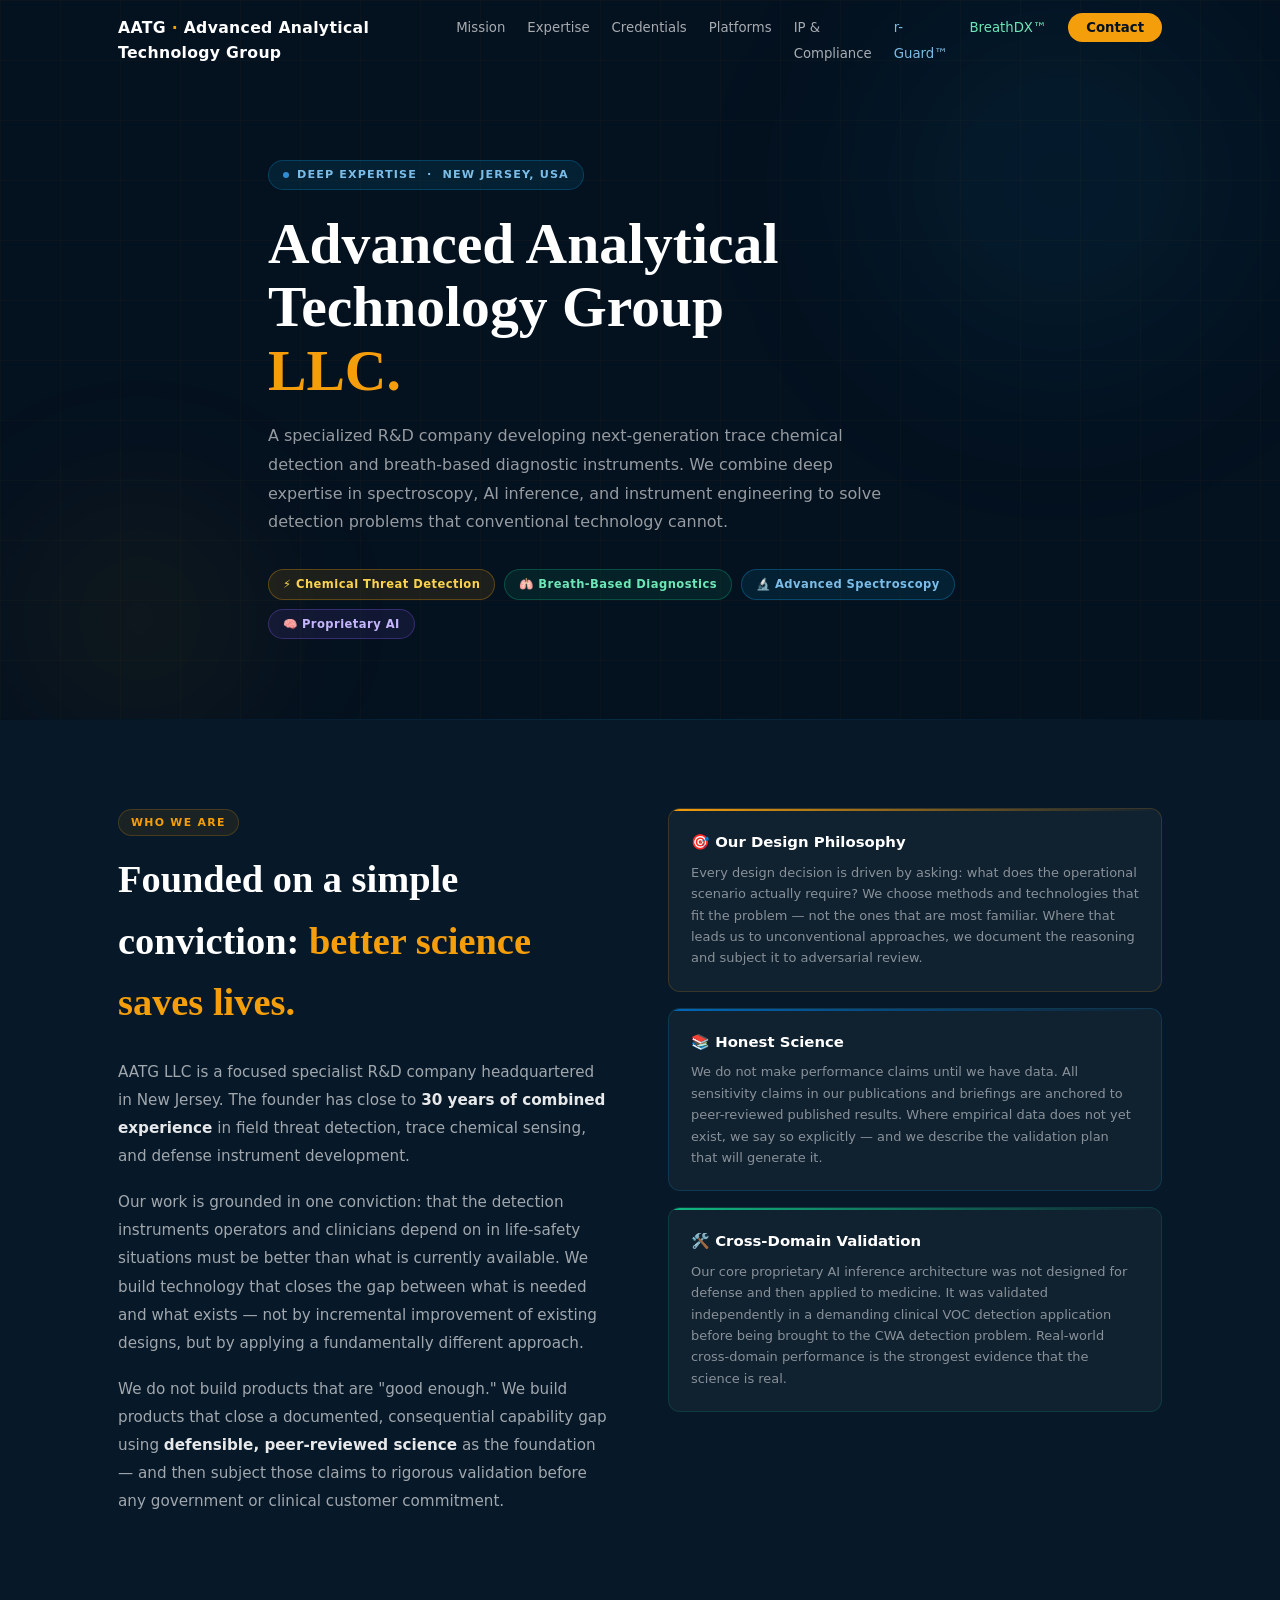
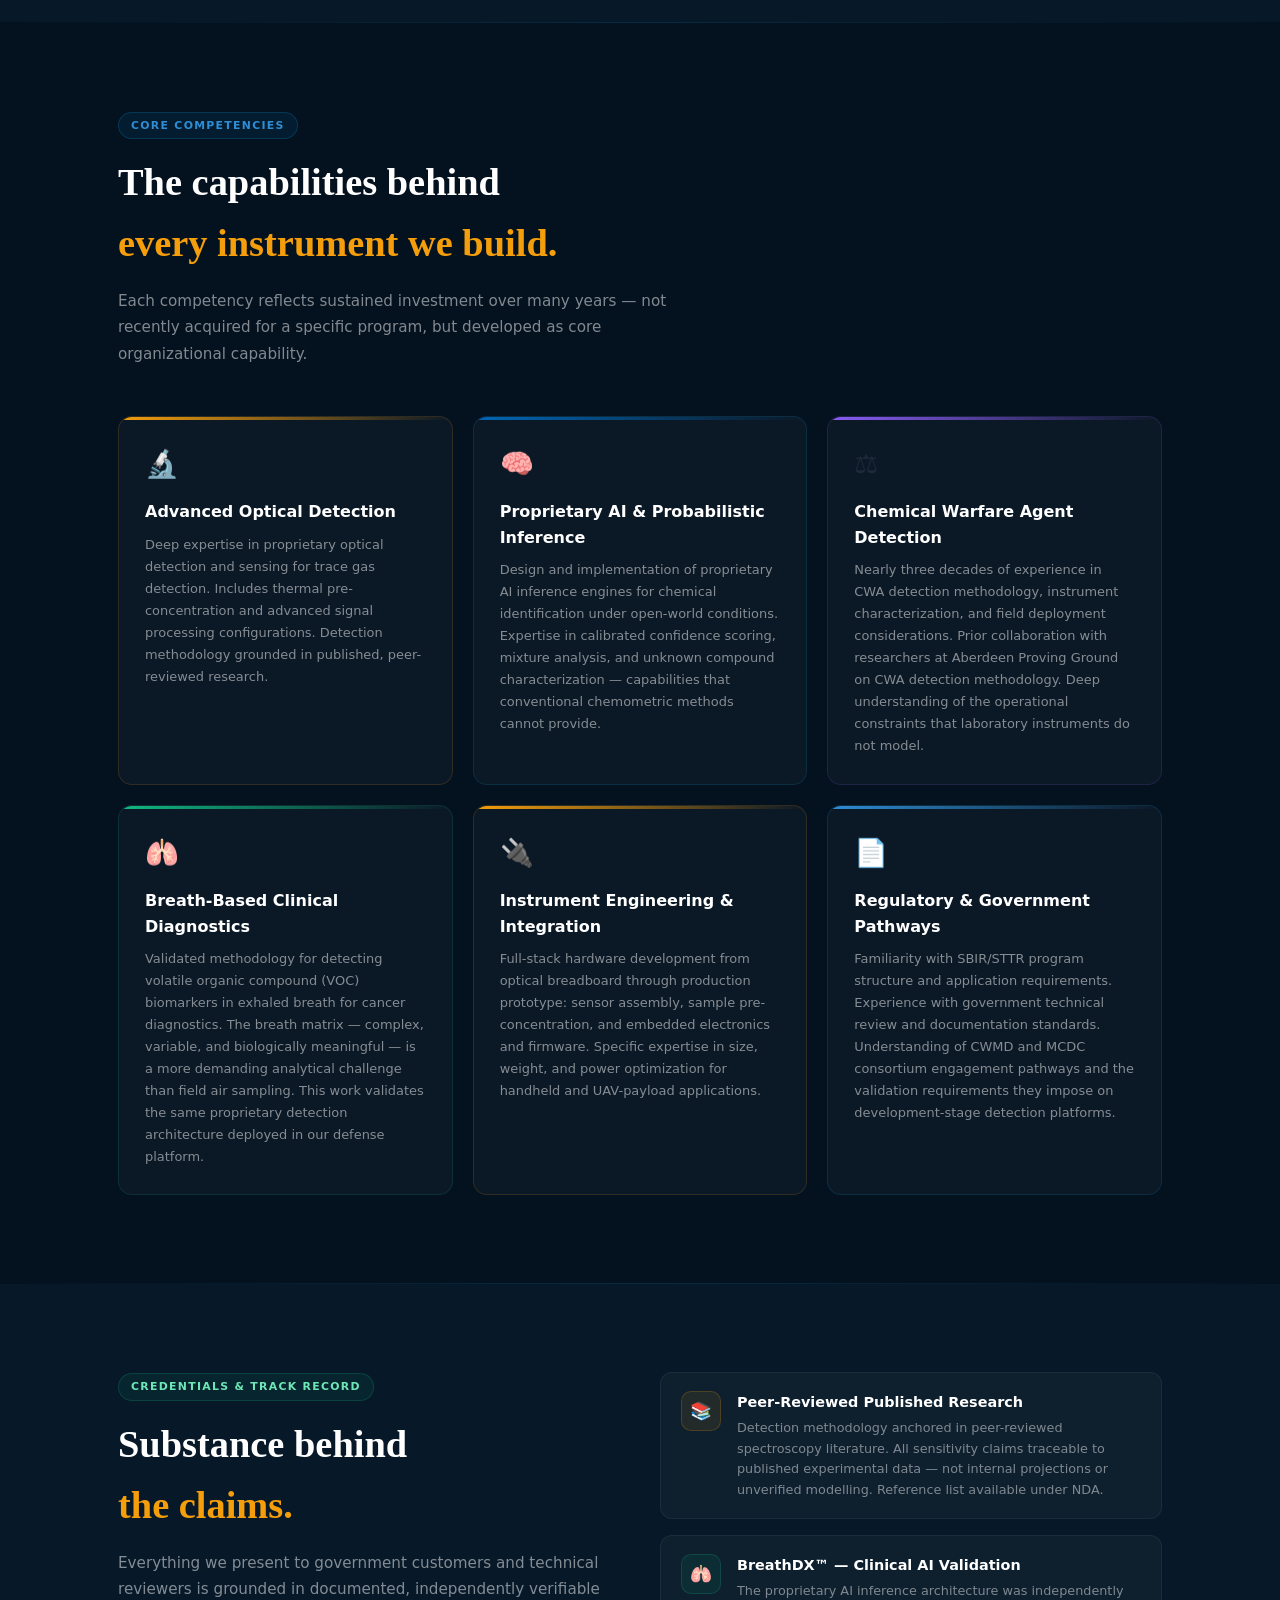
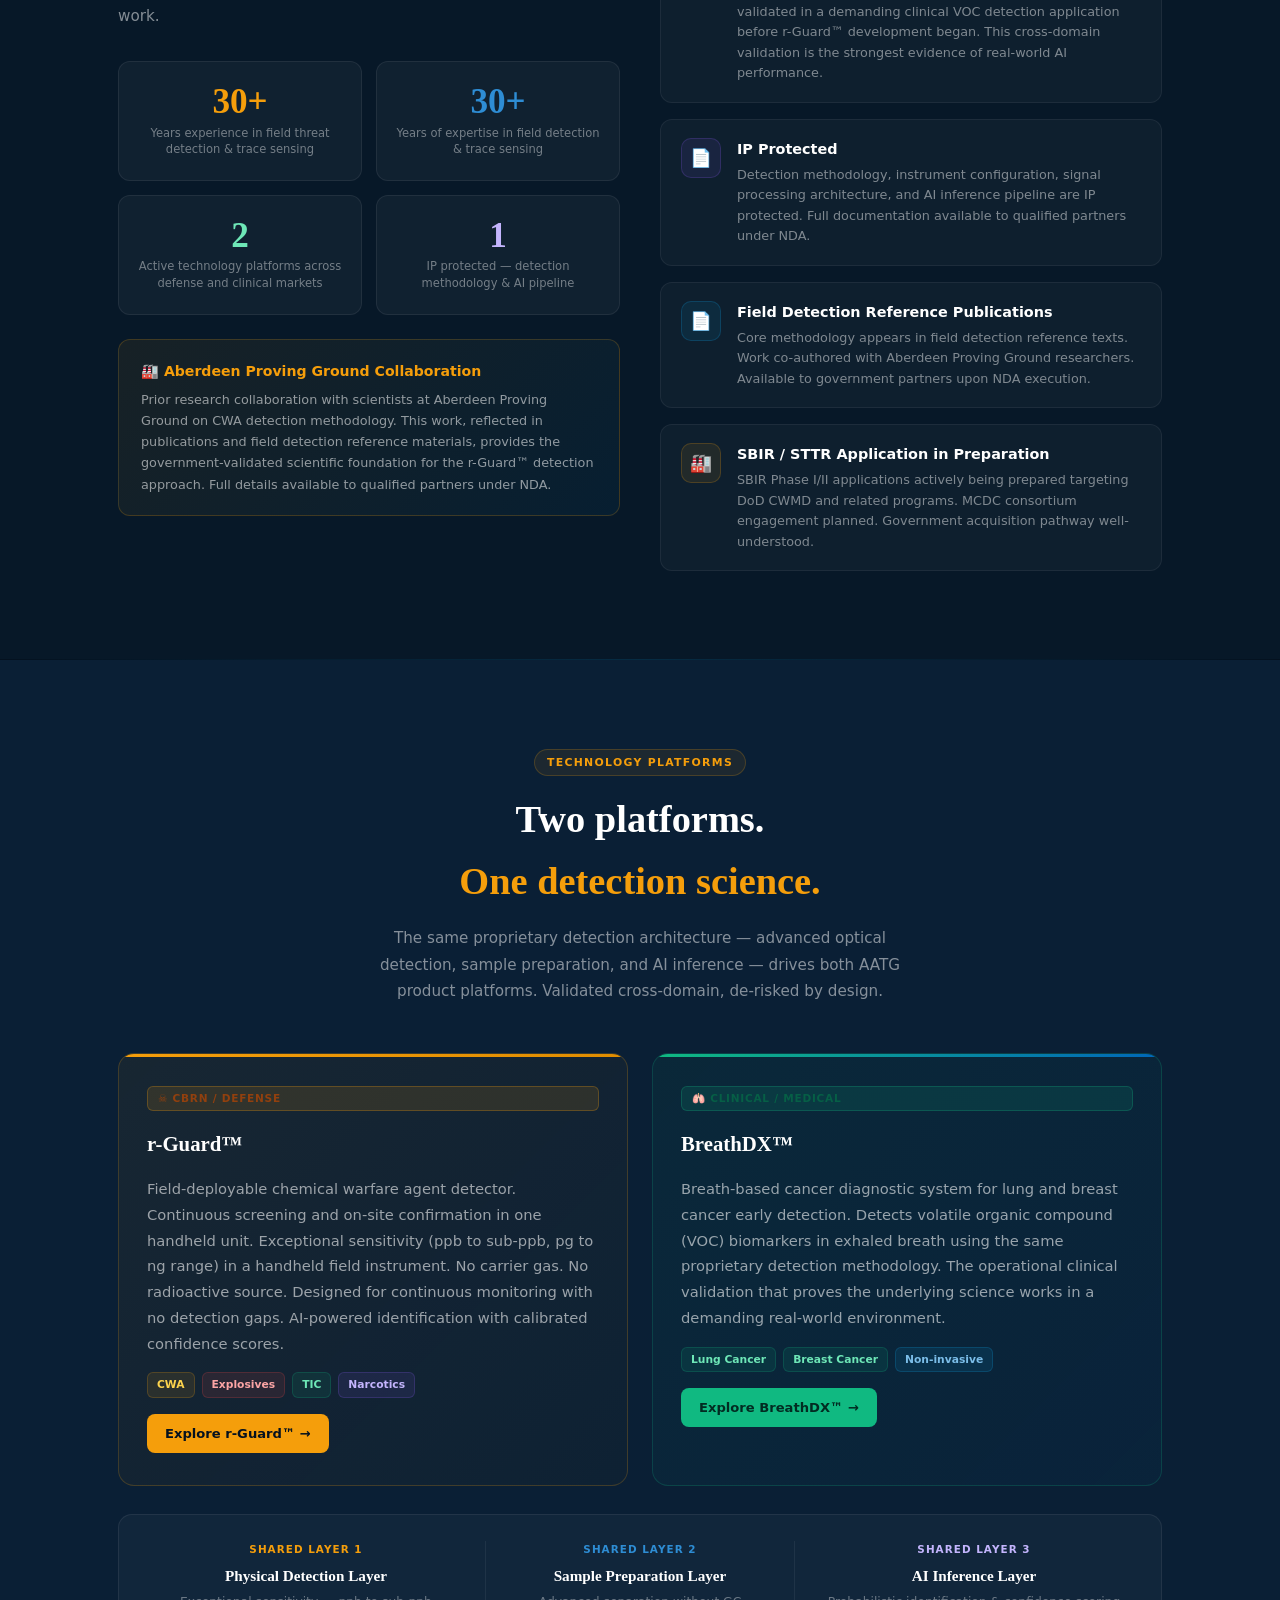
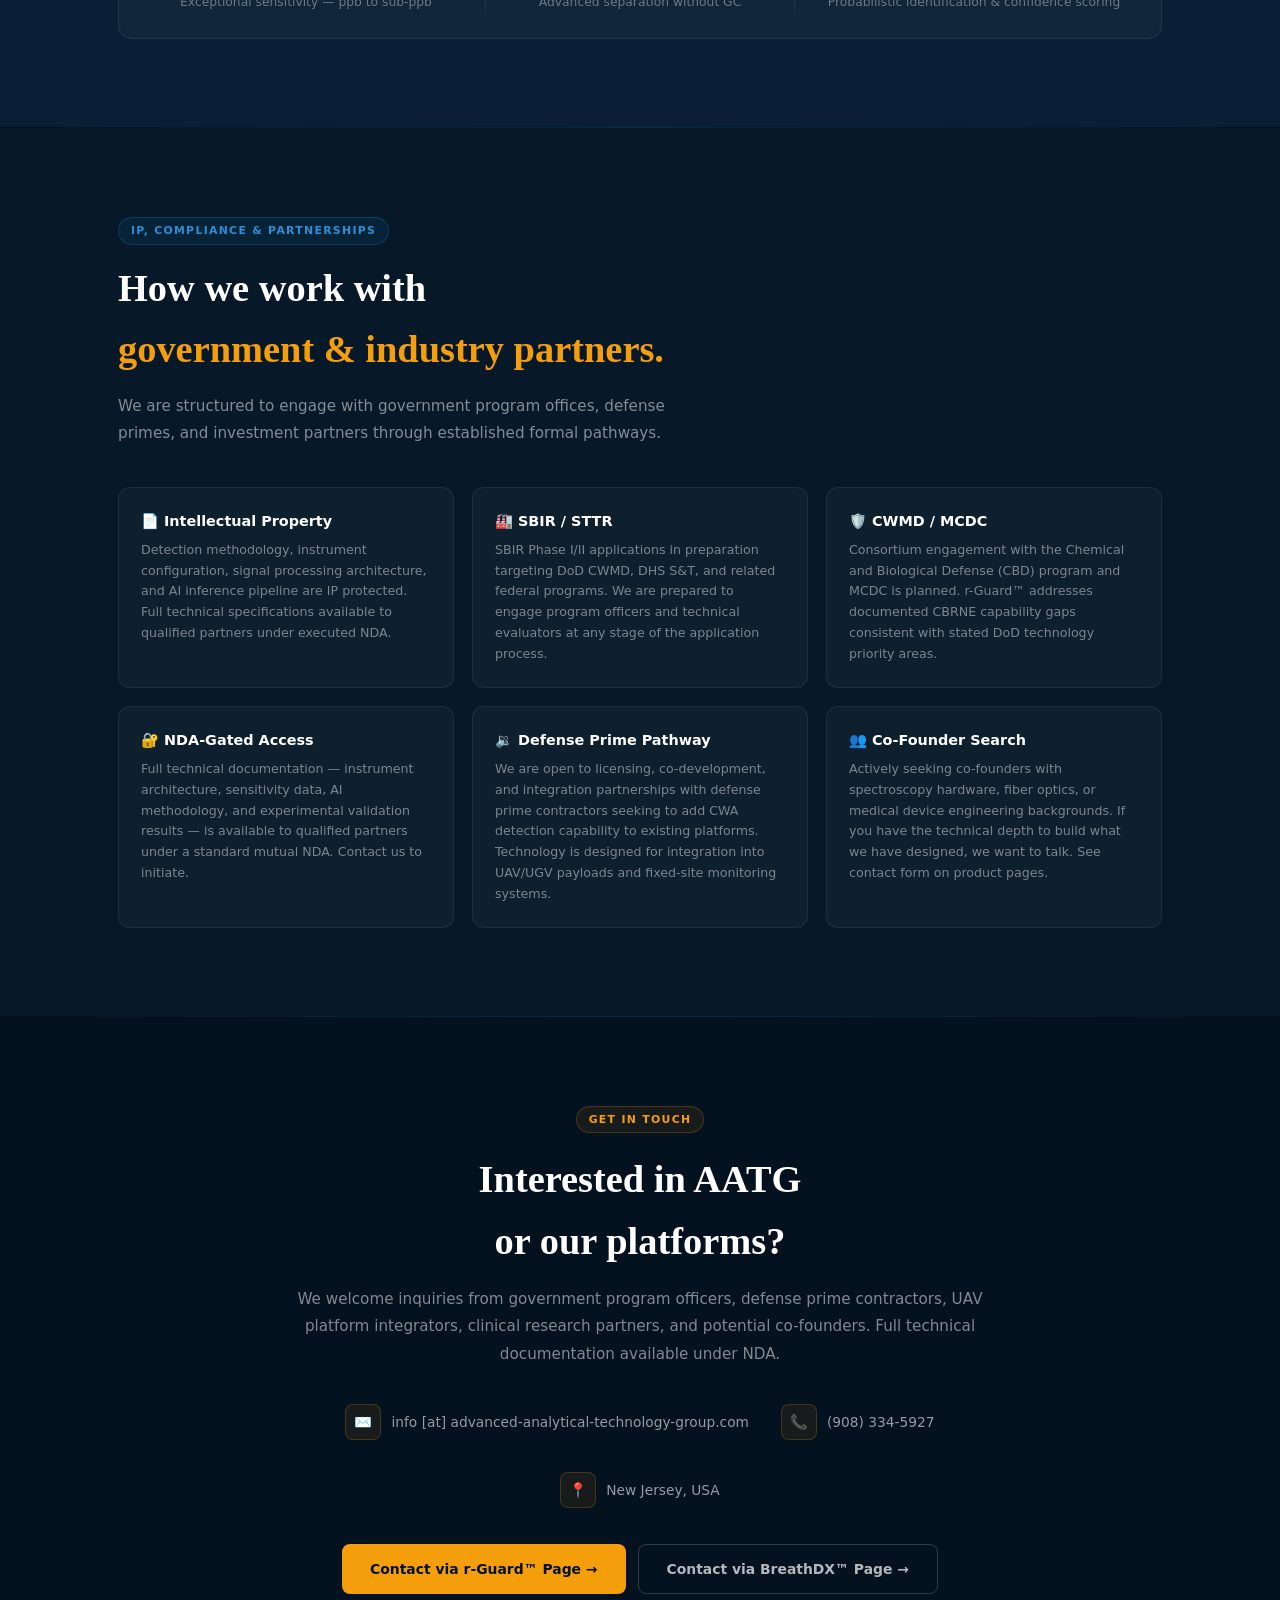
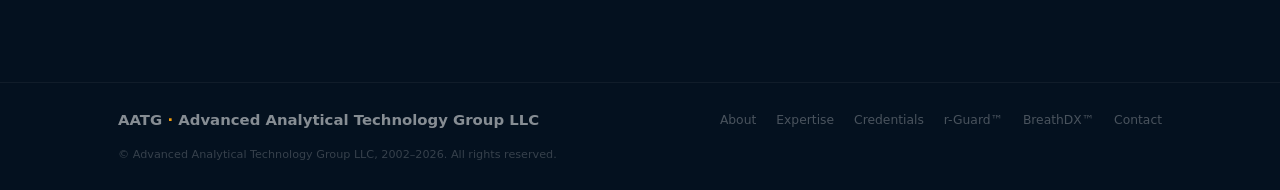
==== about.html @ 89fe9e7f "Fix links and update text for r-Guard" ====
<!DOCTYPE html>
<html lang="en">
<head>
<meta charset="UTF-8">
<meta name="viewport" content="width=device-width, initial-scale=1.0">
<title>AATG &middot; About Advanced Analytical Technology Group</title>
<link rel="icon" type="image/png" href="images/aatg_logo.png">
<style>
*,*::before,*::after{box-sizing:border-box;margin:0;padding:0}
:root{
  --navy:#04111F;--navy2:#071828;--navy3:#0A1F35;
  --teal:#0067B8;--teal2:#2E8DD4;--teal3:#7BBDE8;--teal-d:#005496;
  --amber:#F59E0B;--amber2:#FCD34D;
  --green:#10B981;--red:#EF4444;--purple:#8B5CF6;--purple2:#C4B5FD;
  --slate3:#E2E8F0;--white:#F8FAFC;--text:#1E293B;--text2:#475569;
}
html{scroll-behavior:smooth}
body{font-family:Georgia,'Times New Roman',serif;color:var(--text);background:var(--navy);line-height:1.6;overflow-x:hidden}
a{color:inherit;text-decoration:none}
.container{max-width:1100px;margin:0 auto;padding:0 28px}
.sans{font-family:system-ui,-apple-system,'Segoe UI',sans-serif}

/* NAV */
#nav{position:fixed;top:0;left:0;right:0;z-index:200;padding:14px 0;transition:all .3s}
#nav.scrolled{background:rgba(6,13,26,.96);padding:10px 0;border-bottom:1px solid rgba(14,165,233,.15)}
.nav-in{display:flex;align-items:center;justify-content:space-between;max-width:1100px;margin:0 auto;padding:0 28px}
.nav-logo{font-size:.98rem;font-weight:700;color:#fff;letter-spacing:.02em;font-family:system-ui,sans-serif}
.nav-logo b{color:var(--amber)}
.nav-links{display:flex;gap:22px;list-style:none}
.nav-links a{color:rgba(255,255,255,.65);font-size:.83rem;transition:color .2s;font-family:system-ui,sans-serif}
.nav-links a:hover,.nav-links a.active{color:var(--amber)}
.nav-cta{padding:7px 18px;border-radius:20px;background:var(--amber);color:var(--navy)!important;font-weight:700}
.nav-cta:hover{background:#e08d00!important}
@media(max-width:820px){.nav-links{display:none}}

/* HERO */
#hero{min-height:70vh;background:var(--navy);display:flex;align-items:center;position:relative;overflow:hidden;padding-top:80px}
.hero-grid{position:absolute;inset:0;background-image:linear-gradient(rgba(245,158,11,.025) 1px,transparent 1px),linear-gradient(90deg,rgba(245,158,11,.025) 1px,transparent 1px);background-size:60px 60px;pointer-events:none}
.hero-glow{position:absolute;width:560px;height:560px;border-radius:50%;background:radial-gradient(circle,rgba(14,165,233,.1),transparent 68%);top:-100px;right:-60px;filter:blur(80px);pointer-events:none}
.hero-glow2{position:absolute;width:360px;height:360px;border-radius:50%;background:radial-gradient(circle,rgba(245,158,11,.08),transparent 70%);bottom:-80px;left:-40px;filter:blur(70px);pointer-events:none}
.hero-in{position:relative;z-index:2;max-width:800px;padding:80px 28px 80px}
.eyebrow{display:inline-flex;align-items:center;gap:8px;padding:5px 14px;border-radius:20px;background:rgba(14,165,233,.1);border:1px solid rgba(14,165,233,.25);color:var(--teal3);font-size:.7rem;font-weight:700;letter-spacing:.1em;text-transform:uppercase;margin-bottom:22px;font-family:system-ui,sans-serif}
.eyebrow-dot{width:6px;height:6px;border-radius:50%;background:var(--teal2);animation:blink 2.4s ease-in-out infinite}
@keyframes blink{0%,100%{opacity:1}50%{opacity:.25}}
.hero-in h1{font-size:clamp(2.2rem,4.5vw,3.8rem);font-weight:900;color:#fff;line-height:1.1;margin-bottom:20px}
.hero-in h1 em{font-style:normal;color:var(--amber)}
.hero-in p{font-size:1rem;color:rgba(255,255,255,.58);line-height:1.8;max-width:640px;font-family:system-ui,sans-serif;margin-bottom:32px}
.hero-pills{display:flex;flex-wrap:wrap;gap:9px}
.pill{padding:5px 14px;border-radius:20px;font-size:.72rem;font-weight:700;font-family:system-ui,sans-serif;letter-spacing:.04em;border:1px solid}

/* SECTION HEADERS */
.stag{display:inline-block;font-size:.68rem;font-weight:700;letter-spacing:.12em;text-transform:uppercase;padding:4px 12px;border-radius:20px;margin-bottom:13px;font-family:system-ui,sans-serif}
.stag.amber{color:var(--amber);background:rgba(245,158,11,.08);border:1px solid rgba(245,158,11,.2)}
.stag.teal{color:var(--teal2);background:rgba(14,165,233,.08);border:1px solid rgba(14,165,233,.2)}
.stag.green{color:#6EE7B7;background:rgba(16,185,129,.08);border:1px solid rgba(16,185,129,.2)}
.stag.purple{color:var(--purple2);background:rgba(139,92,246,.08);border:1px solid rgba(139,92,246,.2)}
.section-h{font-size:clamp(1.65rem,3vw,2.4rem);font-weight:900;color:#fff;margin-bottom:13px}
.section-h em{font-style:normal;color:var(--amber)}
.section-sub{font-size:.95rem;color:rgba(255,255,255,.5);line-height:1.75;max-width:560px;font-family:system-ui,sans-serif}

/* DIVIDER */
.divider{height:1px;background:linear-gradient(90deg,transparent,rgba(14,165,233,.18),transparent);margin:0}

/* MISSION */
#mission{background:var(--navy2);padding:88px 0}
.mission-grid{display:grid;grid-template-columns:1fr 1fr;gap:56px;align-items:start}
.mission-text p{font-size:.95rem;color:rgba(255,255,255,.62);line-height:1.85;margin-bottom:18px;font-family:system-ui,sans-serif}
.mission-text p strong{color:rgba(255,255,255,.9)}
.mission-aside{display:flex;flex-direction:column;gap:16px}
.aside-card{background:rgba(255,255,255,.04);border:1px solid rgba(255,255,255,.07);border-radius:12px;padding:22px;position:relative;overflow:hidden}
.aside-card::before{content:'';position:absolute;top:0;left:0;right:0;height:2px}
.aside-card h4{font-size:.93rem;font-weight:700;color:#fff;margin-bottom:7px;font-family:system-ui,sans-serif}
.aside-card p{font-size:.81rem;color:rgba(255,255,255,.5);line-height:1.65;font-family:system-ui,sans-serif}
@media(max-width:800px){.mission-grid{grid-template-columns:1fr}}

/* EXPERTISE */
#expertise{background:var(--navy);padding:88px 0}
.exp-grid{display:grid;grid-template-columns:repeat(3,1fr);gap:20px;margin-top:48px}
.exp-card{border-radius:14px;padding:26px;border:1px solid rgba(255,255,255,.07);position:relative;overflow:hidden;transition:transform .25s,box-shadow .25s,border-color .25s;background:rgba(255,255,255,.03)}
.exp-card:hover{transform:translateY(-5px);box-shadow:0 20px 50px rgba(0,0,0,.28);border-color:rgba(245,158,11,.3)}
.exp-card::after{content:'';position:absolute;top:0;left:0;right:0;height:3px}
.exp-ico{font-size:1.7rem;margin-bottom:13px}
.exp-card h3{font-size:1rem;font-weight:800;color:#fff;margin-bottom:9px;font-family:system-ui,sans-serif}
.exp-card p{font-size:.81rem;color:rgba(255,255,255,.5);line-height:1.7;font-family:system-ui,sans-serif}
@media(max-width:900px){.exp-grid{grid-template-columns:1fr 1fr}}
@media(max-width:560px){.exp-grid{grid-template-columns:1fr}}

/* CREDENTIALS */
#credentials{background:var(--navy2);padding:88px 0}
.cred-grid{display:grid;grid-template-columns:1fr 1fr;gap:40px;align-items:start}
.cred-list{display:flex;flex-direction:column;gap:16px}
.cred-item{display:flex;align-items:flex-start;gap:16px;padding:18px 20px;border-radius:12px;background:rgba(255,255,255,.03);border:1px solid rgba(255,255,255,.06);transition:border-color .25s}
.cred-item:hover{border-color:rgba(245,158,11,.25)}
.cred-ico{width:40px;height:40px;border-radius:10px;display:flex;align-items:center;justify-content:center;font-size:1.1rem;flex-shrink:0}
.cred-item h4{font-size:.9rem;font-weight:700;color:#fff;margin-bottom:4px;font-family:system-ui,sans-serif}
.cred-item p{font-size:.8rem;color:rgba(255,255,255,.47);line-height:1.6;font-family:system-ui,sans-serif}
.stat-block{display:grid;grid-template-columns:1fr 1fr;gap:14px;margin-bottom:24px}
.stat-item{background:rgba(255,255,255,.04);border:1px solid rgba(255,255,255,.07);border-radius:12px;padding:22px 18px;text-align:center}
.stat-n{font-size:2.2rem;font-weight:900;line-height:1;margin-bottom:5px;font-family:Georgia,serif}
.stat-l{font-size:.72rem;color:rgba(255,255,255,.42);line-height:1.45;font-family:system-ui,sans-serif}
.aberdeen-box{background:linear-gradient(135deg,rgba(245,158,11,.07),rgba(14,165,233,.05));border:1px solid rgba(245,158,11,.2);border-radius:12px;padding:20px 22px}
.aberdeen-box h4{font-size:.88rem;font-weight:700;color:var(--amber);margin-bottom:7px;font-family:system-ui,sans-serif}
.aberdeen-box p{font-size:.8rem;color:rgba(255,255,255,.55);line-height:1.65;font-family:system-ui,sans-serif}
@media(max-width:800px){.cred-grid{grid-template-columns:1fr}}

/* PLATFORMS */
#platforms{background:var(--navy3);padding:88px 0}
.plat-grid{display:grid;grid-template-columns:1fr 1fr;gap:24px;margin-top:48px}
.plat-card{border-radius:16px;padding:32px 28px;border:1px solid rgba(255,255,255,.09);position:relative;overflow:hidden;display:flex;flex-direction:column;gap:16px;transition:transform .25s,box-shadow .25s,border-color .25s}
.plat-card:hover{transform:translateY(-5px);box-shadow:0 20px 56px rgba(0,0,0,.28)}
.plat-card::before{content:'';position:absolute;top:0;left:0;right:0;height:3px}
.plat-tag{display:inline-block;padding:3px 10px;border-radius:6px;font-size:.66rem;font-weight:800;text-transform:uppercase;letter-spacing:.07em;font-family:system-ui,sans-serif}
.plat-card h3{font-size:1.3rem;font-weight:900;color:#fff}
.plat-card p{font-size:.85rem;color:rgba(255,255,255,.52);line-height:1.75;font-family:system-ui,sans-serif}
.plat-link{display:inline-flex;align-items:center;gap:6px;padding:9px 18px;border-radius:8px;font-size:.82rem;font-weight:700;font-family:system-ui,sans-serif;transition:all .2s;align-self:flex-start}
@media(max-width:700px){.plat-grid{grid-template-columns:1fr}}

/* IP / COMPLIANCE */
#compliance{background:var(--navy2);padding:88px 0}
.comp-grid{display:grid;grid-template-columns:repeat(3,1fr);gap:18px}
.comp-card{background:rgba(255,255,255,.03);border:1px solid rgba(255,255,255,.07);border-radius:12px;padding:22px;transition:border-color .25s}
.comp-card:hover{border-color:rgba(14,165,233,.28)}
.comp-card h4{font-size:.9rem;font-weight:700;color:#fff;margin-bottom:7px;font-family:system-ui,sans-serif;display:flex;align-items:center;gap:9px}
.comp-card p{font-size:.79rem;color:rgba(255,255,255,.46);line-height:1.65;font-family:system-ui,sans-serif}
@media(max-width:820px){.comp-grid{grid-template-columns:1fr 1fr}}
@media(max-width:500px){.comp-grid{grid-template-columns:1fr}}

/* CONTACT STRIP */
#contact-strip{background:var(--navy);padding:88px 0}
.contact-inner{max-width:740px;margin:0 auto;text-align:center}
.contact-inner h2{font-size:clamp(1.6rem,3vw,2.4rem);font-weight:900;color:#fff;margin-bottom:14px}
.contact-inner p{font-size:.95rem;color:rgba(255,255,255,.5);line-height:1.8;margin-bottom:36px;font-family:system-ui,sans-serif}
.contact-details{display:flex;justify-content:center;flex-wrap:wrap;gap:32px;margin-bottom:36px}
.cd-item{display:flex;align-items:center;gap:10px}
.cd-ico{width:36px;height:36px;border-radius:8px;background:rgba(245,158,11,.08);border:1px solid rgba(245,158,11,.2);display:flex;align-items:center;justify-content:center;font-size:.9rem;flex-shrink:0}
.cd-item span{font-size:.86rem;color:rgba(255,255,255,.58);font-family:system-ui,sans-serif}
.btn-amber{padding:13px 28px;border-radius:8px;background:var(--amber);color:var(--navy);font-weight:700;font-size:.87rem;border:none;cursor:pointer;font-family:system-ui,sans-serif;display:inline-flex;align-items:center;gap:7px;transition:all .2s}
.btn-amber:hover{background:#e08d00;transform:translateY(-2px)}
.btn-ghost{padding:13px 28px;border-radius:8px;background:transparent;color:rgba(255,255,255,.7);font-weight:600;font-size:.87rem;border:1px solid rgba(255,255,255,.18);cursor:pointer;font-family:system-ui,sans-serif;display:inline-flex;align-items:center;gap:7px;transition:all .2s}
.btn-ghost:hover{border-color:var(--amber);color:var(--amber)}

/* FOOTER */
footer{background:var(--navy);border-top:1px solid rgba(255,255,255,.05);padding:26px 0}
.foot{display:flex;justify-content:space-between;align-items:center;flex-wrap:wrap;gap:13px}
.flogo{font-size:.93rem;font-weight:700;color:rgba(255,255,255,.52);font-family:system-ui,sans-serif}
.flogo b{color:var(--amber)}
.flinks{display:flex;gap:20px}
.flinks a{color:rgba(255,255,255,.28);font-size:.77rem;transition:color .2s;font-family:system-ui,sans-serif}
.flinks a:hover{color:var(--amber)}
.fcopy{color:rgba(255,255,255,.2);font-size:.7rem;font-family:system-ui,sans-serif}
</style>
</head>
<body>

<!-- NAV -->
<nav id="nav">
<div class="nav-in">
  <div class="nav-logo">AATG <b>&middot;</b> Advanced Analytical Technology Group</div>
  <ul class="nav-links">
    <li><a href="#mission">Mission</a></li>
    <li><a href="#expertise">Expertise</a></li>
    <li><a href="#credentials">Credentials</a></li>
    <li><a href="#platforms">Platforms</a></li>
    <li><a href="#compliance">IP &amp; Compliance</a></li>
    <li><a href="r-guard.html" style="color:var(--teal3)!important">r-Guard&trade;</a></li>
    <li><a href="index.html" style="color:#6EE7B7!important">BreathDX&trade;</a></li>
    <li><a href="#contact-strip" class="nav-cta">Contact</a></li>
  </ul>
</div>
</nav>

<!-- HERO -->
<section id="hero">
<div class="hero-grid"></div>
<div class="hero-glow"></div>
<div class="hero-glow2"></div>
<div class="hero-in container">
  <div class="eyebrow"><div class="eyebrow-dot"></div>Deep Expertise &nbsp;&middot;&nbsp; New Jersey, USA</div>
  <h1>Advanced Analytical<br>Technology Group<br><em>LLC.</em></h1>
  <p>A specialized R&amp;D company developing next-generation trace chemical detection and breath-based diagnostic instruments. We combine deep expertise in spectroscopy, AI inference, and instrument engineering to solve detection problems that conventional technology cannot.</p>
  <div class="hero-pills">
    <span class="pill" style="background:rgba(245,158,11,.1);color:#FCD34D;border-color:rgba(245,158,11,.3)">&#9889; Chemical Threat Detection</span>
    <span class="pill" style="background:rgba(16,185,129,.1);color:#6EE7B7;border-color:rgba(16,185,129,.3)">&#x1FAC1; Breath-Based Diagnostics</span>
    <span class="pill" style="background:rgba(14,165,233,.1);color:var(--teal3);border-color:rgba(14,165,233,.3)">&#128300; Advanced Spectroscopy</span>
    <span class="pill" style="background:rgba(139,92,246,.1);color:var(--purple2);border-color:rgba(139,92,246,.3)">&#129504; Proprietary AI</span>
  </div>
</div>
</section>

<div class="divider"></div>

<!-- MISSION -->
<section id="mission">
<div class="container">
  <div class="mission-grid">
    <div>
      <div class="stag amber">Who We Are</div>
      <h2 class="section-h">Founded on a simple<br>conviction: <em>better science<br>saves lives.</em></h2>
      <div class="mission-text" style="margin-top:24px">
        <p>AATG LLC is a focused specialist R&amp;D company headquartered in New Jersey. The founder has close to <strong>30 years of combined experience</strong> in field threat detection, trace chemical sensing, and defense instrument development.</p>
        <p>Our work is grounded in one conviction: that the detection instruments operators and clinicians depend on in life-safety situations must be better than what is currently available. We build technology that closes the gap between what is needed and what exists — not by incremental improvement of existing designs, but by applying a fundamentally different approach.</p>
        <p>We do not build products that are "good enough." We build products that close a documented, consequential capability gap using <strong>defensible, peer-reviewed science</strong> as the foundation — and then subject those claims to rigorous validation before any government or clinical customer commitment.</p>
      </div>
    </div>
    <div class="mission-aside">
      <div class="aside-card" style="border-color:rgba(245,158,11,.18)">
        <div style="position:absolute;top:0;left:0;right:0;height:2px;background:linear-gradient(90deg,var(--amber),transparent)"></div>
        <h4>&#127919; Our Design Philosophy</h4>
        <p>Every design decision is driven by asking: what does the operational scenario actually require? We choose methods and technologies that fit the problem — not the ones that are most familiar. Where that leads us to unconventional approaches, we document the reasoning and subject it to adversarial review.</p>
      </div>
      <div class="aside-card" style="border-color:rgba(14,165,233,.18)">
        <div style="position:absolute;top:0;left:0;right:0;height:2px;background:linear-gradient(90deg,var(--teal),transparent)"></div>
        <h4>&#128218; Honest Science</h4>
        <p>We do not make performance claims until we have data. All sensitivity claims in our publications and briefings are anchored to peer-reviewed published results. Where empirical data does not yet exist, we say so explicitly — and we describe the validation plan that will generate it.</p>
      </div>
      <div class="aside-card" style="border-color:rgba(16,185,129,.18)">
        <div style="position:absolute;top:0;left:0;right:0;height:2px;background:linear-gradient(90deg,var(--green),transparent)"></div>
        <h4>&#128736;&#65039; Cross-Domain Validation</h4>
        <p>Our core proprietary AI inference architecture was not designed for defense and then applied to medicine. It was validated independently in a demanding clinical VOC detection application before being brought to the CWA detection problem. Real-world cross-domain performance is the strongest evidence that the science is real.</p>
      </div>
    </div>
  </div>
</div>
</section>

<div class="divider"></div>

<!-- EXPERTISE -->
<section id="expertise">
<div class="container">
  <div class="stag teal">Core Competencies</div>
  <h2 class="section-h">The capabilities behind<br><em>every instrument we build.</em></h2>
  <p class="section-sub">Each competency reflects sustained investment over many years — not recently acquired for a specific program, but developed as core organizational capability.</p>

  <div class="exp-grid">
    <div class="exp-card" style="border-color:rgba(245,158,11,.15)">
      <div style="position:absolute;top:0;left:0;right:0;height:3px;background:linear-gradient(90deg,var(--amber),transparent)"></div>
      <div class="exp-ico">&#128300;</div>
      <h3>Advanced Optical Detection</h3>
      <p>Deep expertise in proprietary optical detection and sensing for trace gas detection. Includes thermal pre-concentration and advanced signal processing configurations. Detection methodology grounded in published, peer-reviewed research.</p>
    </div>
    <div class="exp-card" style="border-color:rgba(14,165,233,.15)">
      <div style="position:absolute;top:0;left:0;right:0;height:3px;background:linear-gradient(90deg,var(--teal),transparent)"></div>
      <div class="exp-ico">&#129504;</div>
      <h3>Proprietary AI &amp; Probabilistic Inference</h3>
      <p>Design and implementation of proprietary AI inference engines for chemical identification under open-world conditions. Expertise in calibrated confidence scoring, mixture analysis, and unknown compound characterization — capabilities that conventional chemometric methods cannot provide.</p>
    </div>
    <div class="exp-card" style="border-color:rgba(139,92,246,.15)">
      <div style="position:absolute;top:0;left:0;right:0;height:3px;background:linear-gradient(90deg,var(--purple),transparent)"></div>
      <div class="exp-ico">&#9878;</div>
      <h3>Chemical Warfare Agent Detection</h3>
      <p>Nearly three decades of experience in CWA detection methodology, instrument characterization, and field deployment considerations. Prior collaboration with researchers at Aberdeen Proving Ground on CWA detection methodology. Deep understanding of the operational constraints that laboratory instruments do not model.</p>
    </div>
    <div class="exp-card" style="border-color:rgba(16,185,129,.15)">
      <div style="position:absolute;top:0;left:0;right:0;height:3px;background:linear-gradient(90deg,var(--green),transparent)"></div>
      <div class="exp-ico">&#x1FAC1;</div>
      <h3>Breath-Based Clinical Diagnostics</h3>
      <p>Validated methodology for detecting volatile organic compound (VOC) biomarkers in exhaled breath for cancer diagnostics. The breath matrix — complex, variable, and biologically meaningful — is a more demanding analytical challenge than field air sampling. This work validates the same proprietary detection architecture deployed in our defense platform.</p>
    </div>
    <div class="exp-card" style="border-color:rgba(245,158,11,.15)">
      <div style="position:absolute;top:0;left:0;right:0;height:3px;background:linear-gradient(90deg,var(--amber),transparent)"></div>
      <div class="exp-ico">&#128268;</div>
      <h3>Instrument Engineering &amp; Integration</h3>
      <p>Full-stack hardware development from optical breadboard through production prototype: sensor assembly, sample pre-concentration, and embedded electronics and firmware. Specific expertise in size, weight, and power optimization for handheld and UAV-payload applications.</p>
    </div>
    <div class="exp-card" style="border-color:rgba(14,165,233,.15)">
      <div style="position:absolute;top:0;left:0;right:0;height:3px;background:linear-gradient(90deg,var(--teal2),transparent)"></div>
      <div class="exp-ico">&#128196;</div>
      <h3>Regulatory &amp; Government Pathways</h3>
      <p>Familiarity with SBIR/STTR program structure and application requirements. Experience with government technical review and documentation standards. Understanding of CWMD and MCDC consortium engagement pathways and the validation requirements they impose on development-stage detection platforms.</p>
    </div>
  </div>
</div>
</section>

<div class="divider"></div>

<!-- CREDENTIALS -->
<section id="credentials">
<div class="container">
  <div class="cred-grid">
    <div>
      <div class="stag green">Credentials &amp; Track Record</div>
      <h2 class="section-h">Substance behind<br><em>the claims.</em></h2>
      <p class="section-sub" style="margin-bottom:32px">Everything we present to government customers and technical reviewers is grounded in documented, independently verifiable work.</p>

      <div class="stat-block">
        <div class="stat-item">
          <div class="stat-n" style="color:var(--amber)">30+</div>
          <div class="stat-l">Years experience in field threat detection &amp; trace sensing</div>
        </div>
        <div class="stat-item">
          <div class="stat-n" style="color:var(--teal2)">30+</div>
          <div class="stat-l">Years of expertise in field detection &amp; trace sensing</div>
        </div>
        <div class="stat-item">
          <div class="stat-n" style="color:#6EE7B7">2</div>
          <div class="stat-l">Active technology platforms across defense and clinical markets</div>
        </div>
        <div class="stat-item">
          <div class="stat-n" style="color:var(--purple2)">1</div>
          <div class="stat-l">IP protected — detection methodology &amp; AI pipeline</div>
        </div>
      </div>

      <div class="aberdeen-box">
        <h4>&#127981; Aberdeen Proving Ground Collaboration</h4>
        <p>Prior research collaboration with scientists at Aberdeen Proving Ground on CWA detection methodology. This work, reflected in publications and field detection reference materials, provides the government-validated scientific foundation for the r-Guard&trade; detection approach. Full details available to qualified partners under NDA.</p>
      </div>
    </div>

    <div class="cred-list">
      <div class="cred-item">
        <div class="cred-ico" style="background:rgba(245,158,11,.09);border:1px solid rgba(245,158,11,.2)">&#128218;</div>
        <div>
          <h4>Peer-Reviewed Published Research</h4>
          <p>Detection methodology anchored in peer-reviewed spectroscopy literature. All sensitivity claims traceable to published experimental data — not internal projections or unverified modelling. Reference list available under NDA.</p>
        </div>
      </div>
      <div class="cred-item">
        <div class="cred-ico" style="background:rgba(16,185,129,.09);border:1px solid rgba(16,185,129,.2)">&#x1FAC1;</div>
        <div>
          <h4>BreathDX&trade; — Clinical AI Validation</h4>
          <p>The proprietary AI inference architecture was independently validated in a demanding clinical VOC detection application before r-Guard&trade; development began. This cross-domain validation is the strongest evidence of real-world AI performance.</p>
        </div>
      </div>
      <div class="cred-item">
        <div class="cred-ico" style="background:rgba(139,92,246,.09);border:1px solid rgba(139,92,246,.2)">&#128196;</div>
        <div>
          <h4>IP Protected</h4>
          <p>Detection methodology, instrument configuration, signal processing architecture, and AI inference pipeline are IP protected. Full documentation available to qualified partners under NDA.</p>
        </div>
      </div>
      <div class="cred-item">
        <div class="cred-ico" style="background:rgba(14,165,233,.09);border:1px solid rgba(14,165,233,.2)">&#128196;</div>
        <div>
          <h4>Field Detection Reference Publications</h4>
          <p>Core methodology appears in field detection reference texts. Work co-authored with Aberdeen Proving Ground researchers. Available to government partners upon NDA execution.</p>
        </div>
      </div>
      <div class="cred-item">
        <div class="cred-ico" style="background:rgba(245,158,11,.09);border:1px solid rgba(245,158,11,.2)">&#127981;</div>
        <div>
          <h4>SBIR / STTR Application in Preparation</h4>
          <p>SBIR Phase I/II applications actively being prepared targeting DoD CWMD and related programs. MCDC consortium engagement planned. Government acquisition pathway well-understood.</p>
        </div>
      </div>
    </div>
  </div>
</div>
</section>

<div class="divider"></div>

<!-- PLATFORMS -->
<section id="platforms">
<div class="container">
  <div style="text-align:center;margin-bottom:48px">
    <div class="stag amber" style="display:inline-block">Technology Platforms</div>
    <h2 class="section-h" style="margin-top:0">Two platforms.<br><em>One detection science.</em></h2>
    <p class="section-sub" style="margin:0 auto">The same proprietary detection architecture — advanced optical detection, sample preparation, and AI inference — drives both AATG product platforms. Validated cross-domain, de-risked by design.</p>
  </div>
  <div class="plat-grid">
    <div class="plat-card" style="background:linear-gradient(135deg,rgba(245,158,11,.06),rgba(245,158,11,.02));border-color:rgba(245,158,11,.2)">
      <div style="position:absolute;top:0;left:0;right:0;height:3px;background:linear-gradient(90deg,var(--amber),#e08d00)"></div>
      <div class="plat-tag" style="background:rgba(245,158,11,.12);color:#92400E;border:1px solid rgba(245,158,11,.25)">&#9760; CBRN / Defense</div>
      <h3>r-Guard&trade;</h3>
      <p style="font-family:system-ui,sans-serif;font-size:.92rem;color:rgba(255,255,255,.58);line-height:1.75">Field-deployable chemical warfare agent detector. Continuous screening and on-site confirmation in one handheld unit. Exceptional sensitivity (ppb to sub-ppb, pg to ng range) in a handheld field instrument. No carrier gas. No radioactive source. Designed for continuous monitoring with no detection gaps. AI-powered identification with calibrated confidence scores.</p>
      <div style="display:flex;gap:7px;flex-wrap:wrap">
        <span style="padding:3px 9px;border-radius:6px;font-size:.67rem;font-weight:700;background:rgba(245,158,11,.1);color:#FCD34D;border:1px solid rgba(245,158,11,.2);font-family:system-ui,sans-serif">CWA</span>
        <span style="padding:3px 9px;border-radius:6px;font-size:.67rem;font-weight:700;background:rgba(239,68,68,.1);color:#FCA5A5;border:1px solid rgba(239,68,68,.2);font-family:system-ui,sans-serif">Explosives</span>
        <span style="padding:3px 9px;border-radius:6px;font-size:.67rem;font-weight:700;background:rgba(16,185,129,.1);color:#6EE7B7;border:1px solid rgba(16,185,129,.2);font-family:system-ui,sans-serif">TIC</span>
        <span style="padding:3px 9px;border-radius:6px;font-size:.67rem;font-weight:700;background:rgba(139,92,246,.1);color:var(--purple2);border:1px solid rgba(139,92,246,.2);font-family:system-ui,sans-serif">Narcotics</span>
      </div>
      <a href="r-guard.html" class="plat-link" style="background:var(--amber);color:var(--navy)">Explore r-Guard&trade; &rarr;</a>
    </div>
    <div class="plat-card" style="background:linear-gradient(135deg,rgba(16,185,129,.06),rgba(14,165,233,.03));border-color:rgba(16,185,129,.2)">
      <div style="position:absolute;top:0;left:0;right:0;height:3px;background:linear-gradient(90deg,var(--green),var(--teal))"></div>
      <div class="plat-tag" style="background:rgba(16,185,129,.12);color:#065F46;border:1px solid rgba(16,185,129,.25)">&#x1FAC1; Clinical / Medical</div>
      <h3>BreathDX&trade;</h3>
      <p style="font-family:system-ui,sans-serif;font-size:.92rem;color:rgba(255,255,255,.58);line-height:1.75">Breath-based cancer diagnostic system for lung and breast cancer early detection. Detects volatile organic compound (VOC) biomarkers in exhaled breath using the same proprietary detection methodology. The operational clinical validation that proves the underlying science works in a demanding real-world environment.</p>
      <div style="display:flex;gap:7px;flex-wrap:wrap">
        <span style="padding:3px 9px;border-radius:6px;font-size:.67rem;font-weight:700;background:rgba(16,185,129,.1);color:#6EE7B7;border:1px solid rgba(16,185,129,.2);font-family:system-ui,sans-serif">Lung Cancer</span>
        <span style="padding:3px 9px;border-radius:6px;font-size:.67rem;font-weight:700;background:rgba(16,185,129,.1);color:#6EE7B7;border:1px solid rgba(16,185,129,.2);font-family:system-ui,sans-serif">Breast Cancer</span>
        <span style="padding:3px 9px;border-radius:6px;font-size:.67rem;font-weight:700;background:rgba(14,165,233,.1);color:var(--teal3);border:1px solid rgba(14,165,233,.2);font-family:system-ui,sans-serif">Non-invasive</span>
      </div>
      <a href="index.html" class="plat-link" style="background:var(--green);color:#022c22">Explore BreathDX&trade; &rarr;</a>
    </div>
  </div>

  <!-- Architecture strip -->
  <div style="margin-top:28px;background:rgba(255,255,255,.03);border:1px solid rgba(255,255,255,.07);border-radius:14px;padding:26px 32px;display:grid;grid-template-columns:repeat(3,1fr);gap:24px;text-align:center">
    <div>
      <div style="font-size:.65rem;font-weight:700;color:var(--amber);letter-spacing:.1em;text-transform:uppercase;margin-bottom:7px;font-family:system-ui,sans-serif">Shared Layer 1</div>
      <div style="font-size:.95rem;font-weight:700;color:#fff;font-family:Georgia,serif;margin-bottom:4px">Physical Detection Layer</div>
      <div style="font-size:.77rem;color:rgba(255,255,255,.38);font-family:system-ui,sans-serif">Exceptional sensitivity — ppb to sub-ppb</div>
    </div>
    <div style="border-left:1px solid rgba(255,255,255,.06);border-right:1px solid rgba(255,255,255,.06)">
      <div style="font-size:.65rem;font-weight:700;color:var(--teal2);letter-spacing:.1em;text-transform:uppercase;margin-bottom:7px;font-family:system-ui,sans-serif">Shared Layer 2</div>
      <div style="font-size:.95rem;font-weight:700;color:#fff;font-family:Georgia,serif;margin-bottom:4px">Sample Preparation Layer</div>
      <div style="font-size:.77rem;color:rgba(255,255,255,.38);font-family:system-ui,sans-serif">Advanced separation without GC</div>
    </div>
    <div>
      <div style="font-size:.65rem;font-weight:700;color:var(--purple2);letter-spacing:.1em;text-transform:uppercase;margin-bottom:7px;font-family:system-ui,sans-serif">Shared Layer 3</div>
      <div style="font-size:.95rem;font-weight:700;color:#fff;font-family:Georgia,serif;margin-bottom:4px">AI Inference Layer</div>
      <div style="font-size:.77rem;color:rgba(255,255,255,.38);font-family:system-ui,sans-serif">Probabilistic identification &amp; confidence scoring</div>
    </div>
  </div>
</div>
</section>

<div class="divider"></div>

<!-- IP & COMPLIANCE -->
<section id="compliance">
<div class="container">
  <div class="stag teal">IP, Compliance &amp; Partnerships</div>
  <h2 class="section-h">How we work with<br><em>government &amp; industry partners.</em></h2>
  <p class="section-sub" style="margin-bottom:40px">We are structured to engage with government program offices, defense primes, and investment partners through established formal pathways.</p>

  <div class="comp-grid">
    <div class="comp-card">
      <h4>&#128196; Intellectual Property</h4>
      <p>Detection methodology, instrument configuration, signal processing architecture, and AI inference pipeline are IP protected. Full technical specifications available to qualified partners under executed NDA.</p>
    </div>
    <div class="comp-card">
      <h4>&#127981; SBIR / STTR</h4>
      <p>SBIR Phase I/II applications in preparation targeting DoD CWMD, DHS S&amp;T, and related federal programs. We are prepared to engage program officers and technical evaluators at any stage of the application process.</p>
    </div>
    <div class="comp-card">
      <h4>&#128737;&#65039; CWMD / MCDC</h4>
      <p>Consortium engagement with the Chemical and Biological Defense (CBD) program and MCDC is planned. r-Guard&trade; addresses documented CBRNE capability gaps consistent with stated DoD technology priority areas.</p>
    </div>
    <div class="comp-card">
      <h4>&#128272; NDA-Gated Access</h4>
      <p>Full technical documentation — instrument architecture, sensitivity data, AI methodology, and experimental validation results — is available to qualified partners under a standard mutual NDA. Contact us to initiate.</p>
    </div>
    <div class="comp-card">
      <h4>&#128265; Defense Prime Pathway</h4>
      <p>We are open to licensing, co-development, and integration partnerships with defense prime contractors seeking to add CWA detection capability to existing platforms. Technology is designed for integration into UAV/UGV payloads and fixed-site monitoring systems.</p>
    </div>
    <div class="comp-card">
      <h4>&#128101; Co-Founder Search</h4>
      <p>Actively seeking co-founders with spectroscopy hardware, fiber optics, or medical device engineering backgrounds. If you have the technical depth to build what we have designed, we want to talk. See contact form on product pages.</p>
    </div>
  </div>
</div>
</section>

<div class="divider"></div>

<!-- CONTACT STRIP -->
<section id="contact-strip">
<div class="container">
  <div class="contact-inner">
    <div class="stag amber" style="margin-bottom:16px;display:inline-block">Get In Touch</div>
    <h2>Interested in AATG<br>or our platforms?</h2>
    <p>We welcome inquiries from government program officers, defense prime contractors, UAV platform integrators, clinical research partners, and potential co-founders. Full technical documentation available under NDA.</p>
    <div class="contact-details">
      <div class="cd-item"><div class="cd-ico">&#x2709;&#xFE0F;</div><span>info [at] advanced-analytical-technology-group.com</span></div>
      <div class="cd-item"><div class="cd-ico">&#x1F4DE;</div><span>(908) 334-5927</span></div>
      <div class="cd-item"><div class="cd-ico">&#x1F4CD;</div><span>New Jersey, USA</span></div>
    </div>
    <div style="display:flex;gap:12px;justify-content:center;flex-wrap:wrap">
      <a href="r-guard.html#contact" class="btn-amber">Contact via r-Guard&trade; Page &rarr;</a>
      <a href="index.html#contact" class="btn-ghost">Contact via BreathDX&trade; Page &rarr;</a>
    </div>
  </div>
</div>
</section>

<!-- FOOTER -->
<footer>
<div class="container">
  <div class="foot">
    <div class="flogo">AATG <b>&middot;</b> Advanced Analytical Technology Group LLC</div>
    <div class="flinks">
      <a href="#mission">About</a>
      <a href="#expertise">Expertise</a>
      <a href="#credentials">Credentials</a>
      <a href="r-guard.html">r-Guard&trade;</a>
      <a href="index.html">BreathDX&trade;</a>
      <a href="#contact-strip">Contact</a>
    </div>
    <div class="fcopy">&copy; Advanced Analytical Technology Group LLC, 2002&ndash;2026. All rights reserved.</div>
  </div>
</div>
</footer>

<script>
window.addEventListener('scroll',function(){
  document.getElementById('nav').classList.toggle('scrolled',window.scrollY>50);
},{passive:true});
</script>
</body>
</html>
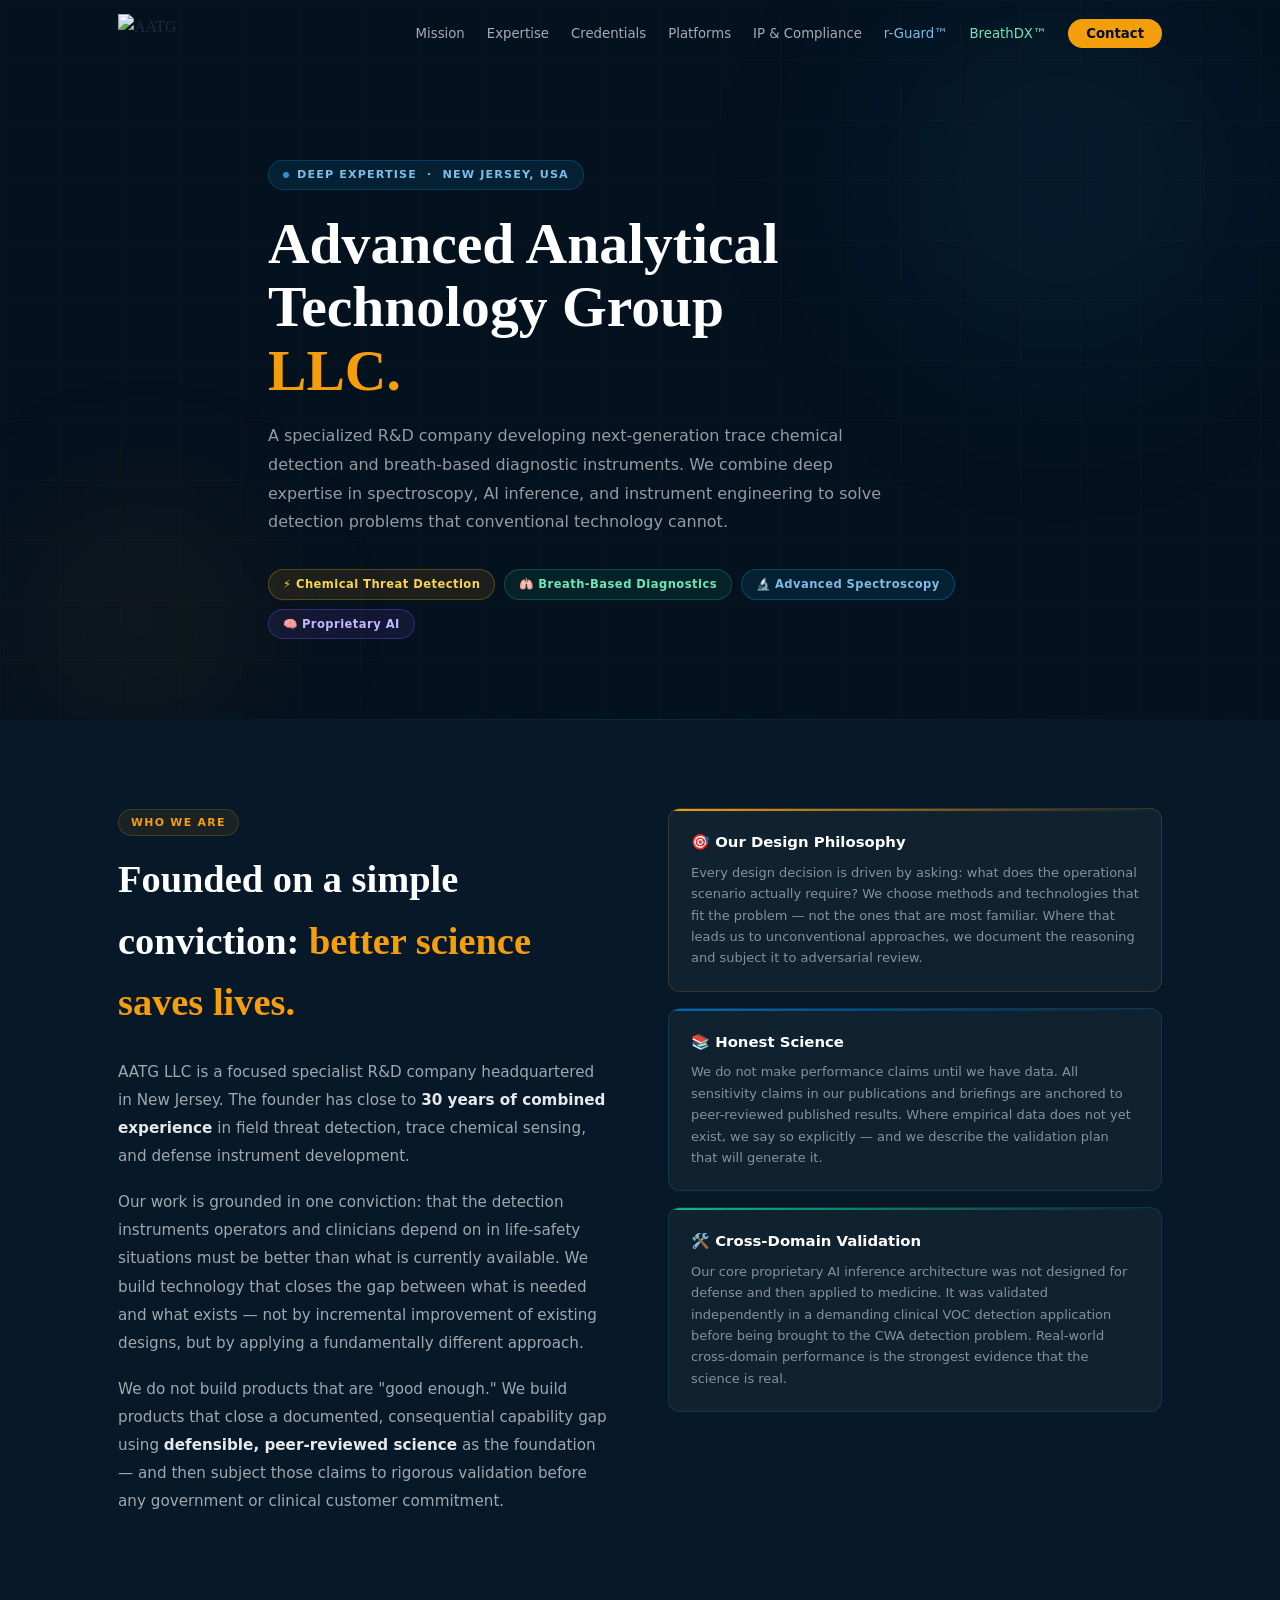
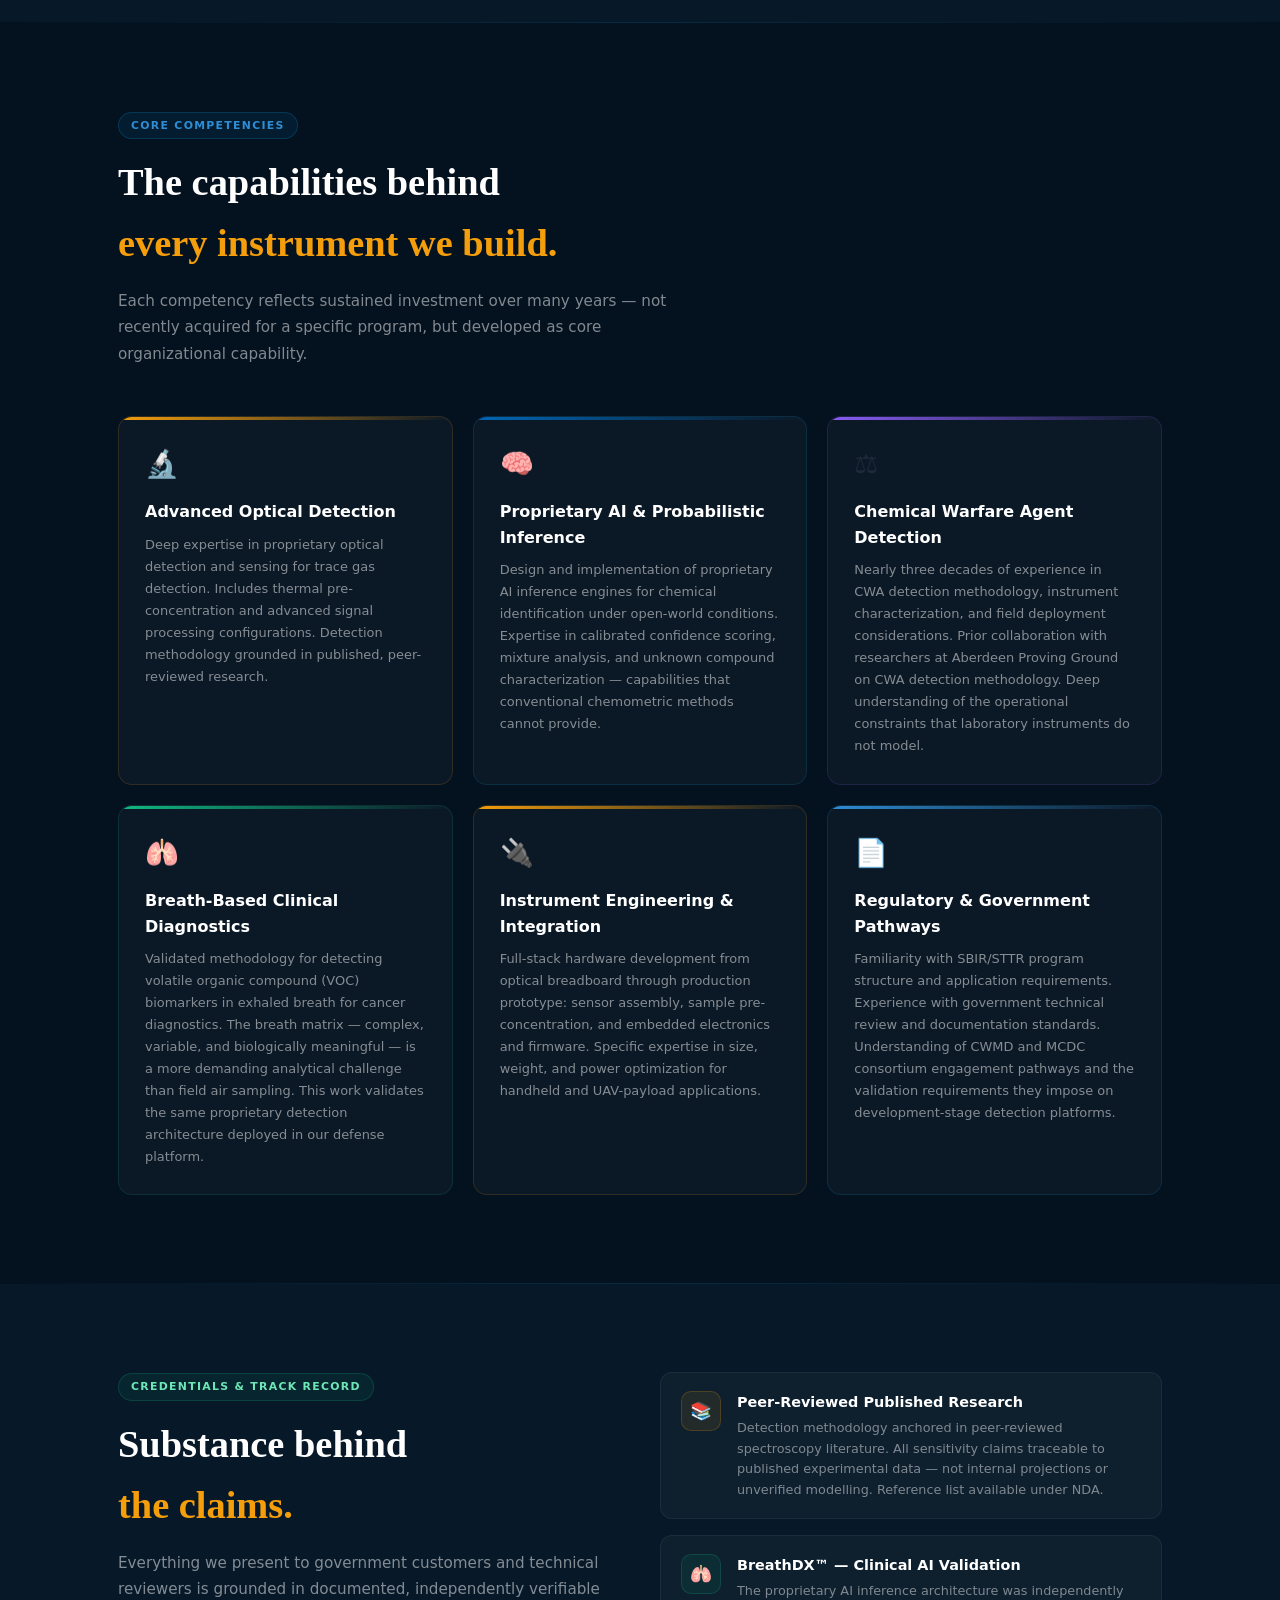
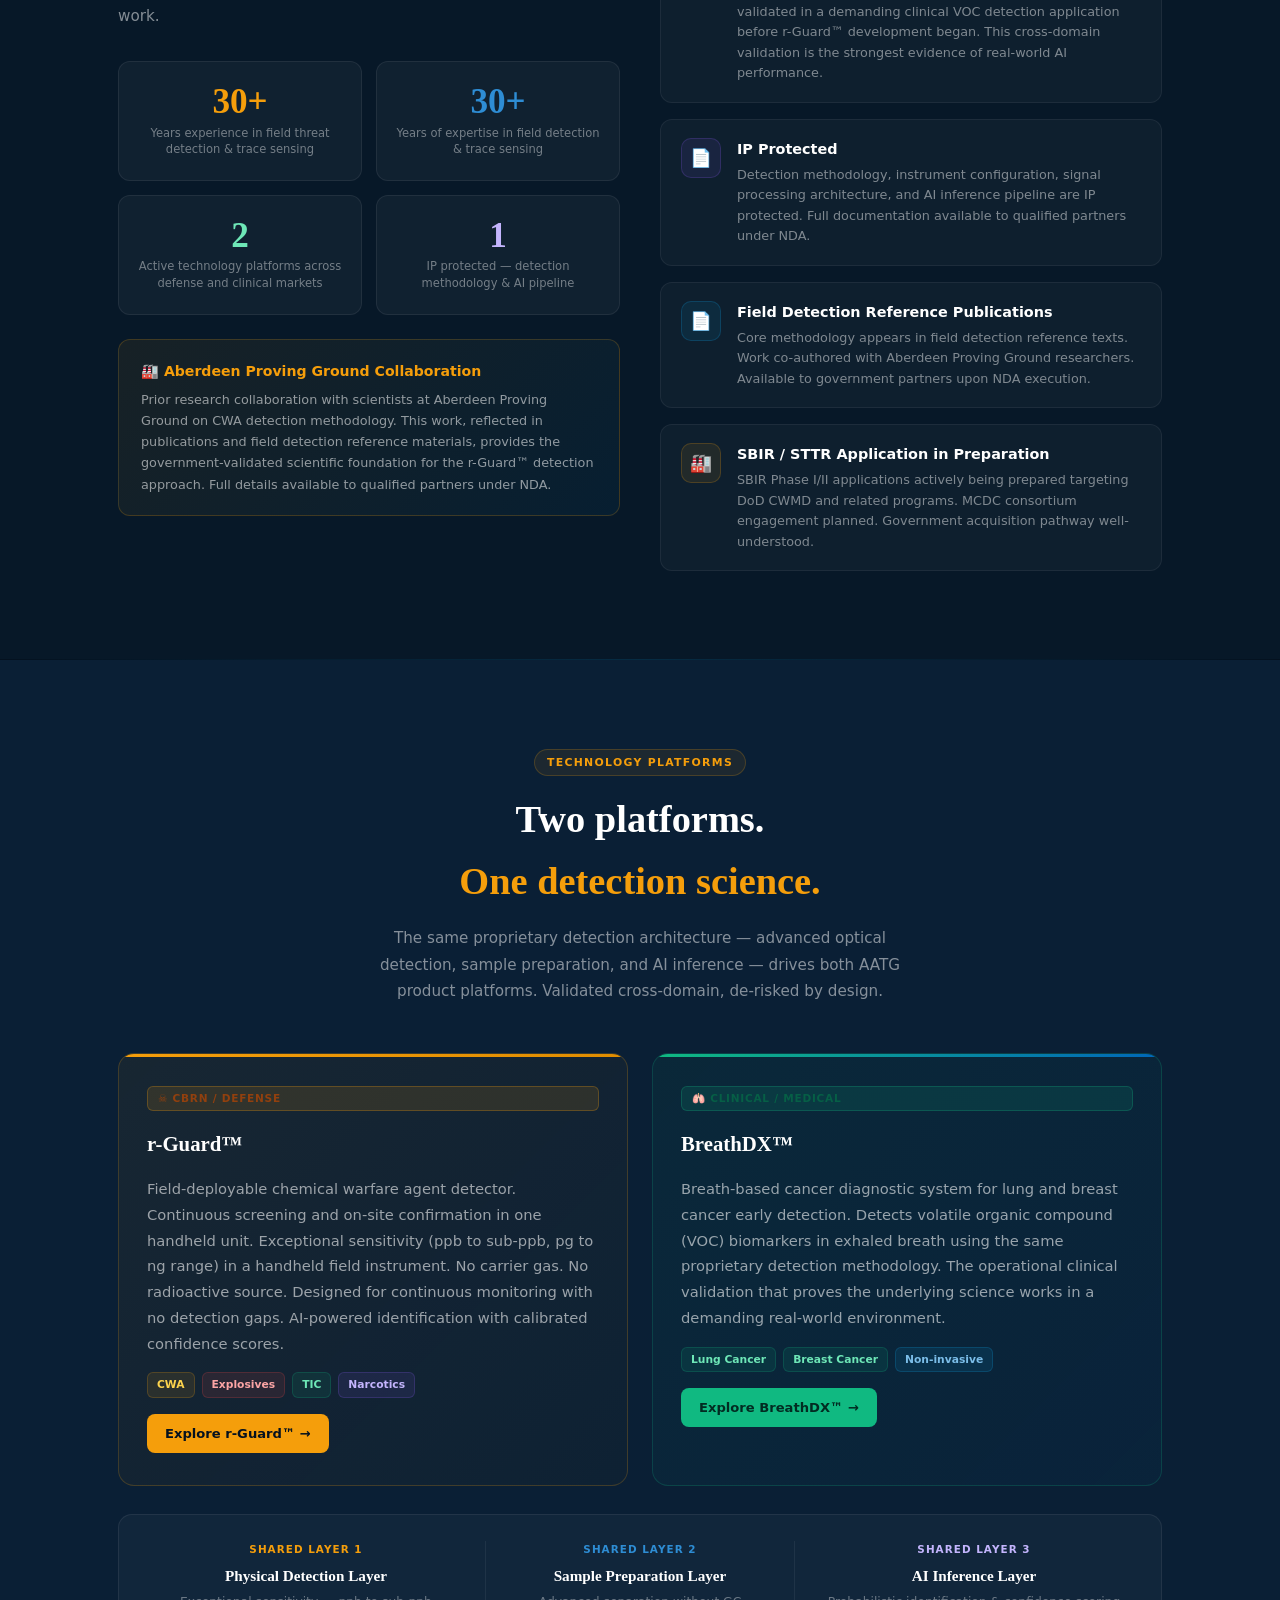
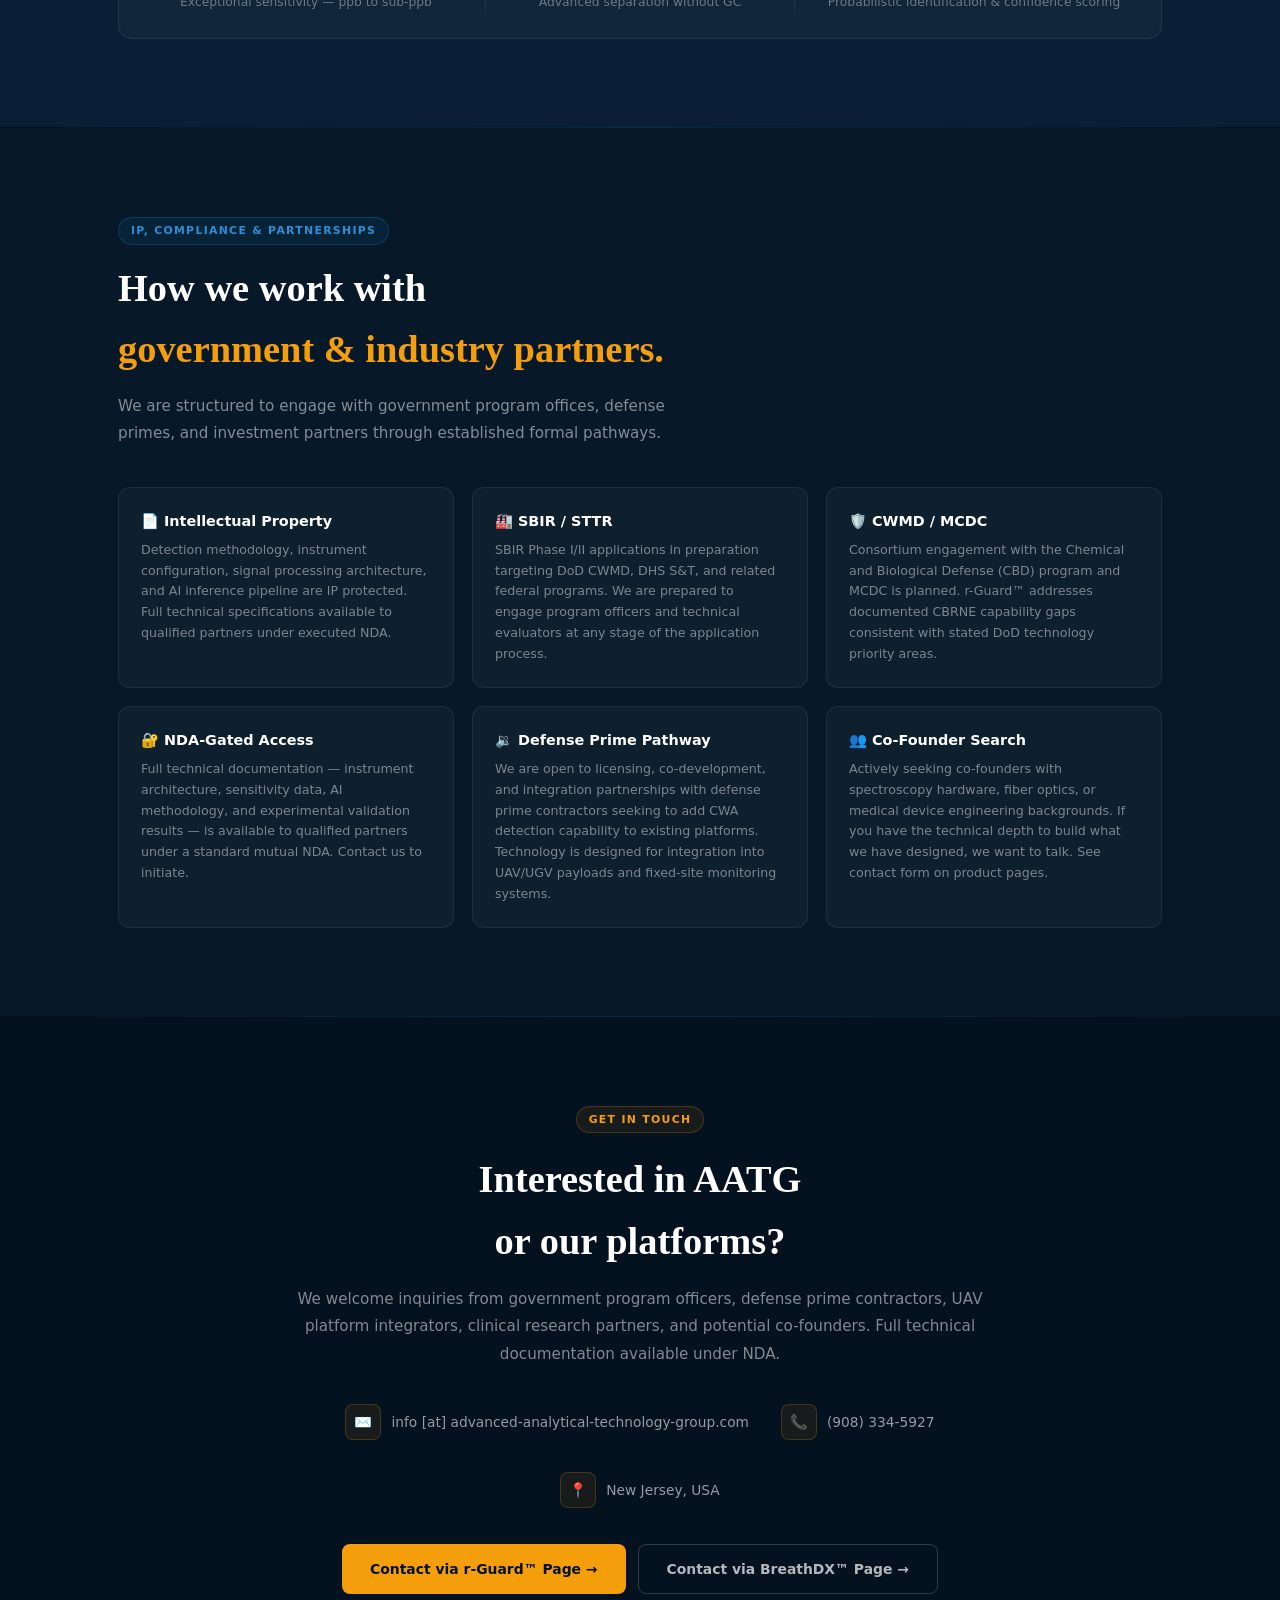
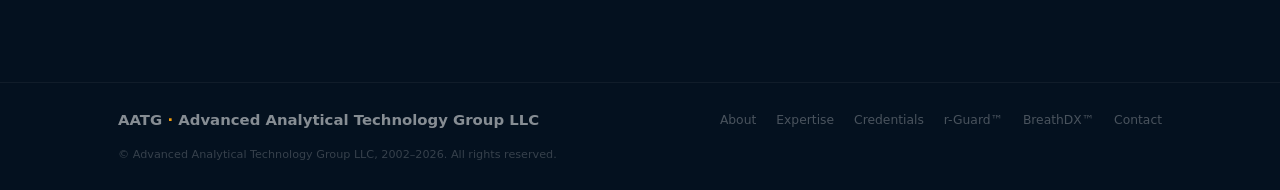
==== commit 2d0f2863: "Update favicon link and add logo to navigation" ====
--- a/about.html
+++ b/about.html
@@ -4,7 +4,7 @@
 <meta charset="UTF-8">
 <meta name="viewport" content="width=device-width, initial-scale=1.0">
 <title>AATG &middot; About Advanced Analytical Technology Group</title>
-<link rel="icon" type="image/png" href="images/aatg_logo.png">
+<link rel="icon" type="image/png" href="images/favicon.png">
 <style>
 *,*::before,*::after{box-sizing:border-box;margin:0;padding:0}
 :root{
@@ -155,7 +155,7 @@
 <!-- NAV -->
 <nav id="nav">
 <div class="nav-in">
-  <div class="nav-logo">AATG <b>&middot;</b> Advanced Analytical Technology Group</div>
+  <a href="about.html" style="display:flex;align-items:center;flex-shrink:0"><img src="images/logo.png" alt="AATG" style="height:38px;width:auto;display:block"></a>
   <ul class="nav-links">
     <li><a href="#mission">Mission</a></li>
     <li><a href="#expertise">Expertise</a></li>
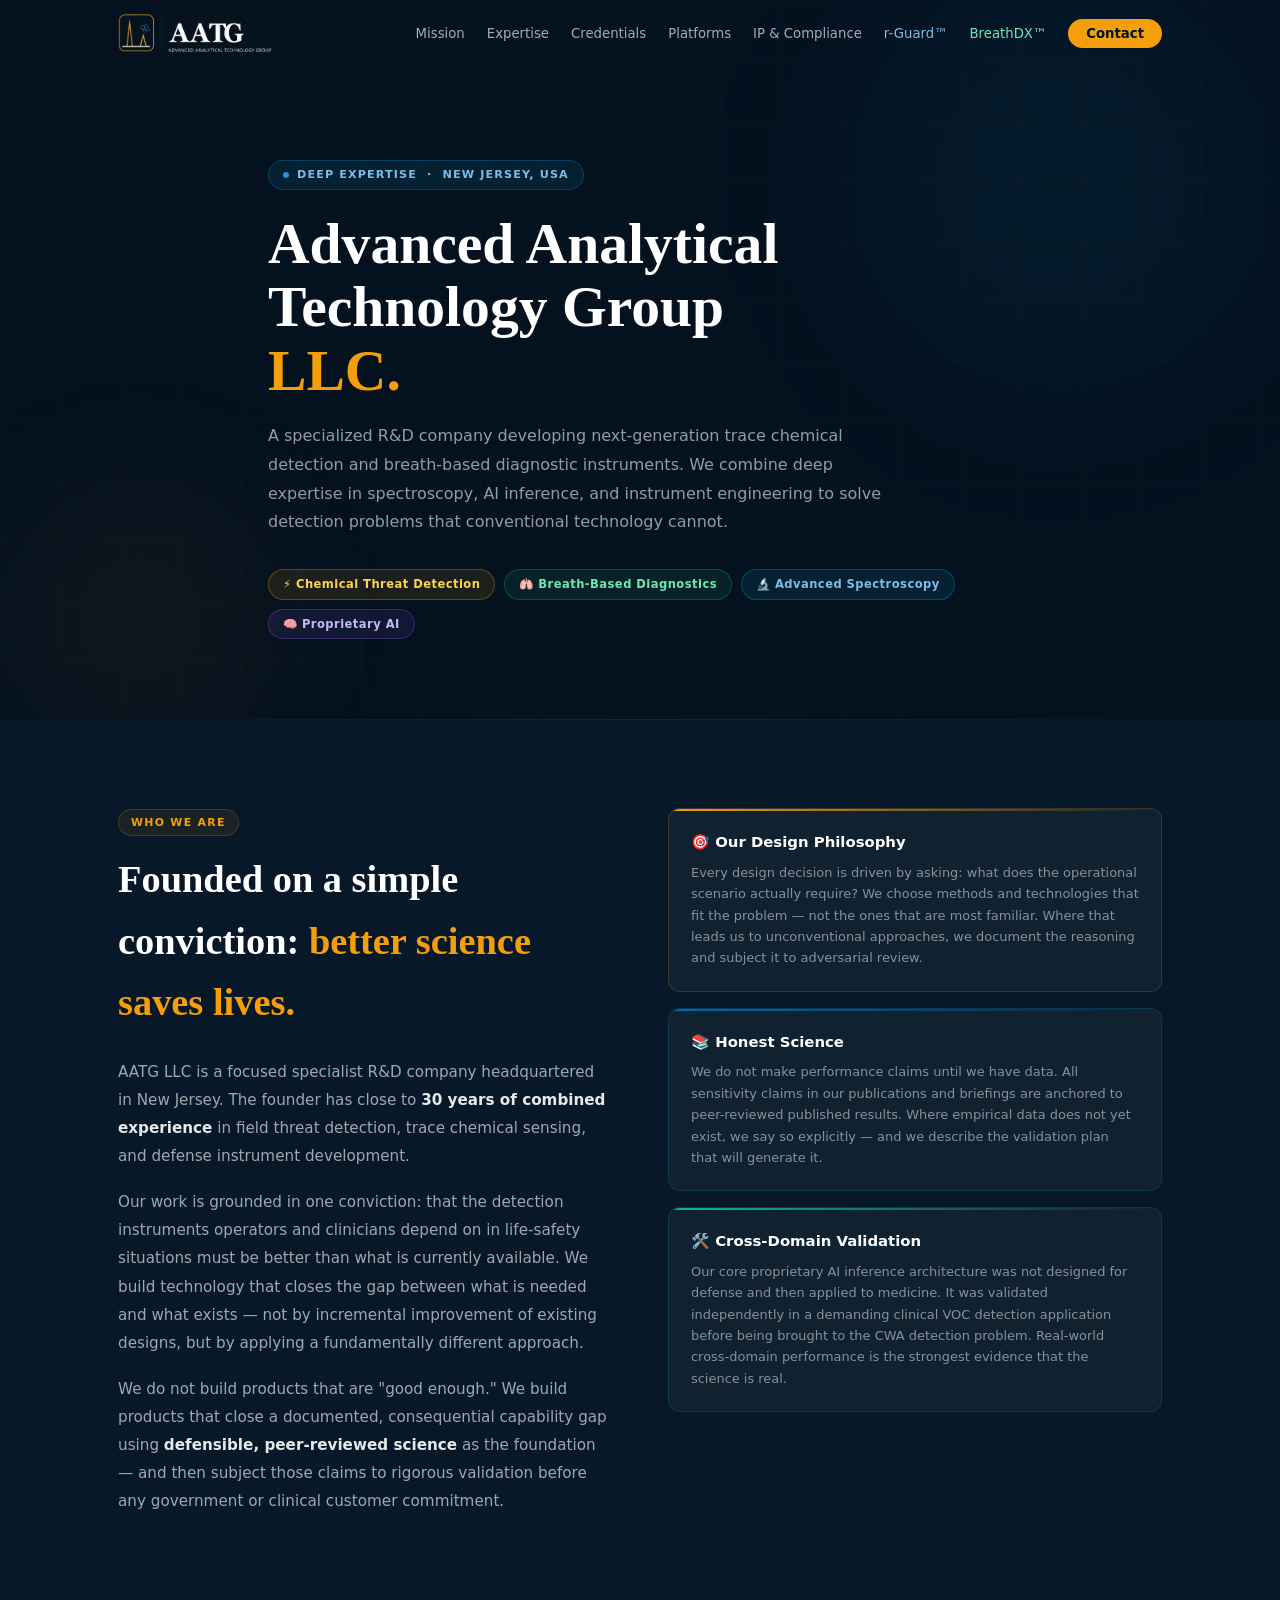
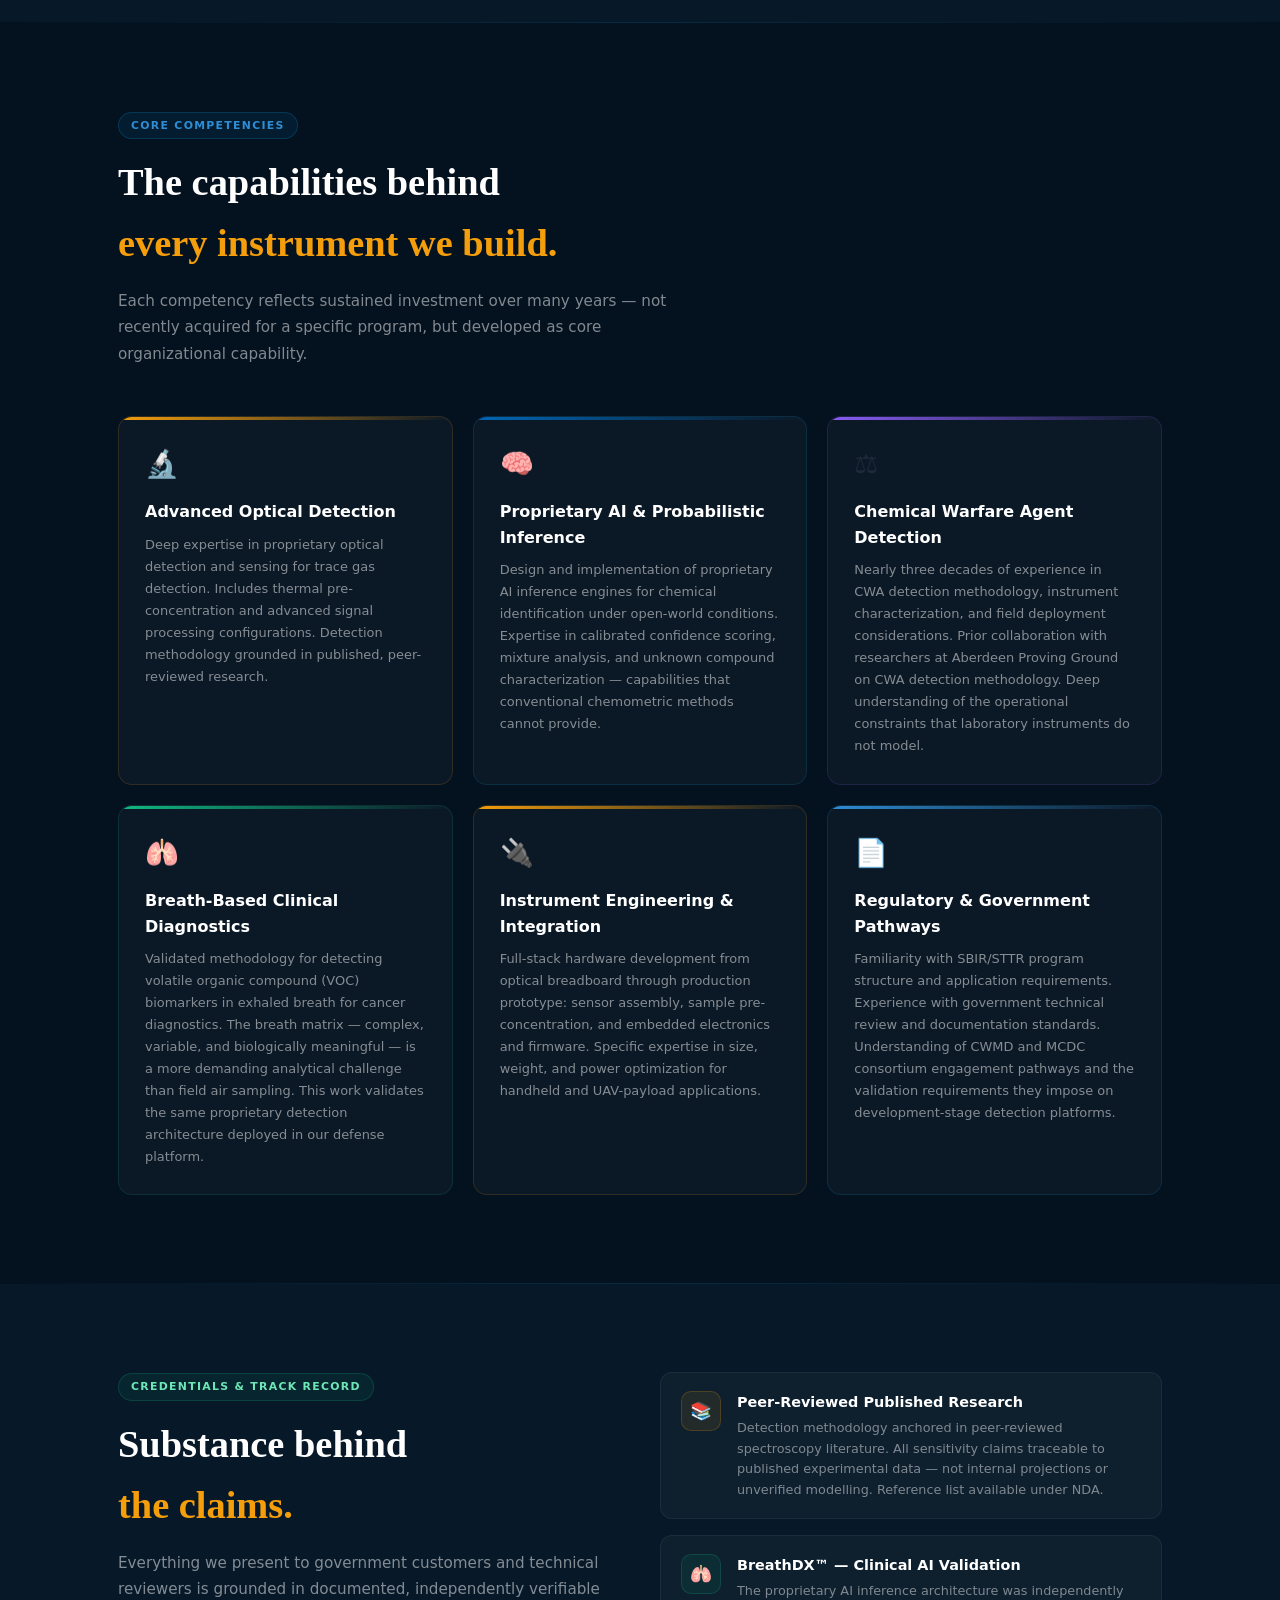
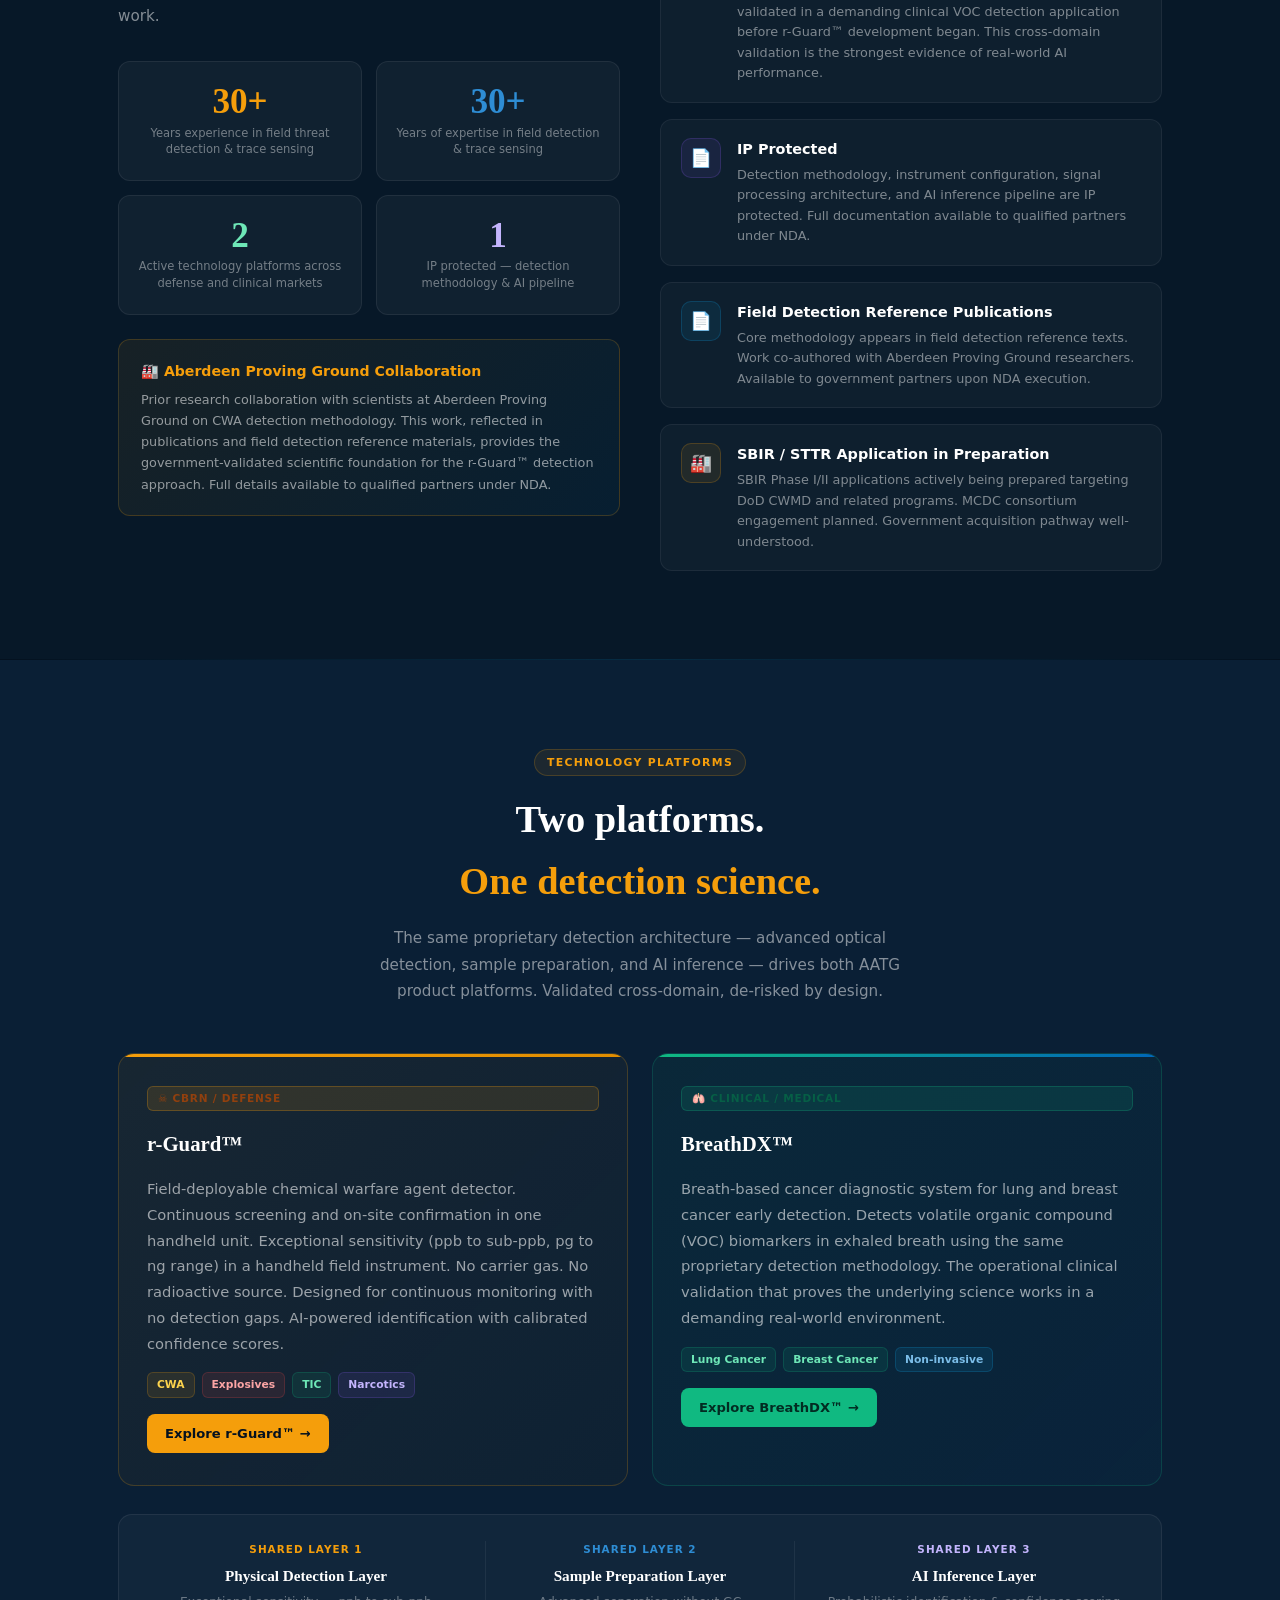
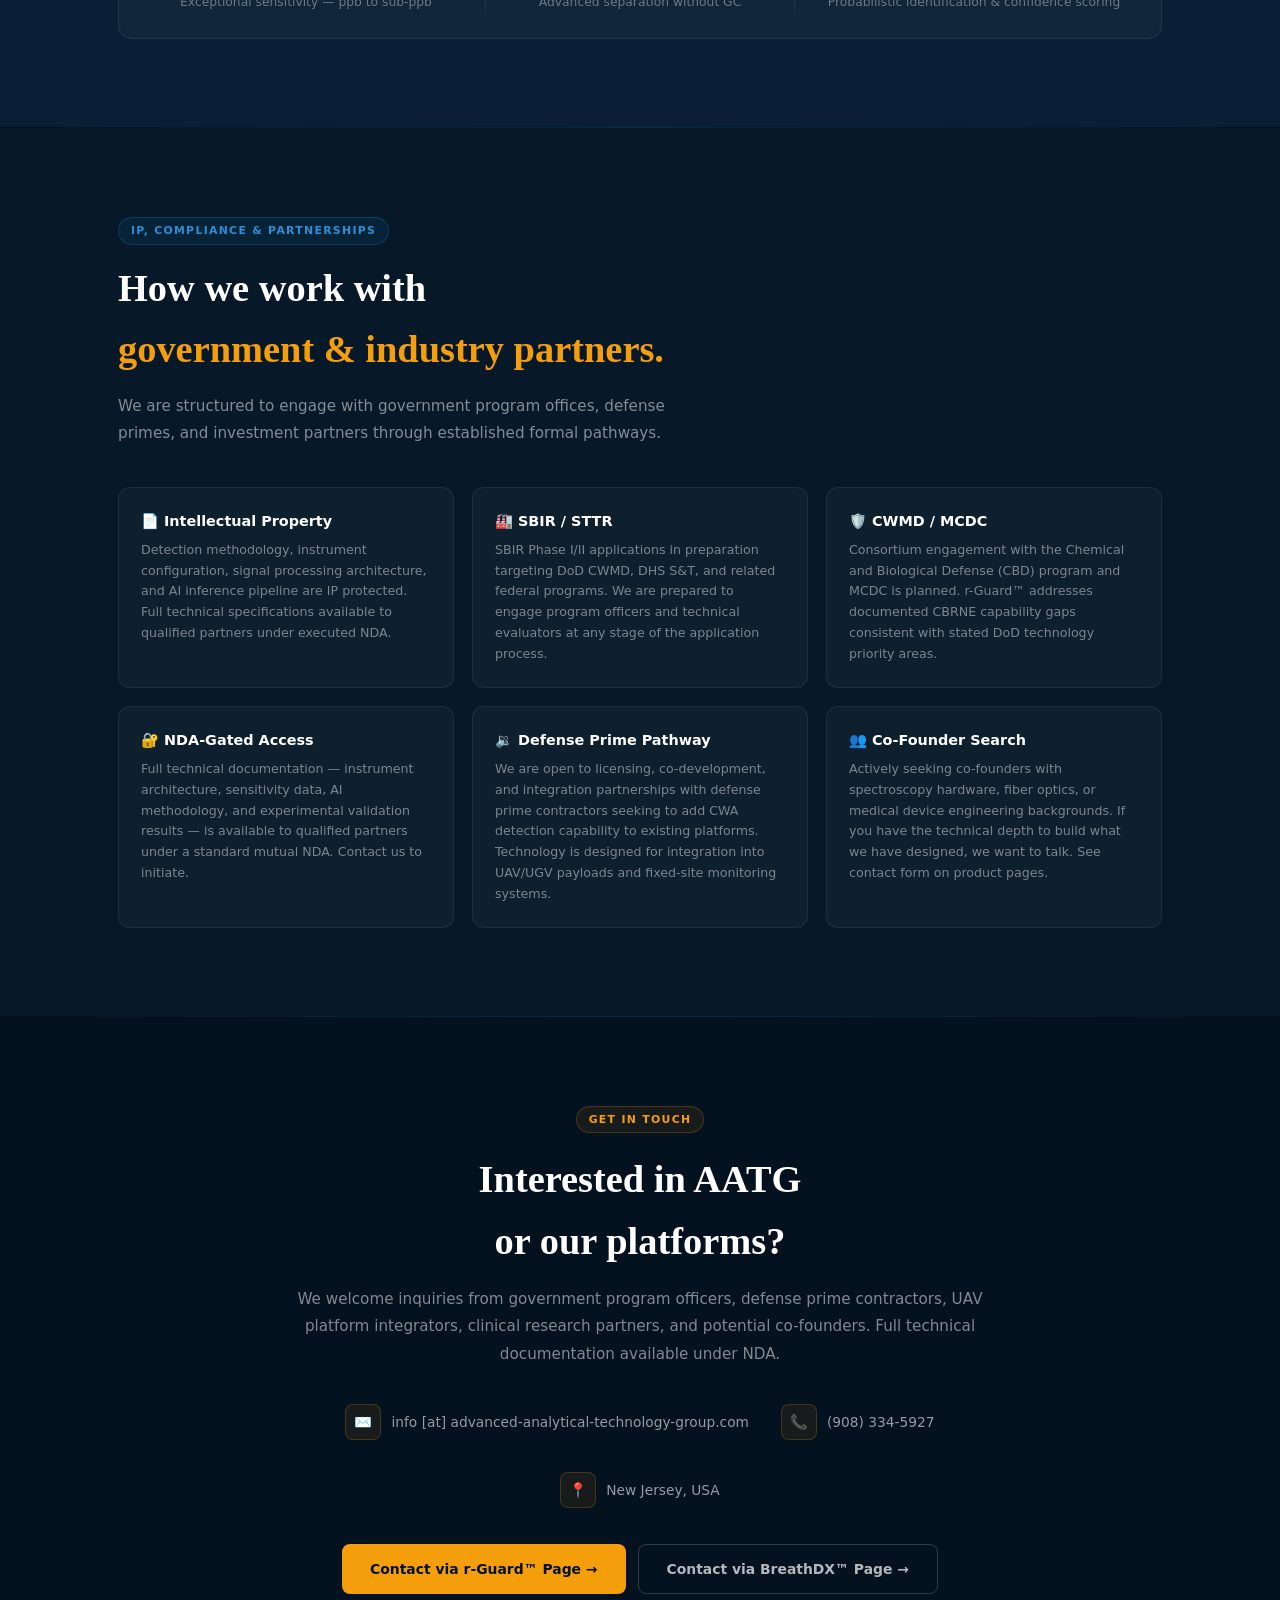
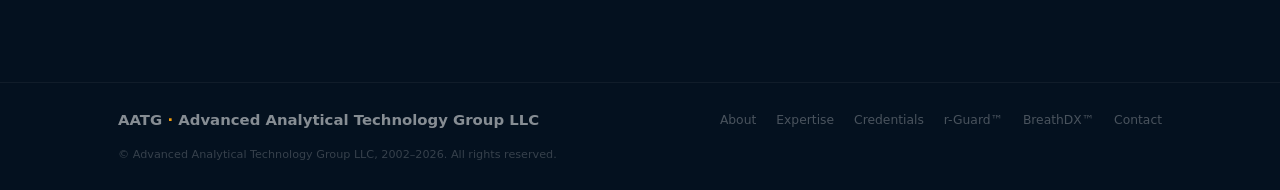
==== commit 317984ab: "Update logo image source in navigation" ====
--- a/about.html
+++ b/about.html
@@ -155,7 +155,7 @@
 <!-- NAV -->
 <nav id="nav">
 <div class="nav-in">
-  <a href="about.html" style="display:flex;align-items:center;flex-shrink:0"><img src="images/logo.png" alt="AATG" style="height:38px;width:auto;display:block"></a>
+  <a href="about.html" style="display:flex;align-items:center;flex-shrink:0"><img src="images/aatg_logo.png" alt="AATG" style="height:38px;width:auto;display:block"></a>
   <ul class="nav-links">
     <li><a href="#mission">Mission</a></li>
     <li><a href="#expertise">Expertise</a></li>
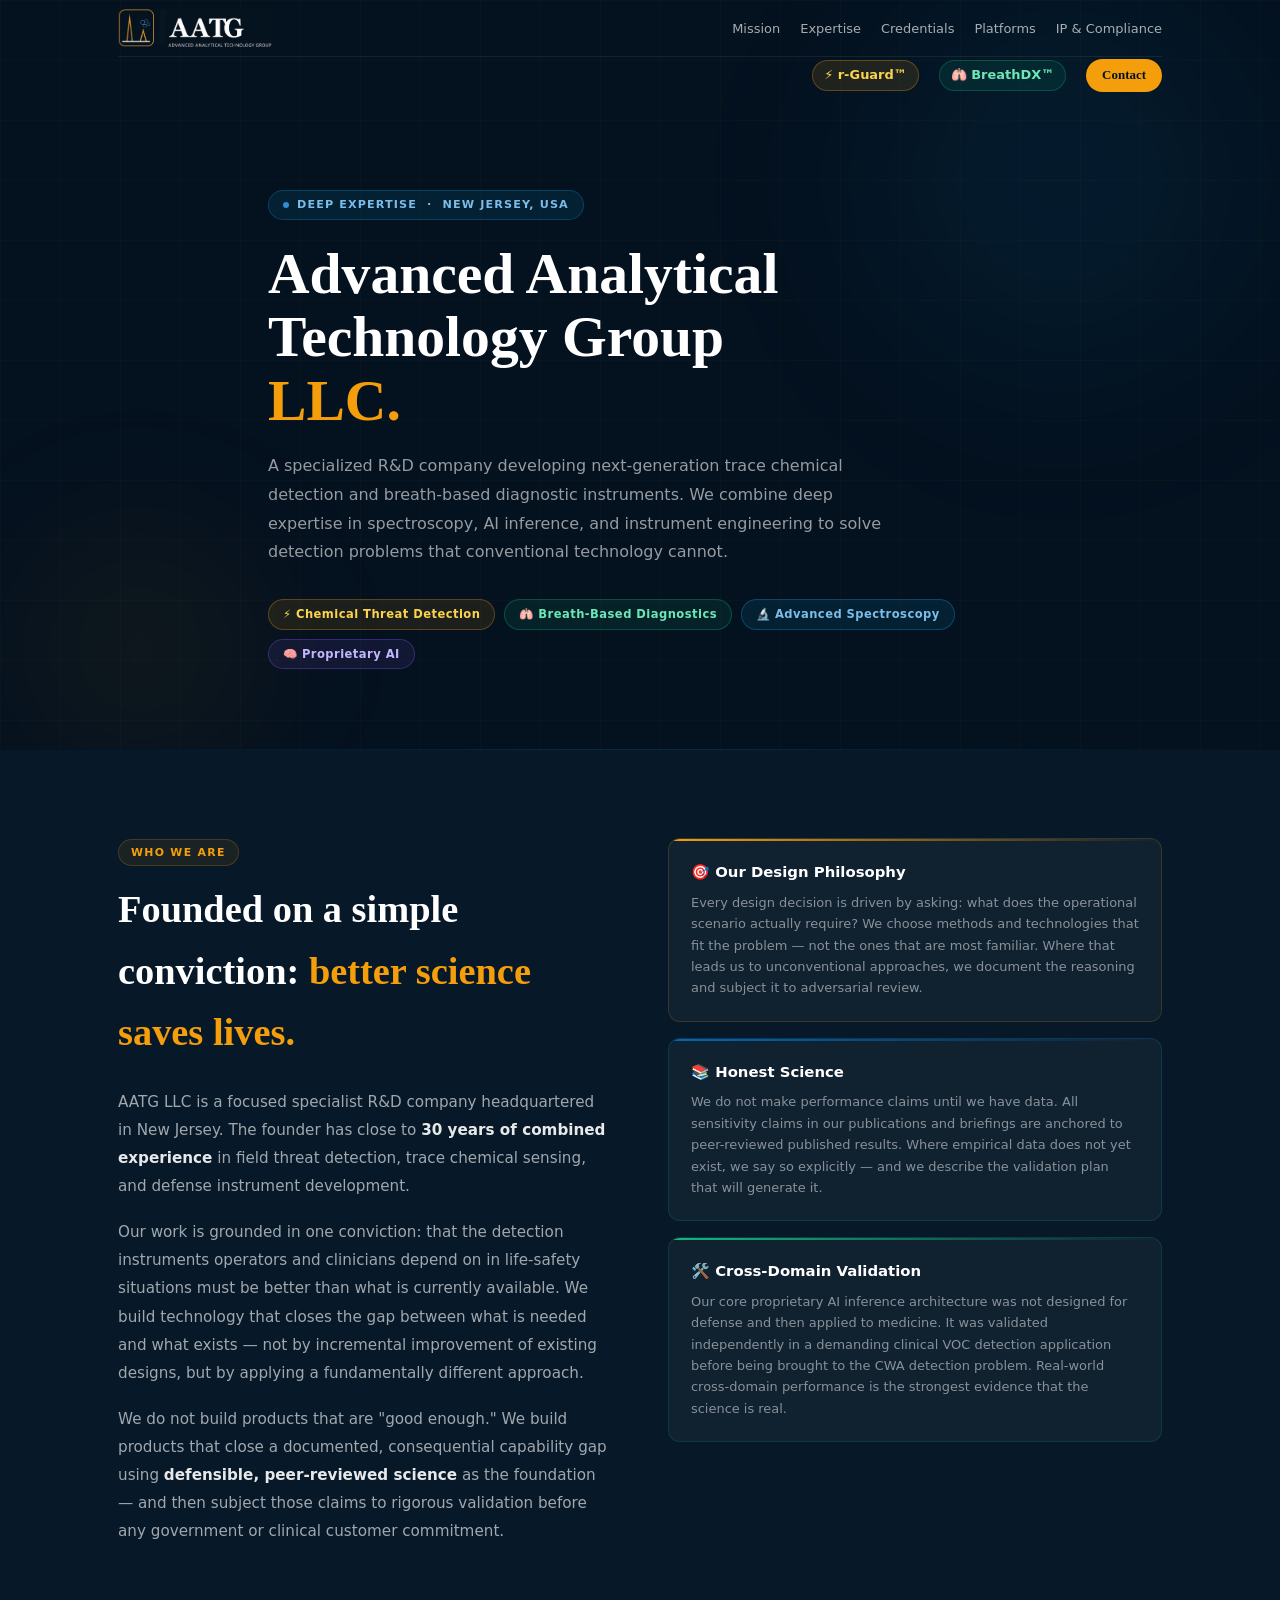
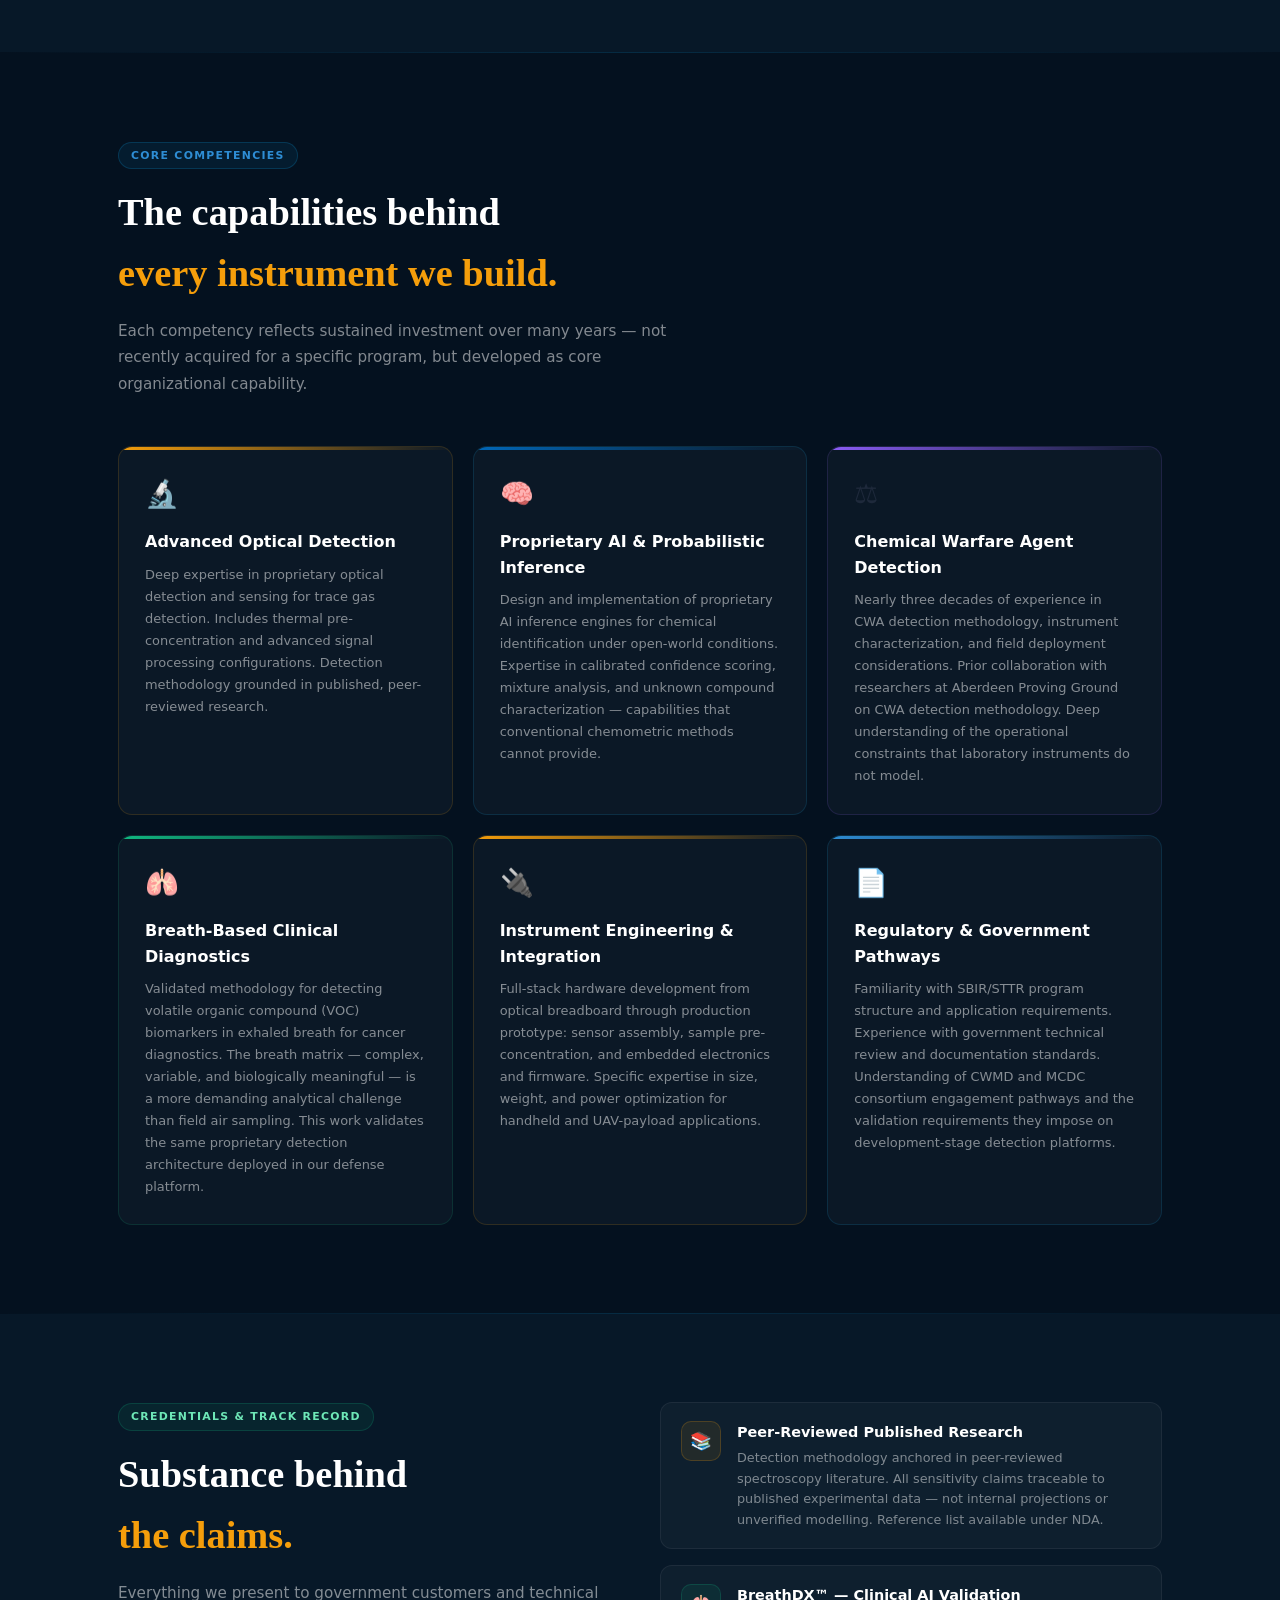
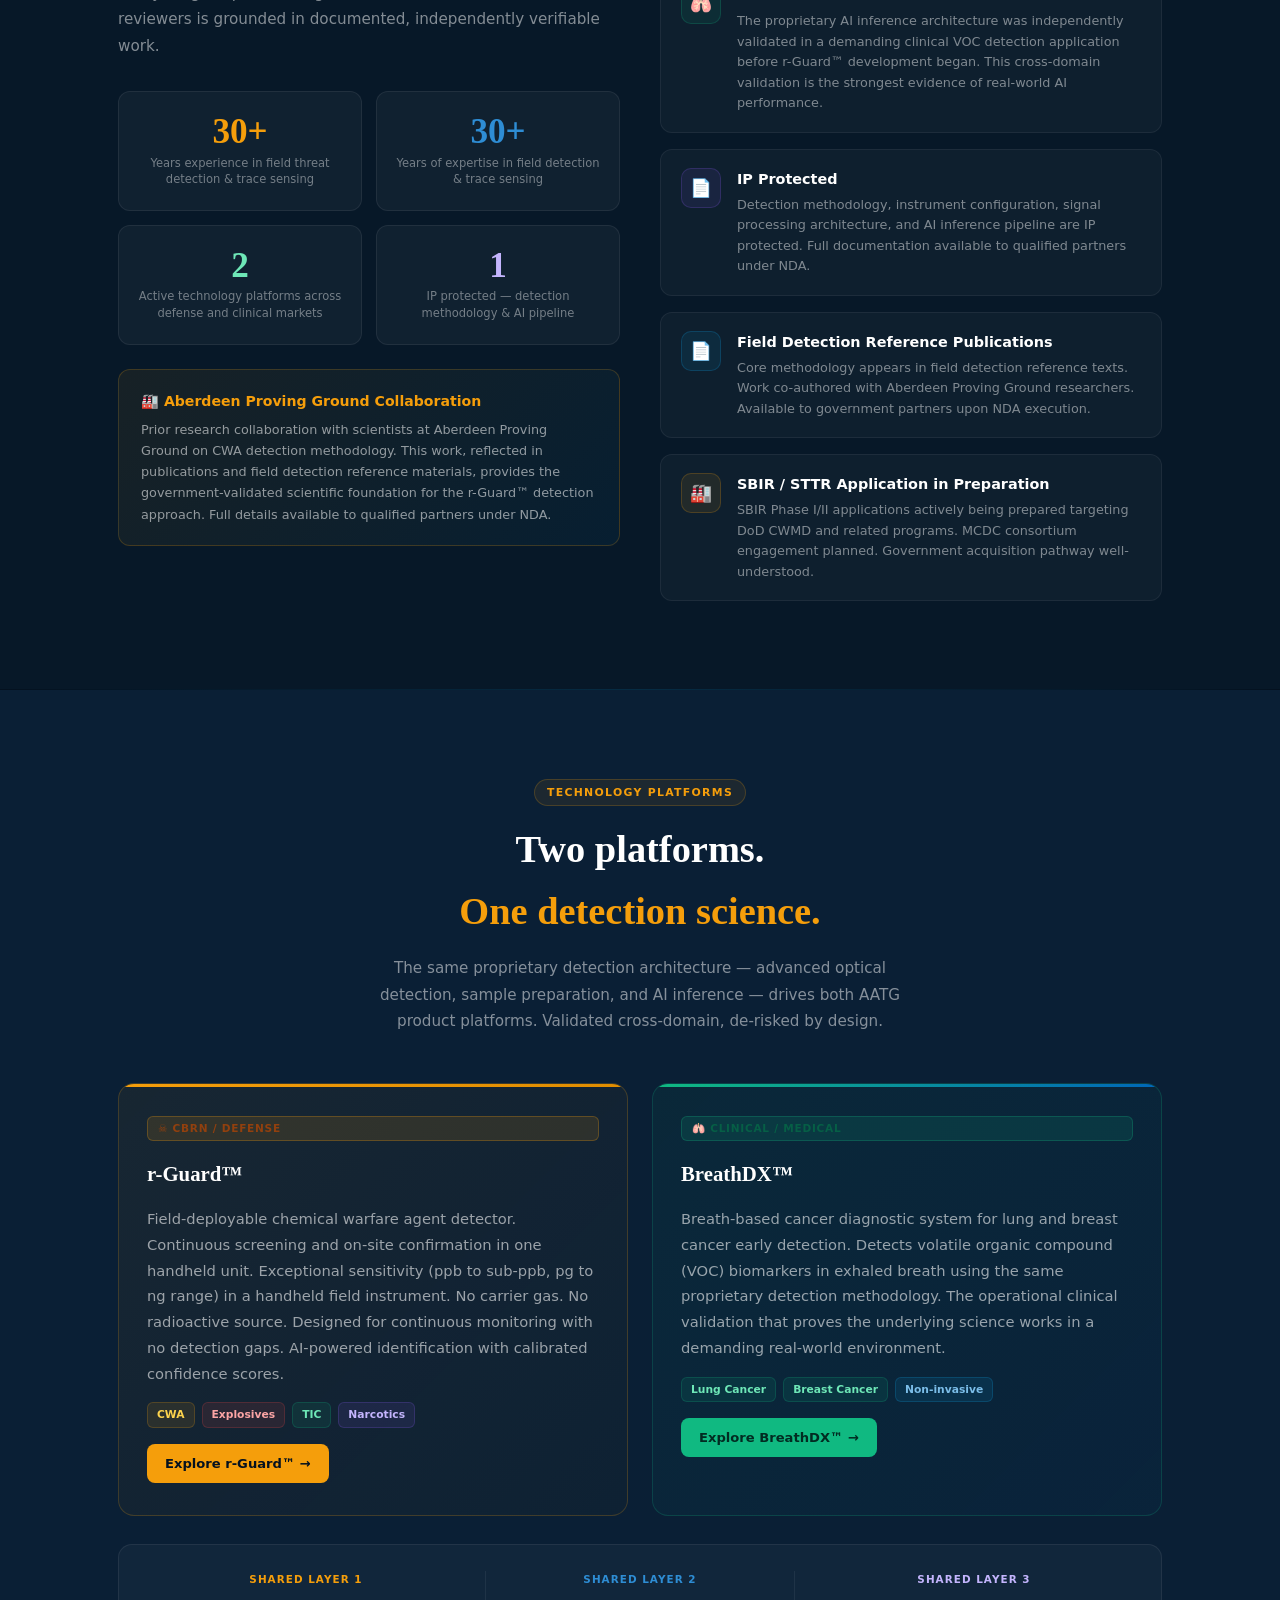
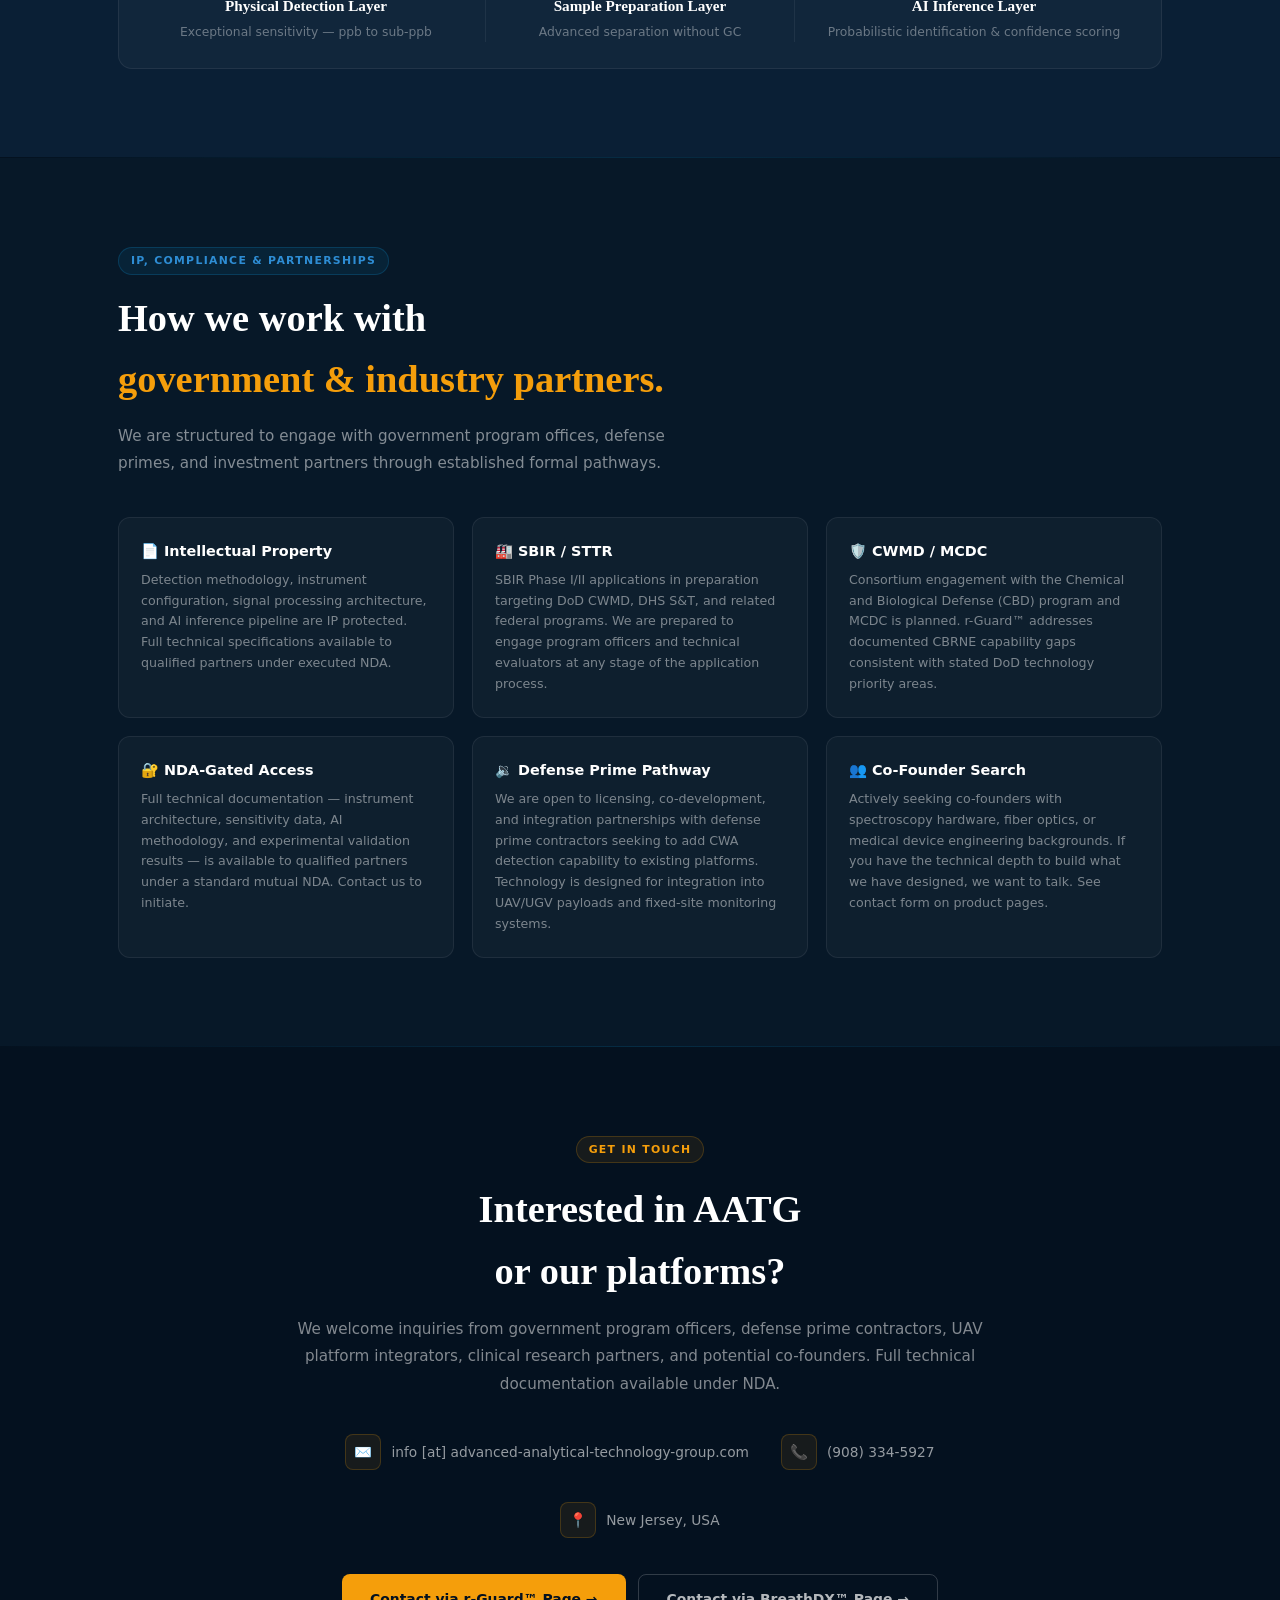
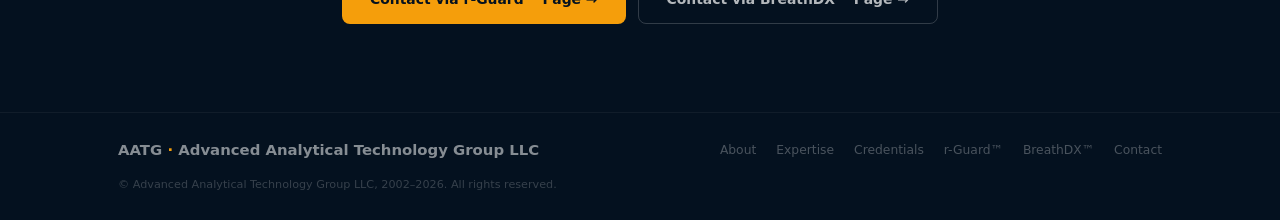
==== commit a0fcf579: "Update navigation structure and styles in about.html" ====
--- a/about.html
+++ b/about.html
@@ -4,7 +4,7 @@
 <meta charset="UTF-8">
 <meta name="viewport" content="width=device-width, initial-scale=1.0">
 <title>AATG &middot; About Advanced Analytical Technology Group</title>
-<link rel="icon" type="image/png" href="images/favicon.png">
+<link rel="icon" type="image/png" href="images/aatg_logo.png">
 <style>
 *,*::before,*::after{box-sizing:border-box;margin:0;padding:0}
 :root{
@@ -14,31 +14,50 @@
   --green:#10B981;--red:#EF4444;--purple:#8B5CF6;--purple2:#C4B5FD;
   --slate3:#E2E8F0;--white:#F8FAFC;--text:#1E293B;--text2:#475569;
 }
-html{scroll-behavior:smooth}
+html{scroll-behavior:smooth;scroll-padding-top:100px}
 body{font-family:Georgia,'Times New Roman',serif;color:var(--text);background:var(--navy);line-height:1.6;overflow-x:hidden}
 a{color:inherit;text-decoration:none}
 .container{max-width:1100px;margin:0 auto;padding:0 28px}
 .sans{font-family:system-ui,-apple-system,'Segoe UI',sans-serif}
 
 /* NAV */
-#nav{position:fixed;top:0;left:0;right:0;z-index:200;padding:14px 0;transition:all .3s}
-#nav.scrolled{background:rgba(6,13,26,.96);padding:10px 0;border-bottom:1px solid rgba(14,165,233,.15)}
-.nav-in{display:flex;align-items:center;justify-content:space-between;max-width:1100px;margin:0 auto;padding:0 28px}
-.nav-logo{font-size:.98rem;font-weight:700;color:#fff;letter-spacing:.02em;font-family:system-ui,sans-serif}
-.nav-logo b{color:var(--amber)}
-.nav-links{display:flex;gap:22px;list-style:none}
-.nav-links a{color:rgba(255,255,255,.65);font-size:.83rem;transition:color .2s;font-family:system-ui,sans-serif}
+#nav{position:fixed;top:0;left:0;right:0;z-index:200;transition:all .3s}
+#nav.scrolled{background:rgba(6,13,26,.97);border-bottom:1px solid rgba(14,165,233,.15)}
+.nav-wrap{max-width:1100px;margin:0 auto;padding:0 28px}
+.nav-row1{display:flex;align-items:center;justify-content:space-between;padding:9px 0}
+.nav-row2{display:flex;align-items:center;justify-content:flex-end;gap:20px;padding:2px 0 8px;border-top:1px solid rgba(255,255,255,.07)}
+.nav-links{display:flex;gap:20px;list-style:none;align-items:center}
+.nav-links a{color:rgba(255,255,255,.65);font-size:.81rem;transition:color .2s;white-space:nowrap;font-family:system-ui,sans-serif}
 .nav-links a:hover,.nav-links a.active{color:var(--amber)}
-.nav-cta{padding:7px 18px;border-radius:20px;background:var(--amber);color:var(--navy)!important;font-weight:700}
+.nav-cta{padding:6px 16px;border-radius:20px;background:var(--amber);color:var(--navy)!important;font-weight:700;font-size:.81rem;white-space:nowrap}
 .nav-cta:hover{background:#e08d00!important}
-@media(max-width:820px){.nav-links{display:none}}
+.nav-rguard{display:inline-flex;align-items:center;gap:5px;padding:4px 11px;border-radius:20px;background:rgba(245,158,11,.12);border:1px solid rgba(245,158,11,.3);color:#FCD34D!important;font-size:.78rem;font-weight:700;white-space:nowrap}
+.nav-rguard:hover{background:rgba(245,158,11,.22)!important}
+.nav-breathdx{display:inline-flex;align-items:center;gap:5px;padding:4px 11px;border-radius:20px;background:rgba(16,185,129,.1);border:1px solid rgba(16,185,129,.28);color:#6EE7B7!important;font-size:.78rem;font-weight:700;white-space:nowrap}
+.nav-breathdx:hover{background:rgba(16,185,129,.2)!important}
+.nav-burger{display:none;flex-direction:column;gap:5px;cursor:pointer;padding:6px;background:none;border:none;flex-shrink:0}
+.nav-burger span{display:block;width:22px;height:2px;background:rgba(255,255,255,.8);border-radius:2px;transition:all .25s}
+.nav-burger.open span:nth-child(1){transform:translateY(7px) rotate(45deg)}
+.nav-burger.open span:nth-child(2){opacity:0}
+.nav-burger.open span:nth-child(3){transform:translateY(-7px) rotate(-45deg)}
+#nav-panel{position:fixed;top:0;right:-290px;width:280px;height:100vh;background:rgba(4,17,31,.98);border-left:1px solid rgba(245,158,11,.15);z-index:199;transition:right .3s ease;overflow-y:auto;padding:80px 24px 40px}
+#nav-panel.open{right:0}
+.panel-group{margin-bottom:26px}
+.panel-label{font-size:.63rem;font-weight:700;letter-spacing:.13em;text-transform:uppercase;color:rgba(255,255,255,.28);margin-bottom:9px;font-family:system-ui,sans-serif}
+.panel-links{display:flex;flex-direction:column}
+.panel-links a{color:rgba(255,255,255,.7);font-size:.9rem;padding:9px 0;border-bottom:1px solid rgba(255,255,255,.05);font-family:system-ui,sans-serif;transition:color .2s}
+.panel-links a:last-child{border-bottom:none}
+.panel-links a:hover{color:var(--amber)}
+#nav-overlay{display:none;position:fixed;inset:0;background:rgba(0,0,0,.55);z-index:198}
+#nav-overlay.open{display:block}
+@media(max-width:820px){.nav-row2,.nav-links{display:none}.nav-burger{display:flex}}
 
 /* HERO */
 #hero{min-height:70vh;background:var(--navy);display:flex;align-items:center;position:relative;overflow:hidden;padding-top:80px}
 .hero-grid{position:absolute;inset:0;background-image:linear-gradient(rgba(245,158,11,.025) 1px,transparent 1px),linear-gradient(90deg,rgba(245,158,11,.025) 1px,transparent 1px);background-size:60px 60px;pointer-events:none}
 .hero-glow{position:absolute;width:560px;height:560px;border-radius:50%;background:radial-gradient(circle,rgba(14,165,233,.1),transparent 68%);top:-100px;right:-60px;filter:blur(80px);pointer-events:none}
 .hero-glow2{position:absolute;width:360px;height:360px;border-radius:50%;background:radial-gradient(circle,rgba(245,158,11,.08),transparent 70%);bottom:-80px;left:-40px;filter:blur(70px);pointer-events:none}
-.hero-in{position:relative;z-index:2;max-width:800px;padding:80px 28px 80px}
+.hero-in{position:relative;z-index:2;max-width:800px;padding:110px 28px 80px}
 .eyebrow{display:inline-flex;align-items:center;gap:8px;padding:5px 14px;border-radius:20px;background:rgba(14,165,233,.1);border:1px solid rgba(14,165,233,.25);color:var(--teal3);font-size:.7rem;font-weight:700;letter-spacing:.1em;text-transform:uppercase;margin-bottom:22px;font-family:system-ui,sans-serif}
 .eyebrow-dot{width:6px;height:6px;border-radius:50%;background:var(--teal2);animation:blink 2.4s ease-in-out infinite}
 @keyframes blink{0%,100%{opacity:1}50%{opacity:.25}}
@@ -154,20 +173,50 @@
 
 <!-- NAV -->
 <nav id="nav">
-<div class="nav-in">
-  <a href="about.html" style="display:flex;align-items:center;flex-shrink:0"><img src="images/aatg_logo.png" alt="AATG" style="height:38px;width:auto;display:block"></a>
-  <ul class="nav-links">
-    <li><a href="#mission">Mission</a></li>
-    <li><a href="#expertise">Expertise</a></li>
-    <li><a href="#credentials">Credentials</a></li>
-    <li><a href="#platforms">Platforms</a></li>
-    <li><a href="#compliance">IP &amp; Compliance</a></li>
-    <li><a href="r-guard.html" style="color:var(--teal3)!important">r-Guard&trade;</a></li>
-    <li><a href="index.html" style="color:#6EE7B7!important">BreathDX&trade;</a></li>
-    <li><a href="#contact-strip" class="nav-cta">Contact</a></li>
-  </ul>
+<div class="nav-wrap">
+  <div class="nav-row1">
+    <a href="about.html" style="display:flex;align-items:center;flex-shrink:0"><img src="images/aatg_logo.png" alt="AATG" style="height:38px;width:auto;display:block"></a>
+    <ul class="nav-links">
+      <li><a href="#mission">Mission</a></li>
+      <li><a href="#expertise">Expertise</a></li>
+      <li><a href="#credentials">Credentials</a></li>
+      <li><a href="#platforms">Platforms</a></li>
+      <li><a href="#compliance">IP &amp; Compliance</a></li>
+    </ul>
+    <button class="nav-burger" id="nav-burger" aria-label="Menu" onclick="toggleNav()">
+      <span></span><span></span><span></span>
+    </button>
+  </div>
+  <div class="nav-row2">
+    <ul class="nav-links">
+      <li><a href="r-guard.html" class="nav-rguard">&#9889; r-Guard&trade;</a></li>
+      <li><a href="index.html" class="nav-breathdx">&#x1FAC1; BreathDX&trade;</a></li>
+    </ul>
+    <a href="#contact-strip" class="nav-cta">Contact</a>
+  </div>
 </div>
 </nav>
+<div id="nav-panel">
+  <div class="panel-group">
+    <div class="panel-label">About AATG</div>
+    <div class="panel-links">
+      <a href="#mission" onclick="closeNav()">Mission</a>
+      <a href="#expertise" onclick="closeNav()">Expertise</a>
+      <a href="#credentials" onclick="closeNav()">Credentials</a>
+      <a href="#platforms" onclick="closeNav()">Platforms</a>
+      <a href="#compliance" onclick="closeNav()">IP &amp; Compliance</a>
+    </div>
+  </div>
+  <div class="panel-group">
+    <div class="panel-label">Products</div>
+    <div class="panel-links">
+      <a href="r-guard.html" onclick="closeNav()" style="color:#FCD34D">&#9889; r-Guard&trade; &mdash; Chemical Threat Detection</a>
+      <a href="index.html" onclick="closeNav()" style="color:#6EE7B7">&#x1FAC1; BreathDX&trade; &mdash; Cancer Diagnostics</a>
+    </div>
+  </div>
+  <a href="#contact-strip" onclick="closeNav()" style="display:block;margin-top:8px;padding:12px 20px;border-radius:8px;background:var(--amber);color:var(--navy);font-weight:700;font-size:.9rem;text-align:center;font-family:system-ui,sans-serif">Contact &rarr;</a>
+</div>
+<div id="nav-overlay" onclick="closeNav()"></div>
 
 <!-- HERO -->
 <section id="hero">
@@ -491,6 +540,18 @@
 window.addEventListener('scroll',function(){
   document.getElementById('nav').classList.toggle('scrolled',window.scrollY>50);
 },{passive:true});
+function toggleNav(){
+  document.getElementById('nav-burger').classList.toggle('open');
+  document.getElementById('nav-panel').classList.toggle('open');
+  document.getElementById('nav-overlay').classList.toggle('open');
+  document.body.style.overflow=document.getElementById('nav-panel').classList.contains('open')?'hidden':'';
+}
+function closeNav(){
+  document.getElementById('nav-burger').classList.remove('open');
+  document.getElementById('nav-panel').classList.remove('open');
+  document.getElementById('nav-overlay').classList.remove('open');
+  document.body.style.overflow='';
+}
 </script>
 </body>
 </html>
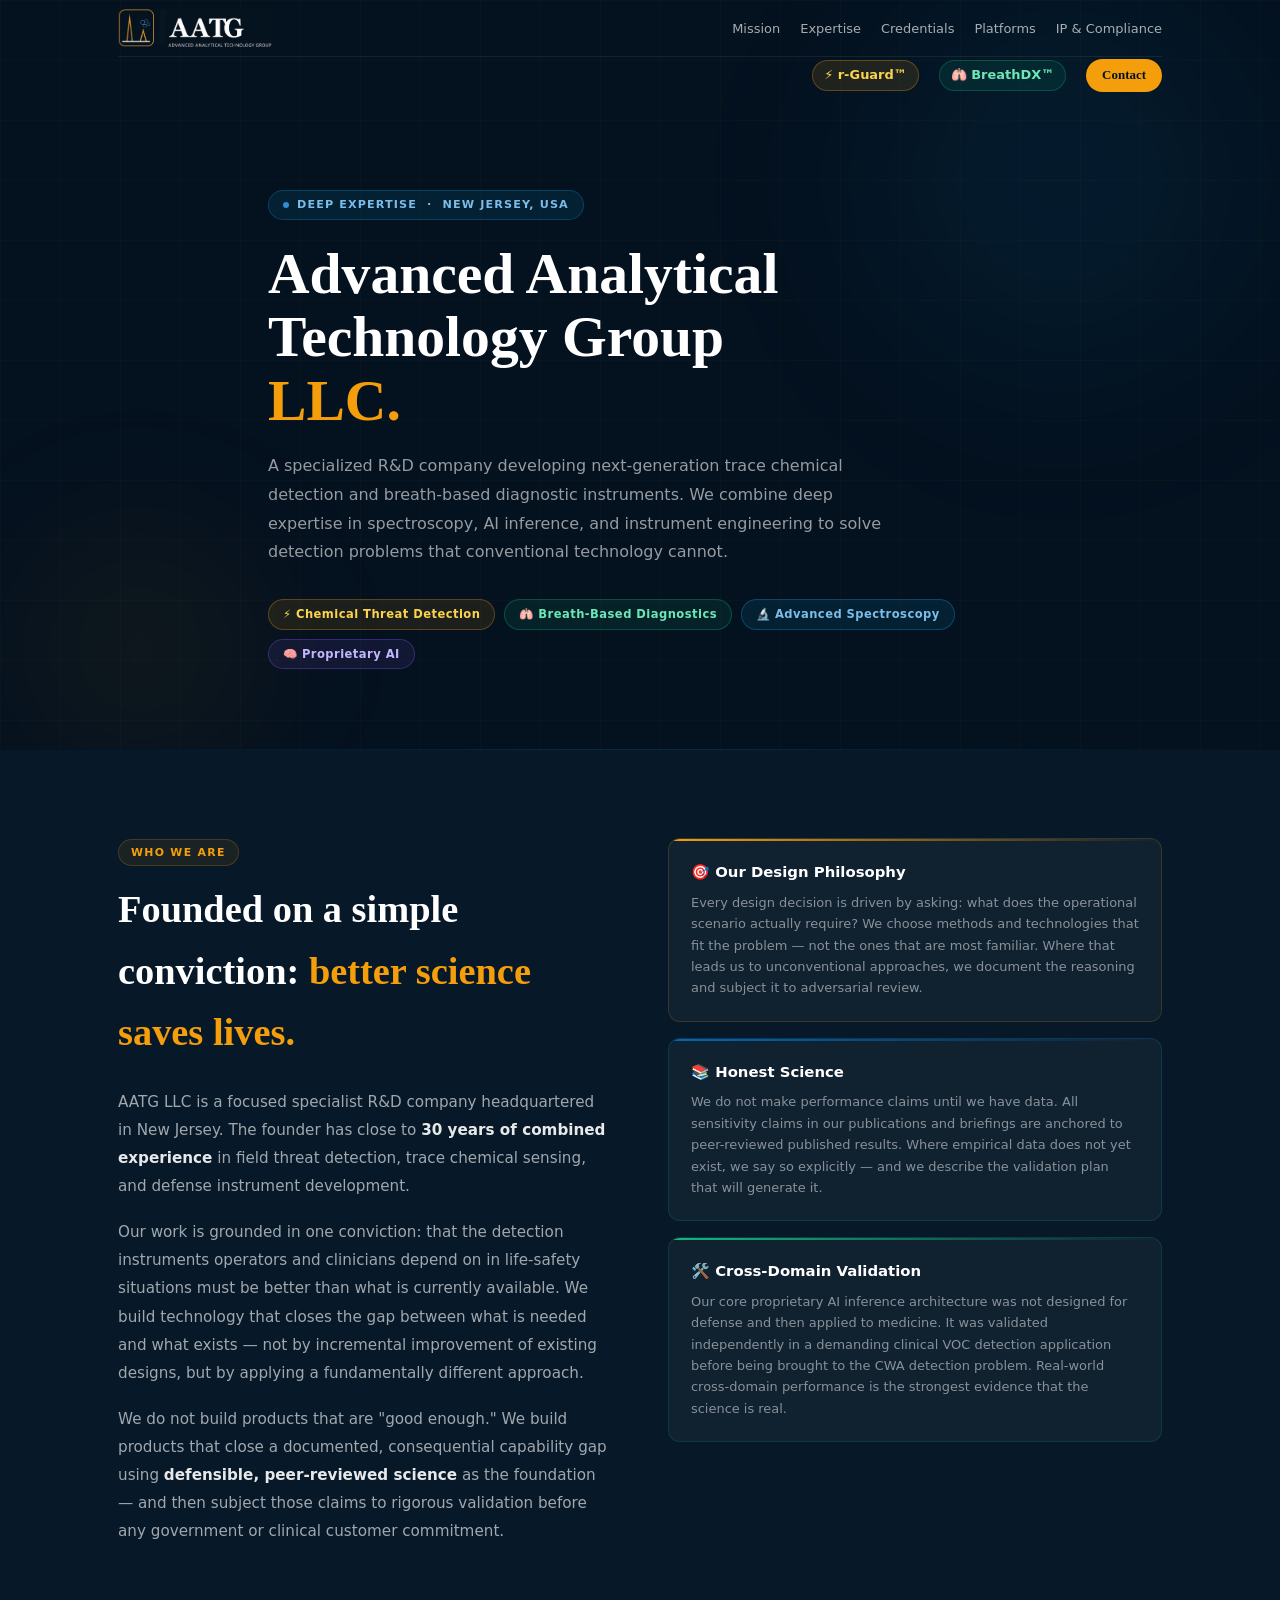
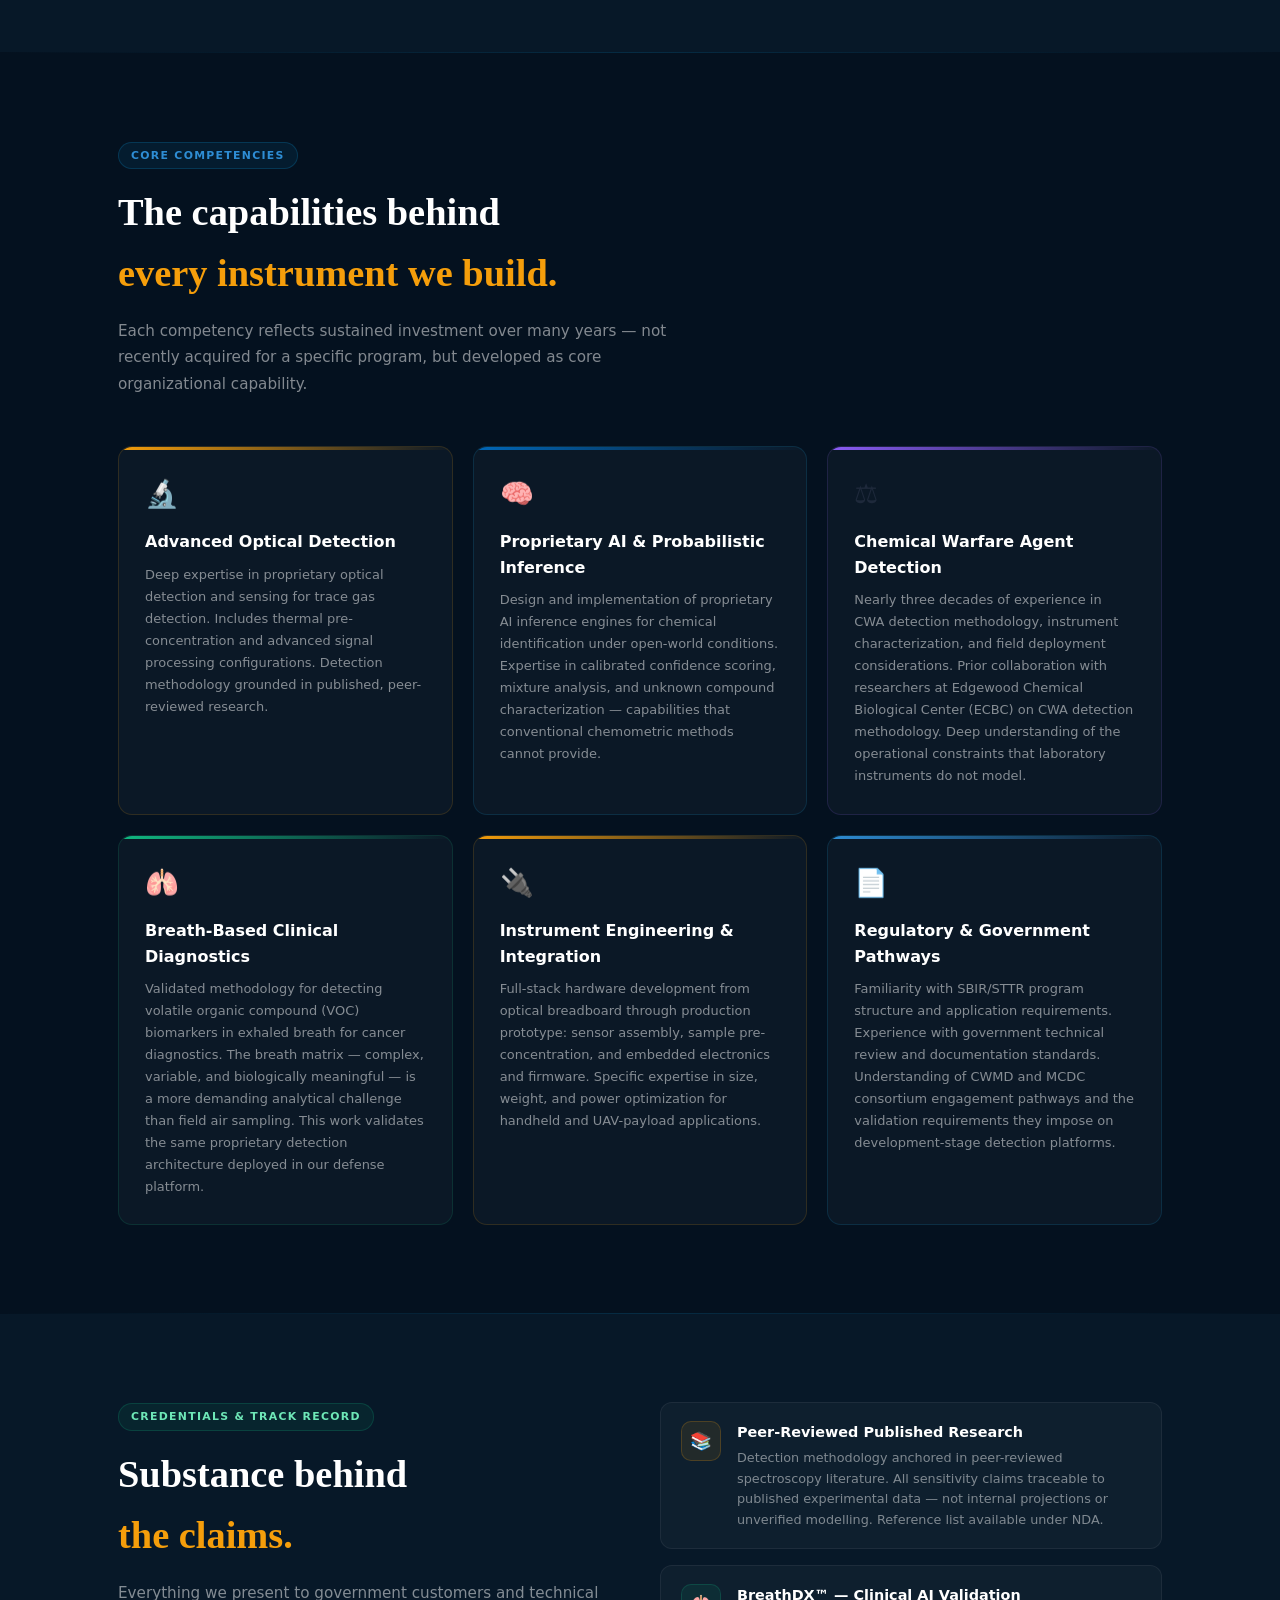
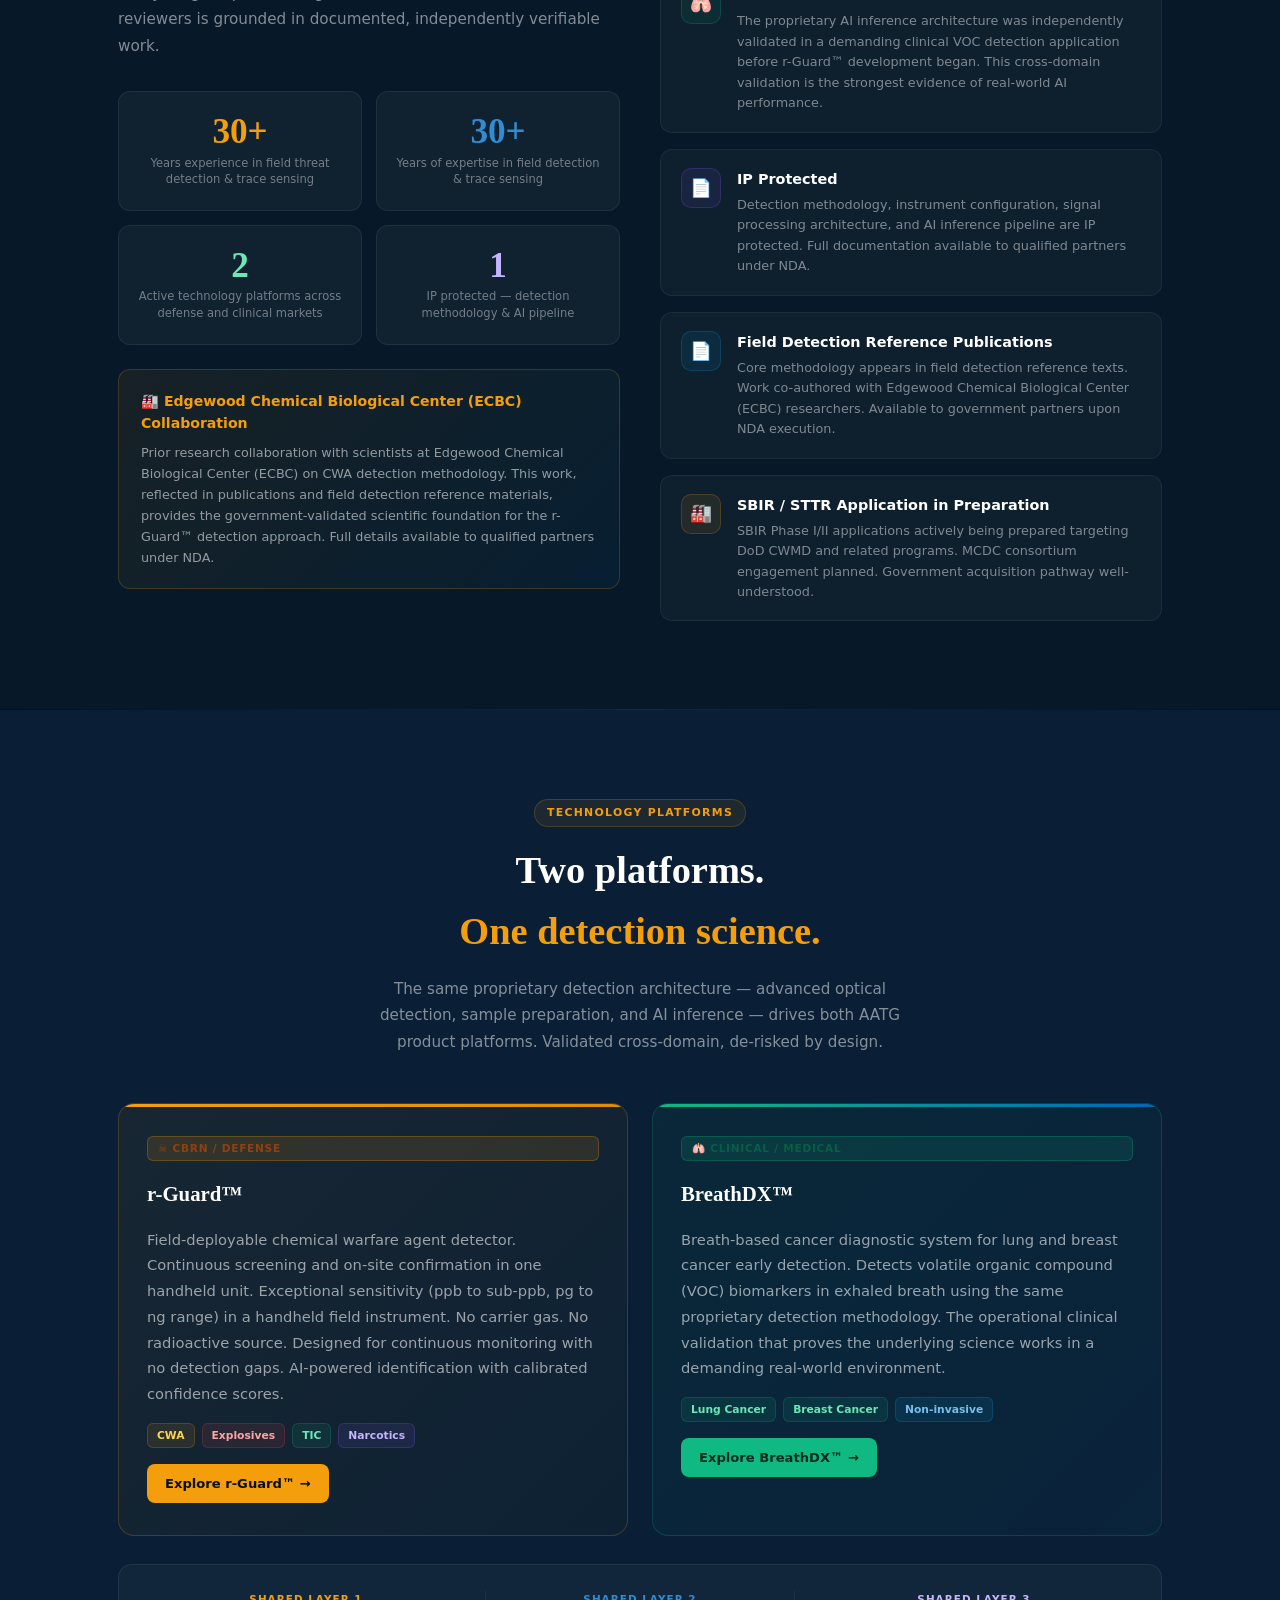
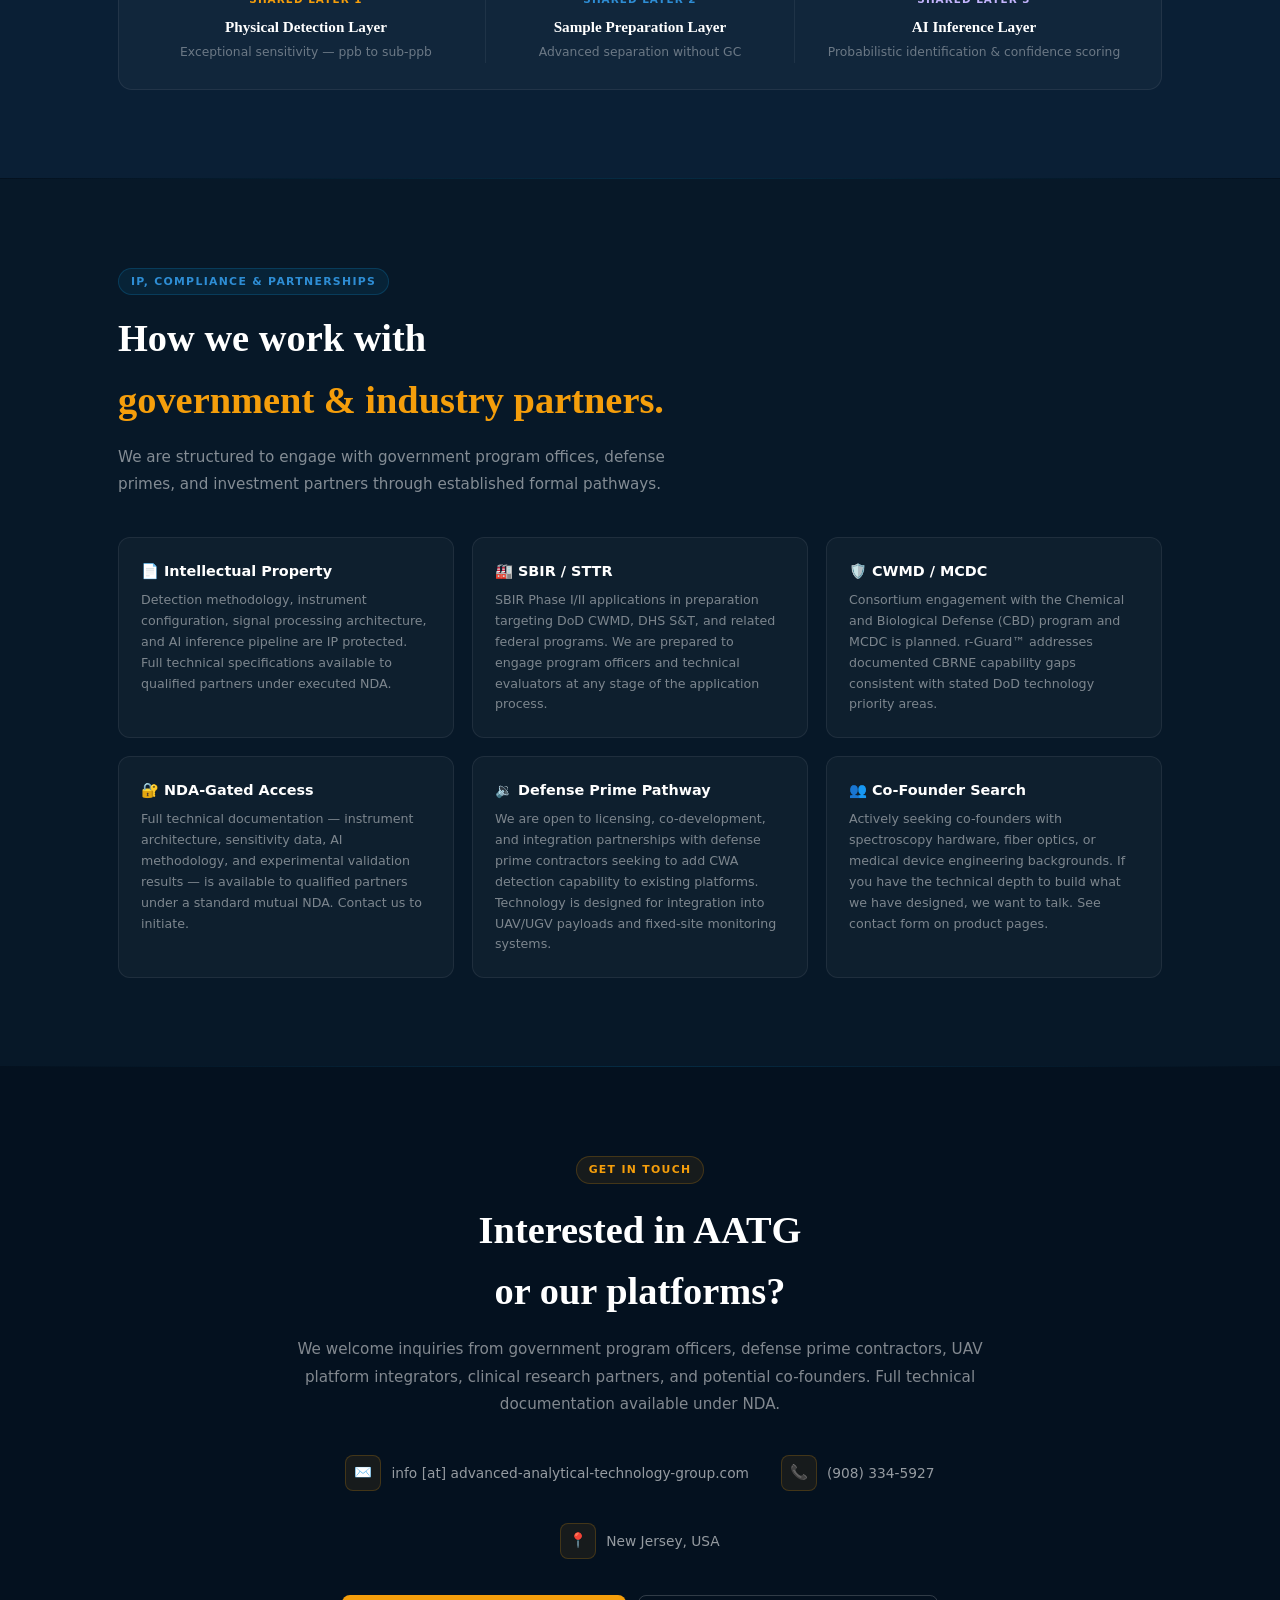
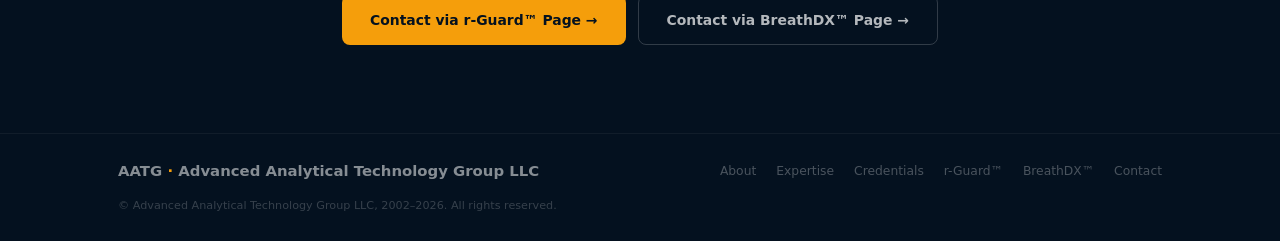
==== commit a5c556f8: "Rename Aberdeen Proving Ground to ECBC in about.html" ====
--- a/about.html
+++ b/about.html
@@ -117,9 +117,9 @@
 .stat-item{background:rgba(255,255,255,.04);border:1px solid rgba(255,255,255,.07);border-radius:12px;padding:22px 18px;text-align:center}
 .stat-n{font-size:2.2rem;font-weight:900;line-height:1;margin-bottom:5px;font-family:Georgia,serif}
 .stat-l{font-size:.72rem;color:rgba(255,255,255,.42);line-height:1.45;font-family:system-ui,sans-serif}
-.aberdeen-box{background:linear-gradient(135deg,rgba(245,158,11,.07),rgba(14,165,233,.05));border:1px solid rgba(245,158,11,.2);border-radius:12px;padding:20px 22px}
-.aberdeen-box h4{font-size:.88rem;font-weight:700;color:var(--amber);margin-bottom:7px;font-family:system-ui,sans-serif}
-.aberdeen-box p{font-size:.8rem;color:rgba(255,255,255,.55);line-height:1.65;font-family:system-ui,sans-serif}
+.ecbc-box{background:linear-gradient(135deg,rgba(245,158,11,.07),rgba(14,165,233,.05));border:1px solid rgba(245,158,11,.2);border-radius:12px;padding:20px 22px}
+.ecbc-box h4{font-size:.88rem;font-weight:700;color:var(--amber);margin-bottom:7px;font-family:system-ui,sans-serif}
+.ecbc-box p{font-size:.8rem;color:rgba(255,255,255,.55);line-height:1.65;font-family:system-ui,sans-serif}
 @media(max-width:800px){.cred-grid{grid-template-columns:1fr}}
 
 /* PLATFORMS */
@@ -298,7 +298,7 @@
       <div style="position:absolute;top:0;left:0;right:0;height:3px;background:linear-gradient(90deg,var(--purple),transparent)"></div>
       <div class="exp-ico">&#9878;</div>
       <h3>Chemical Warfare Agent Detection</h3>
-      <p>Nearly three decades of experience in CWA detection methodology, instrument characterization, and field deployment considerations. Prior collaboration with researchers at Aberdeen Proving Ground on CWA detection methodology. Deep understanding of the operational constraints that laboratory instruments do not model.</p>
+      <p>Nearly three decades of experience in CWA detection methodology, instrument characterization, and field deployment considerations. Prior collaboration with researchers at Edgewood Chemical Biological Center (ECBC) on CWA detection methodology. Deep understanding of the operational constraints that laboratory instruments do not model.</p>
     </div>
     <div class="exp-card" style="border-color:rgba(16,185,129,.15)">
       <div style="position:absolute;top:0;left:0;right:0;height:3px;background:linear-gradient(90deg,var(--green),transparent)"></div>
@@ -352,9 +352,9 @@
         </div>
       </div>
 
-      <div class="aberdeen-box">
-        <h4>&#127981; Aberdeen Proving Ground Collaboration</h4>
-        <p>Prior research collaboration with scientists at Aberdeen Proving Ground on CWA detection methodology. This work, reflected in publications and field detection reference materials, provides the government-validated scientific foundation for the r-Guard&trade; detection approach. Full details available to qualified partners under NDA.</p>
+      <div class="ecbc-box">
+        <h4>&#127981; Edgewood Chemical Biological Center (ECBC) Collaboration</h4>
+        <p>Prior research collaboration with scientists at Edgewood Chemical Biological Center (ECBC) on CWA detection methodology. This work, reflected in publications and field detection reference materials, provides the government-validated scientific foundation for the r-Guard&trade; detection approach. Full details available to qualified partners under NDA.</p>
       </div>
     </div>
 
@@ -384,7 +384,7 @@
         <div class="cred-ico" style="background:rgba(14,165,233,.09);border:1px solid rgba(14,165,233,.2)">&#128196;</div>
         <div>
           <h4>Field Detection Reference Publications</h4>
-          <p>Core methodology appears in field detection reference texts. Work co-authored with Aberdeen Proving Ground researchers. Available to government partners upon NDA execution.</p>
+          <p>Core methodology appears in field detection reference texts. Work co-authored with Edgewood Chemical Biological Center (ECBC) researchers. Available to government partners upon NDA execution.</p>
         </div>
       </div>
       <div class="cred-item">
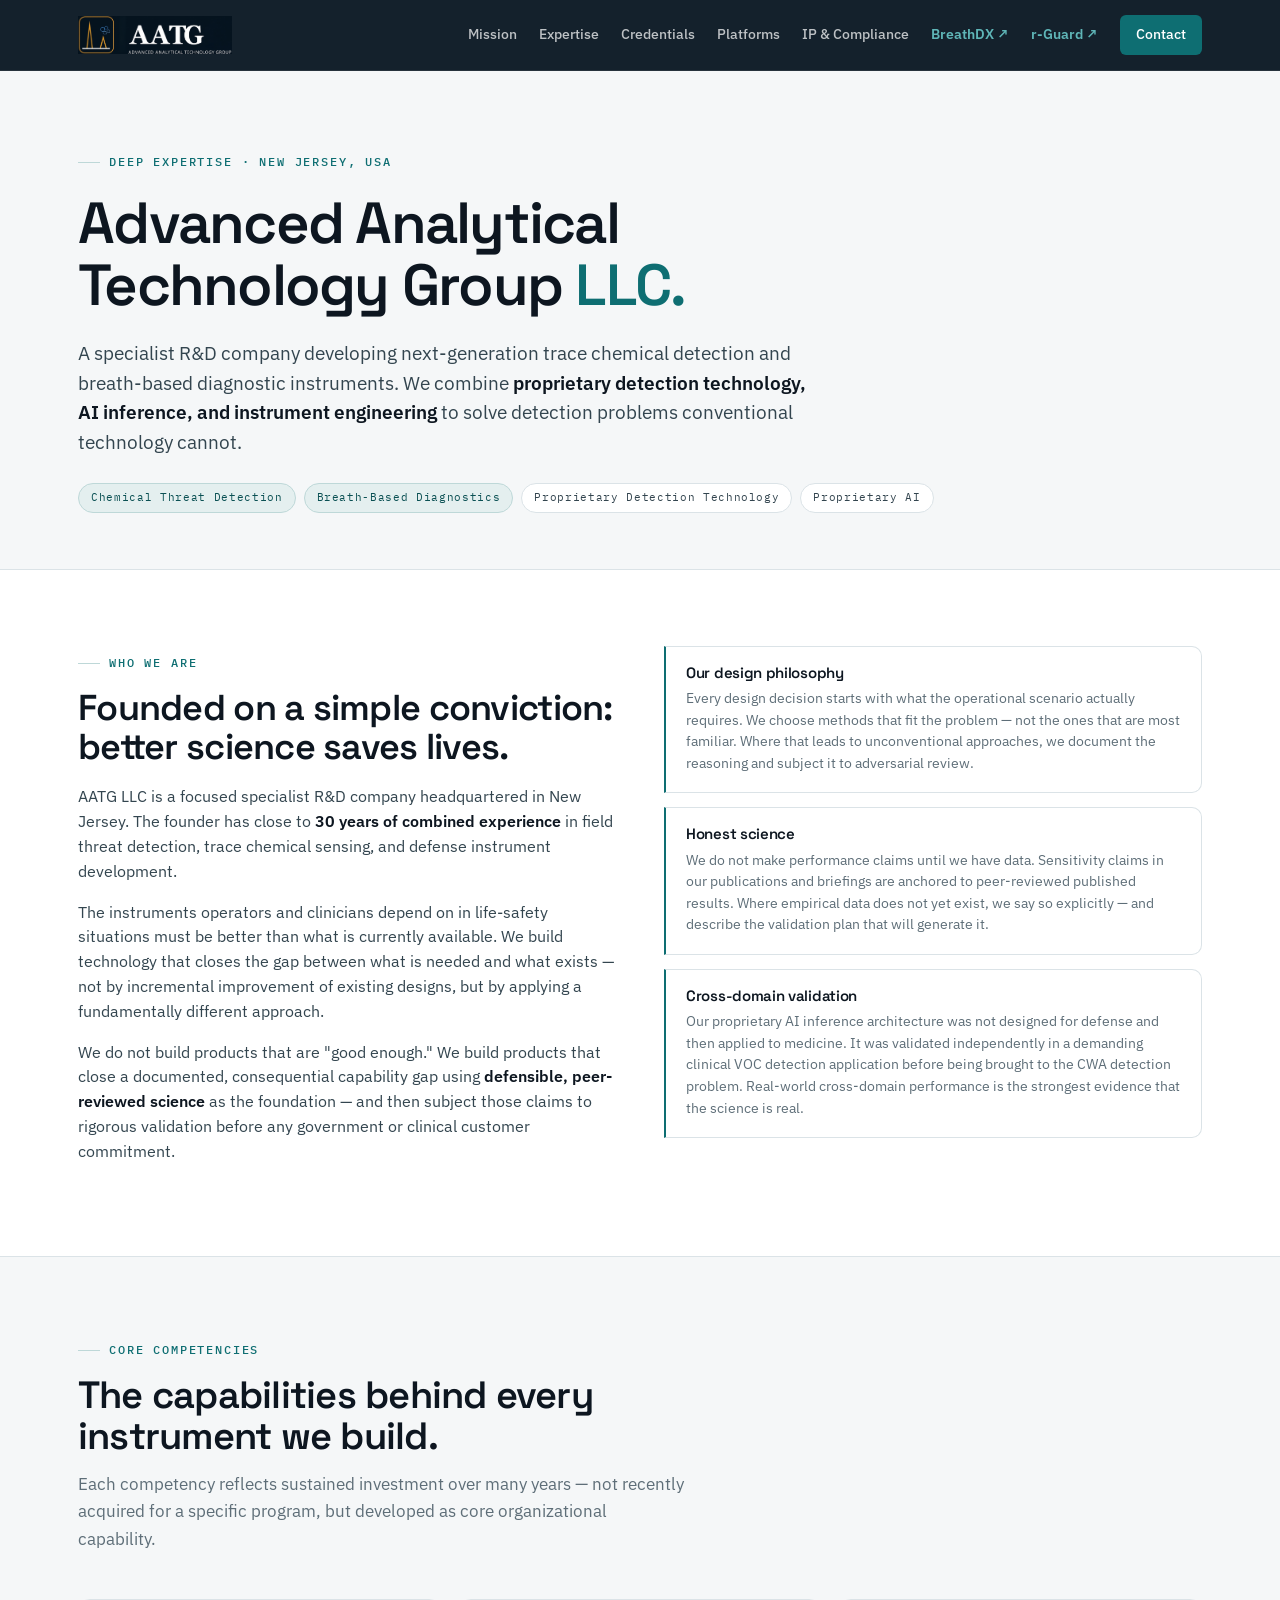
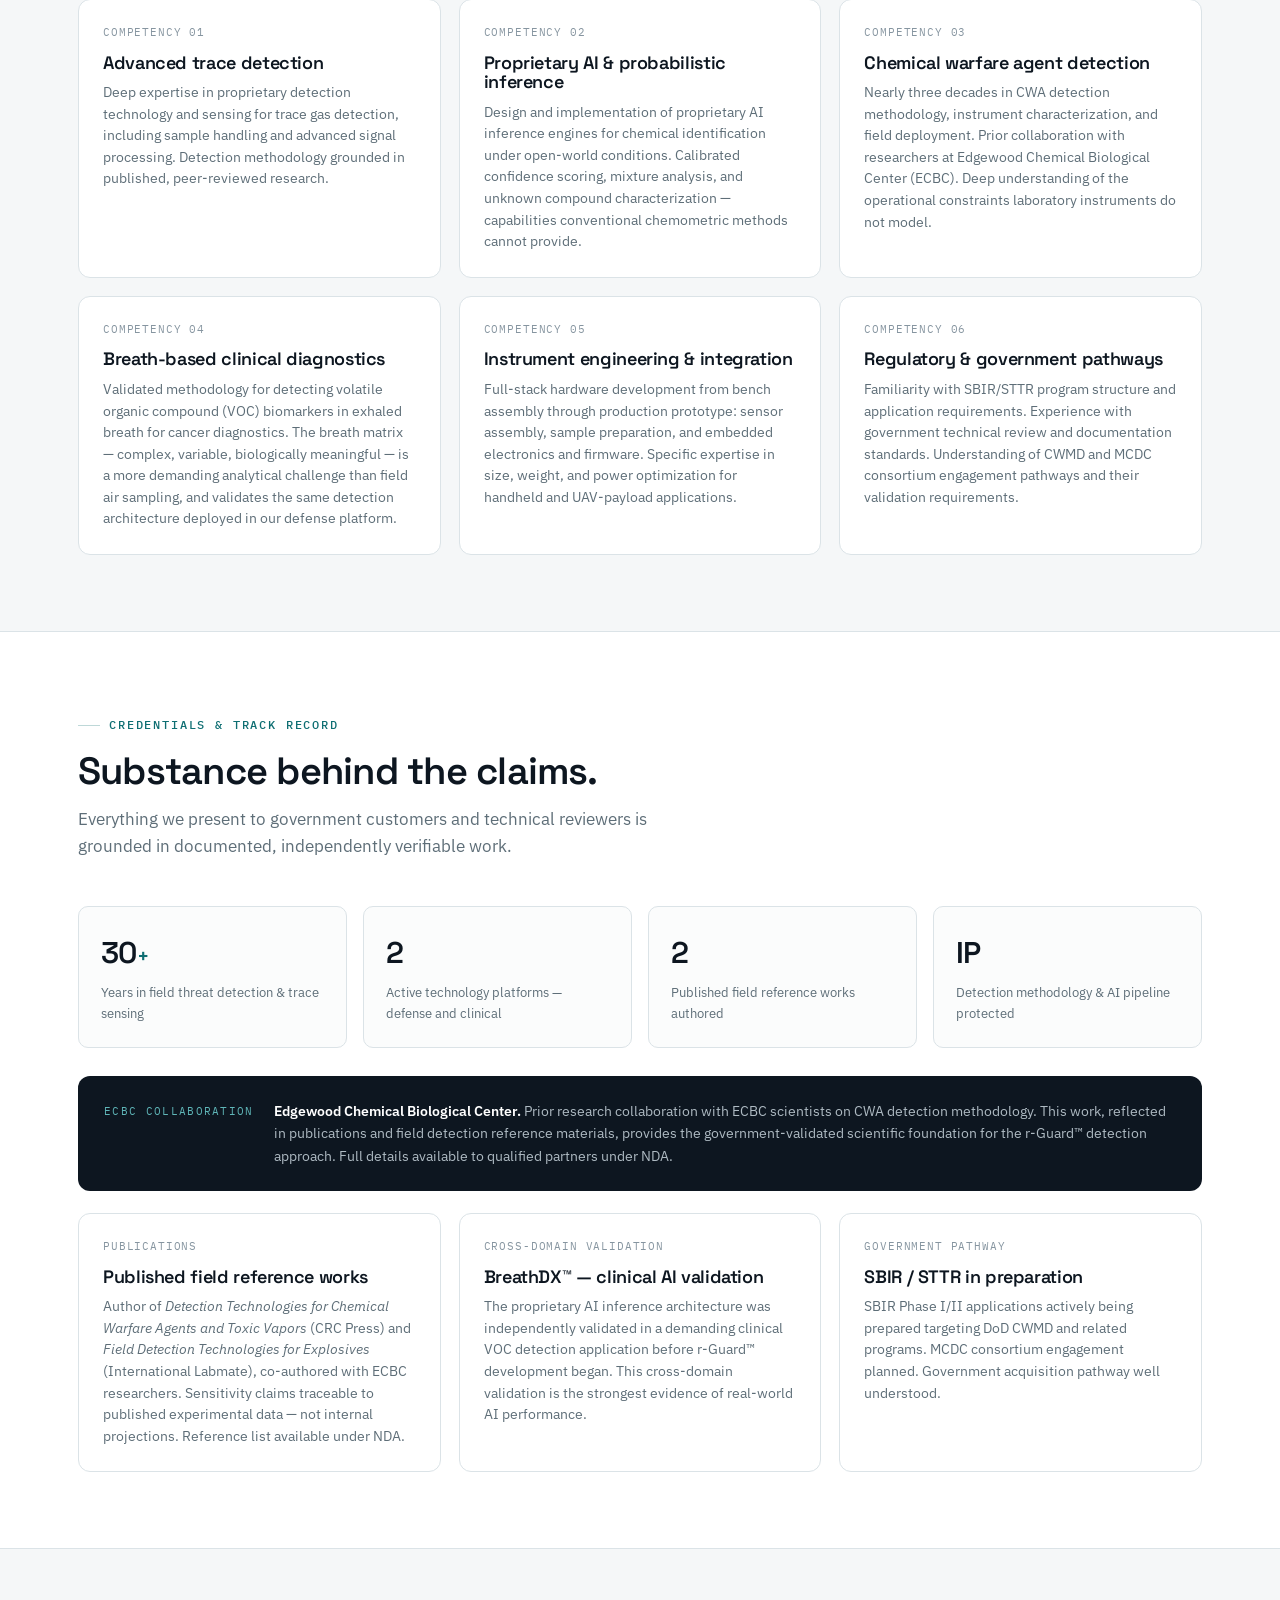
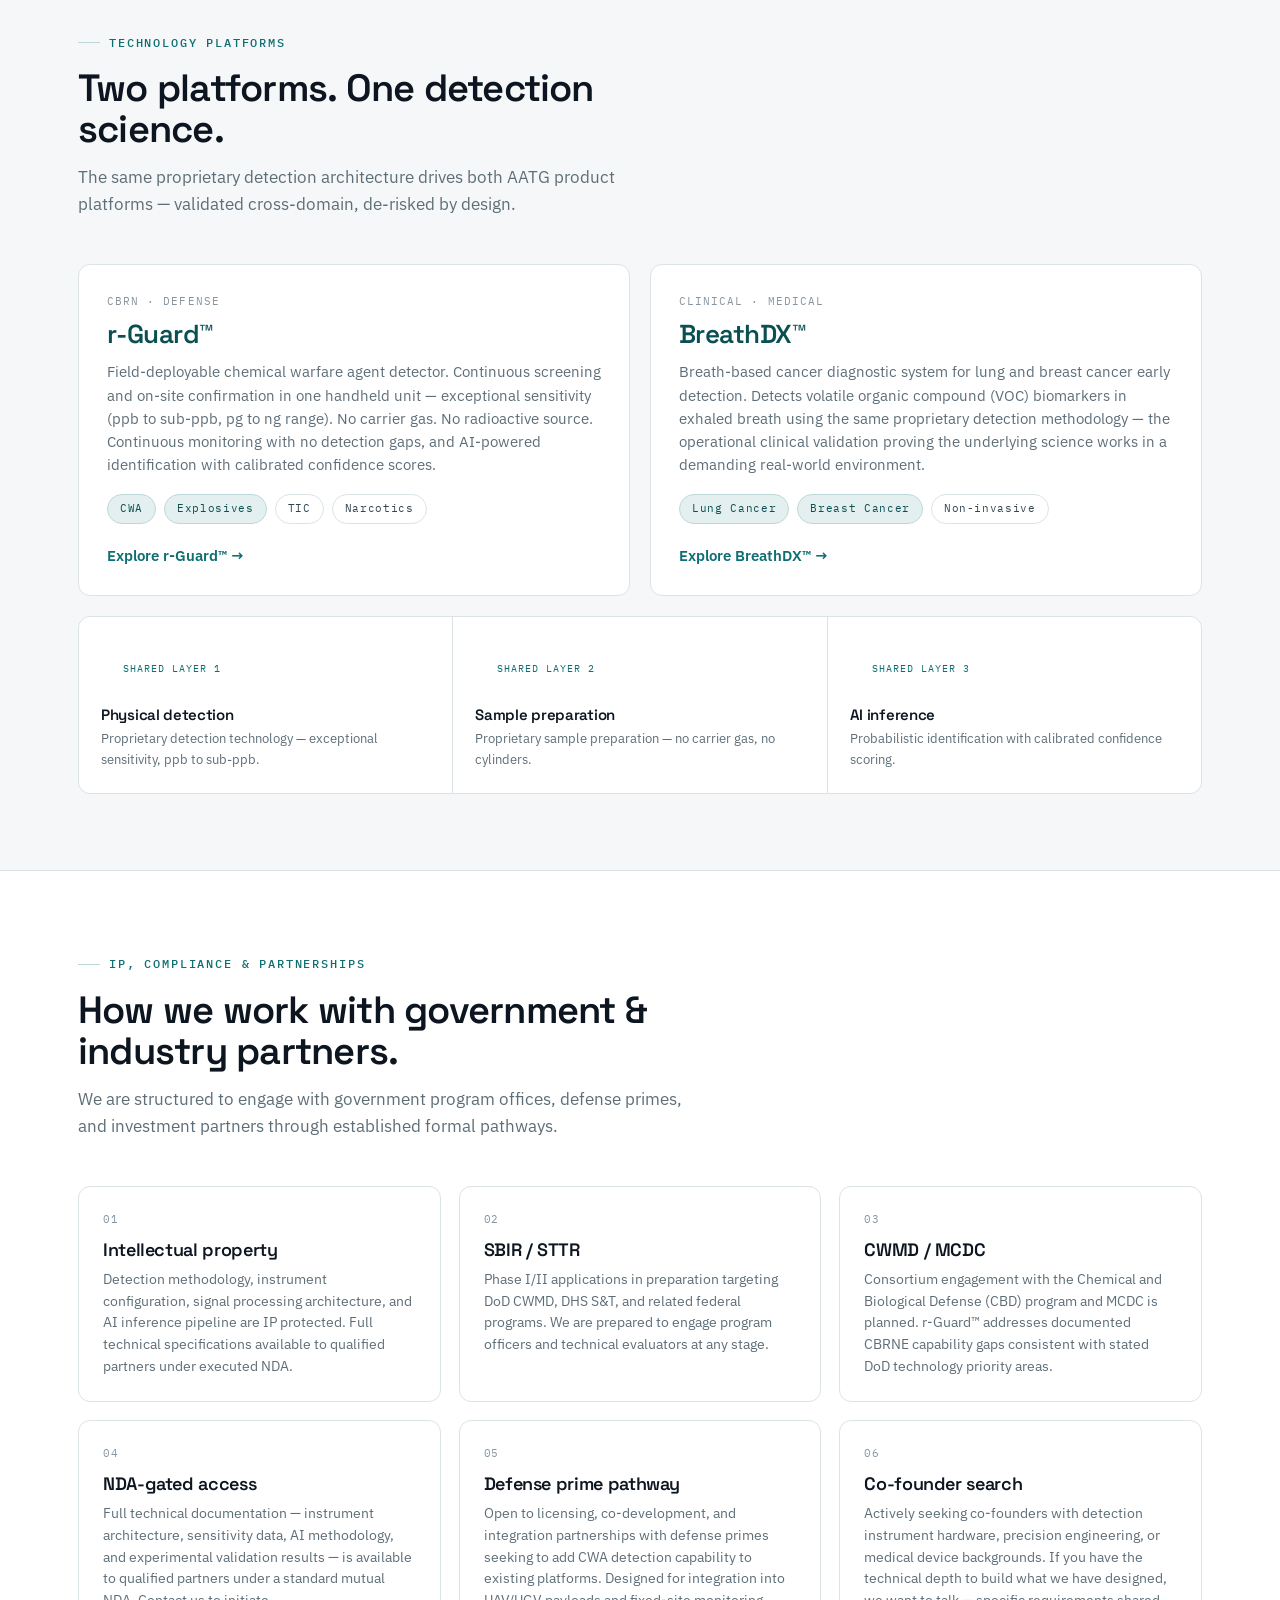
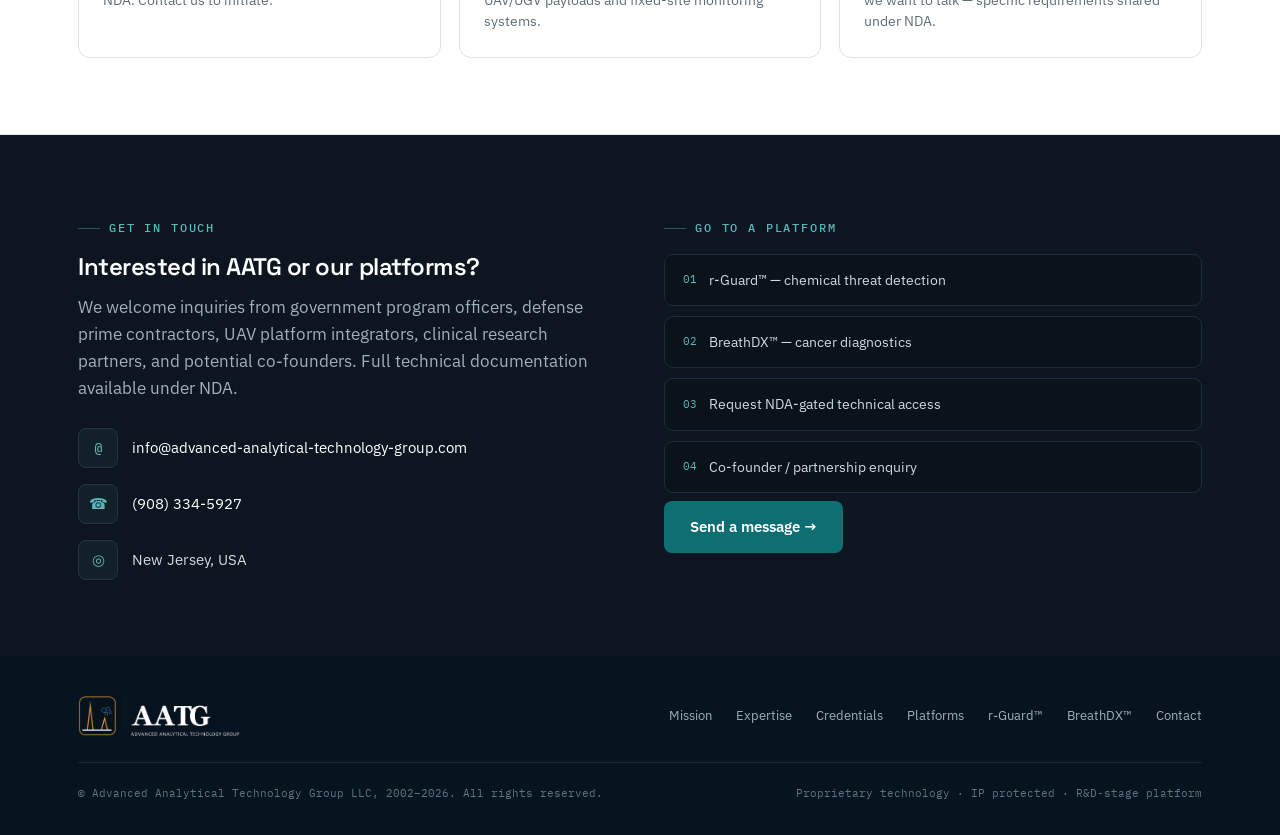
==== commit dea890b5: "Update print statement from 'Hello' to 'Goodbye'" ====
--- a/about.html
+++ b/about.html
@@ -3,555 +3,276 @@
 <head>
 <meta charset="UTF-8">
 <meta name="viewport" content="width=device-width, initial-scale=1.0">
-<title>AATG &middot; About Advanced Analytical Technology Group</title>
-<link rel="icon" type="image/png" href="images/aatg_logo.png">
+<title>About AATG — Advanced Analytical Technology Group</title>
+<meta name="description" content="AATG is a New Jersey R&D company developing next-generation trace chemical detection and breath-based diagnostic instruments — combining proprietary detection technology, AI inference, and instrument engineering.">
+<link rel="icon" type="image/png" href="images/favicon.png">
+<link rel="preconnect" href="https://fonts.googleapis.com">
+<link rel="preconnect" href="https://fonts.gstatic.com" crossorigin>
+<link href="https://fonts.googleapis.com/css2?family=Space+Grotesk:wght@400;500;600;700&family=IBM+Plex+Sans:wght@400;500;600;700&family=IBM+Plex+Mono:wght@400;500;600&display=swap" rel="stylesheet">
+<link rel="stylesheet" href="css/aatg.css">
 <style>
-*,*::before,*::after{box-sizing:border-box;margin:0;padding:0}
-:root{
-  --navy:#04111F;--navy2:#071828;--navy3:#0A1F35;
-  --teal:#0067B8;--teal2:#2E8DD4;--teal3:#7BBDE8;--teal-d:#005496;
-  --amber:#F59E0B;--amber2:#FCD34D;
-  --green:#10B981;--red:#EF4444;--purple:#8B5CF6;--purple2:#C4B5FD;
-  --slate3:#E2E8F0;--white:#F8FAFC;--text:#1E293B;--text2:#475569;
-}
-html{scroll-behavior:smooth;scroll-padding-top:100px}
-body{font-family:Georgia,'Times New Roman',serif;color:var(--text);background:var(--navy);line-height:1.6;overflow-x:hidden}
-a{color:inherit;text-decoration:none}
-.container{max-width:1100px;margin:0 auto;padding:0 28px}
-.sans{font-family:system-ui,-apple-system,'Segoe UI',sans-serif}
-
-/* NAV */
-#nav{position:fixed;top:0;left:0;right:0;z-index:200;transition:all .3s}
-#nav.scrolled{background:rgba(6,13,26,.97);border-bottom:1px solid rgba(14,165,233,.15)}
-.nav-wrap{max-width:1100px;margin:0 auto;padding:0 28px}
-.nav-row1{display:flex;align-items:center;justify-content:space-between;padding:9px 0}
-.nav-row2{display:flex;align-items:center;justify-content:flex-end;gap:20px;padding:2px 0 8px;border-top:1px solid rgba(255,255,255,.07)}
-.nav-links{display:flex;gap:20px;list-style:none;align-items:center}
-.nav-links a{color:rgba(255,255,255,.65);font-size:.81rem;transition:color .2s;white-space:nowrap;font-family:system-ui,sans-serif}
-.nav-links a:hover,.nav-links a.active{color:var(--amber)}
-.nav-cta{padding:6px 16px;border-radius:20px;background:var(--amber);color:var(--navy)!important;font-weight:700;font-size:.81rem;white-space:nowrap}
-.nav-cta:hover{background:#e08d00!important}
-.nav-rguard{display:inline-flex;align-items:center;gap:5px;padding:4px 11px;border-radius:20px;background:rgba(245,158,11,.12);border:1px solid rgba(245,158,11,.3);color:#FCD34D!important;font-size:.78rem;font-weight:700;white-space:nowrap}
-.nav-rguard:hover{background:rgba(245,158,11,.22)!important}
-.nav-breathdx{display:inline-flex;align-items:center;gap:5px;padding:4px 11px;border-radius:20px;background:rgba(16,185,129,.1);border:1px solid rgba(16,185,129,.28);color:#6EE7B7!important;font-size:.78rem;font-weight:700;white-space:nowrap}
-.nav-breathdx:hover{background:rgba(16,185,129,.2)!important}
-.nav-burger{display:none;flex-direction:column;gap:5px;cursor:pointer;padding:6px;background:none;border:none;flex-shrink:0}
-.nav-burger span{display:block;width:22px;height:2px;background:rgba(255,255,255,.8);border-radius:2px;transition:all .25s}
-.nav-burger.open span:nth-child(1){transform:translateY(7px) rotate(45deg)}
-.nav-burger.open span:nth-child(2){opacity:0}
-.nav-burger.open span:nth-child(3){transform:translateY(-7px) rotate(-45deg)}
-#nav-panel{position:fixed;top:0;right:-290px;width:280px;height:100vh;background:rgba(4,17,31,.98);border-left:1px solid rgba(245,158,11,.15);z-index:199;transition:right .3s ease;overflow-y:auto;padding:80px 24px 40px}
-#nav-panel.open{right:0}
-.panel-group{margin-bottom:26px}
-.panel-label{font-size:.63rem;font-weight:700;letter-spacing:.13em;text-transform:uppercase;color:rgba(255,255,255,.28);margin-bottom:9px;font-family:system-ui,sans-serif}
-.panel-links{display:flex;flex-direction:column}
-.panel-links a{color:rgba(255,255,255,.7);font-size:.9rem;padding:9px 0;border-bottom:1px solid rgba(255,255,255,.05);font-family:system-ui,sans-serif;transition:color .2s}
-.panel-links a:last-child{border-bottom:none}
-.panel-links a:hover{color:var(--amber)}
-#nav-overlay{display:none;position:fixed;inset:0;background:rgba(0,0,0,.55);z-index:198}
-#nav-overlay.open{display:block}
-@media(max-width:820px){.nav-row2,.nav-links{display:none}.nav-burger{display:flex}}
-
-/* HERO */
-#hero{min-height:70vh;background:var(--navy);display:flex;align-items:center;position:relative;overflow:hidden;padding-top:80px}
-.hero-grid{position:absolute;inset:0;background-image:linear-gradient(rgba(245,158,11,.025) 1px,transparent 1px),linear-gradient(90deg,rgba(245,158,11,.025) 1px,transparent 1px);background-size:60px 60px;pointer-events:none}
-.hero-glow{position:absolute;width:560px;height:560px;border-radius:50%;background:radial-gradient(circle,rgba(14,165,233,.1),transparent 68%);top:-100px;right:-60px;filter:blur(80px);pointer-events:none}
-.hero-glow2{position:absolute;width:360px;height:360px;border-radius:50%;background:radial-gradient(circle,rgba(245,158,11,.08),transparent 70%);bottom:-80px;left:-40px;filter:blur(70px);pointer-events:none}
-.hero-in{position:relative;z-index:2;max-width:800px;padding:110px 28px 80px}
-.eyebrow{display:inline-flex;align-items:center;gap:8px;padding:5px 14px;border-radius:20px;background:rgba(14,165,233,.1);border:1px solid rgba(14,165,233,.25);color:var(--teal3);font-size:.7rem;font-weight:700;letter-spacing:.1em;text-transform:uppercase;margin-bottom:22px;font-family:system-ui,sans-serif}
-.eyebrow-dot{width:6px;height:6px;border-radius:50%;background:var(--teal2);animation:blink 2.4s ease-in-out infinite}
-@keyframes blink{0%,100%{opacity:1}50%{opacity:.25}}
-.hero-in h1{font-size:clamp(2.2rem,4.5vw,3.8rem);font-weight:900;color:#fff;line-height:1.1;margin-bottom:20px}
-.hero-in h1 em{font-style:normal;color:var(--amber)}
-.hero-in p{font-size:1rem;color:rgba(255,255,255,.58);line-height:1.8;max-width:640px;font-family:system-ui,sans-serif;margin-bottom:32px}
-.hero-pills{display:flex;flex-wrap:wrap;gap:9px}
-.pill{padding:5px 14px;border-radius:20px;font-size:.72rem;font-weight:700;font-family:system-ui,sans-serif;letter-spacing:.04em;border:1px solid}
-
-/* SECTION HEADERS */
-.stag{display:inline-block;font-size:.68rem;font-weight:700;letter-spacing:.12em;text-transform:uppercase;padding:4px 12px;border-radius:20px;margin-bottom:13px;font-family:system-ui,sans-serif}
-.stag.amber{color:var(--amber);background:rgba(245,158,11,.08);border:1px solid rgba(245,158,11,.2)}
-.stag.teal{color:var(--teal2);background:rgba(14,165,233,.08);border:1px solid rgba(14,165,233,.2)}
-.stag.green{color:#6EE7B7;background:rgba(16,185,129,.08);border:1px solid rgba(16,185,129,.2)}
-.stag.purple{color:var(--purple2);background:rgba(139,92,246,.08);border:1px solid rgba(139,92,246,.2)}
-.section-h{font-size:clamp(1.65rem,3vw,2.4rem);font-weight:900;color:#fff;margin-bottom:13px}
-.section-h em{font-style:normal;color:var(--amber)}
-.section-sub{font-size:.95rem;color:rgba(255,255,255,.5);line-height:1.75;max-width:560px;font-family:system-ui,sans-serif}
-
-/* DIVIDER */
-.divider{height:1px;background:linear-gradient(90deg,transparent,rgba(14,165,233,.18),transparent);margin:0}
-
-/* MISSION */
-#mission{background:var(--navy2);padding:88px 0}
-.mission-grid{display:grid;grid-template-columns:1fr 1fr;gap:56px;align-items:start}
-.mission-text p{font-size:.95rem;color:rgba(255,255,255,.62);line-height:1.85;margin-bottom:18px;font-family:system-ui,sans-serif}
-.mission-text p strong{color:rgba(255,255,255,.9)}
-.mission-aside{display:flex;flex-direction:column;gap:16px}
-.aside-card{background:rgba(255,255,255,.04);border:1px solid rgba(255,255,255,.07);border-radius:12px;padding:22px;position:relative;overflow:hidden}
-.aside-card::before{content:'';position:absolute;top:0;left:0;right:0;height:2px}
-.aside-card h4{font-size:.93rem;font-weight:700;color:#fff;margin-bottom:7px;font-family:system-ui,sans-serif}
-.aside-card p{font-size:.81rem;color:rgba(255,255,255,.5);line-height:1.65;font-family:system-ui,sans-serif}
-@media(max-width:800px){.mission-grid{grid-template-columns:1fr}}
-
-/* EXPERTISE */
-#expertise{background:var(--navy);padding:88px 0}
-.exp-grid{display:grid;grid-template-columns:repeat(3,1fr);gap:20px;margin-top:48px}
-.exp-card{border-radius:14px;padding:26px;border:1px solid rgba(255,255,255,.07);position:relative;overflow:hidden;transition:transform .25s,box-shadow .25s,border-color .25s;background:rgba(255,255,255,.03)}
-.exp-card:hover{transform:translateY(-5px);box-shadow:0 20px 50px rgba(0,0,0,.28);border-color:rgba(245,158,11,.3)}
-.exp-card::after{content:'';position:absolute;top:0;left:0;right:0;height:3px}
-.exp-ico{font-size:1.7rem;margin-bottom:13px}
-.exp-card h3{font-size:1rem;font-weight:800;color:#fff;margin-bottom:9px;font-family:system-ui,sans-serif}
-.exp-card p{font-size:.81rem;color:rgba(255,255,255,.5);line-height:1.7;font-family:system-ui,sans-serif}
-@media(max-width:900px){.exp-grid{grid-template-columns:1fr 1fr}}
-@media(max-width:560px){.exp-grid{grid-template-columns:1fr}}
-
-/* CREDENTIALS */
-#credentials{background:var(--navy2);padding:88px 0}
-.cred-grid{display:grid;grid-template-columns:1fr 1fr;gap:40px;align-items:start}
-.cred-list{display:flex;flex-direction:column;gap:16px}
-.cred-item{display:flex;align-items:flex-start;gap:16px;padding:18px 20px;border-radius:12px;background:rgba(255,255,255,.03);border:1px solid rgba(255,255,255,.06);transition:border-color .25s}
-.cred-item:hover{border-color:rgba(245,158,11,.25)}
-.cred-ico{width:40px;height:40px;border-radius:10px;display:flex;align-items:center;justify-content:center;font-size:1.1rem;flex-shrink:0}
-.cred-item h4{font-size:.9rem;font-weight:700;color:#fff;margin-bottom:4px;font-family:system-ui,sans-serif}
-.cred-item p{font-size:.8rem;color:rgba(255,255,255,.47);line-height:1.6;font-family:system-ui,sans-serif}
-.stat-block{display:grid;grid-template-columns:1fr 1fr;gap:14px;margin-bottom:24px}
-.stat-item{background:rgba(255,255,255,.04);border:1px solid rgba(255,255,255,.07);border-radius:12px;padding:22px 18px;text-align:center}
-.stat-n{font-size:2.2rem;font-weight:900;line-height:1;margin-bottom:5px;font-family:Georgia,serif}
-.stat-l{font-size:.72rem;color:rgba(255,255,255,.42);line-height:1.45;font-family:system-ui,sans-serif}
-.ecbc-box{background:linear-gradient(135deg,rgba(245,158,11,.07),rgba(14,165,233,.05));border:1px solid rgba(245,158,11,.2);border-radius:12px;padding:20px 22px}
-.ecbc-box h4{font-size:.88rem;font-weight:700;color:var(--amber);margin-bottom:7px;font-family:system-ui,sans-serif}
-.ecbc-box p{font-size:.8rem;color:rgba(255,255,255,.55);line-height:1.65;font-family:system-ui,sans-serif}
-@media(max-width:800px){.cred-grid{grid-template-columns:1fr}}
-
-/* PLATFORMS */
-#platforms{background:var(--navy3);padding:88px 0}
-.plat-grid{display:grid;grid-template-columns:1fr 1fr;gap:24px;margin-top:48px}
-.plat-card{border-radius:16px;padding:32px 28px;border:1px solid rgba(255,255,255,.09);position:relative;overflow:hidden;display:flex;flex-direction:column;gap:16px;transition:transform .25s,box-shadow .25s,border-color .25s}
-.plat-card:hover{transform:translateY(-5px);box-shadow:0 20px 56px rgba(0,0,0,.28)}
-.plat-card::before{content:'';position:absolute;top:0;left:0;right:0;height:3px}
-.plat-tag{display:inline-block;padding:3px 10px;border-radius:6px;font-size:.66rem;font-weight:800;text-transform:uppercase;letter-spacing:.07em;font-family:system-ui,sans-serif}
-.plat-card h3{font-size:1.3rem;font-weight:900;color:#fff}
-.plat-card p{font-size:.85rem;color:rgba(255,255,255,.52);line-height:1.75;font-family:system-ui,sans-serif}
-.plat-link{display:inline-flex;align-items:center;gap:6px;padding:9px 18px;border-radius:8px;font-size:.82rem;font-weight:700;font-family:system-ui,sans-serif;transition:all .2s;align-self:flex-start}
-@media(max-width:700px){.plat-grid{grid-template-columns:1fr}}
-
-/* IP / COMPLIANCE */
-#compliance{background:var(--navy2);padding:88px 0}
-.comp-grid{display:grid;grid-template-columns:repeat(3,1fr);gap:18px}
-.comp-card{background:rgba(255,255,255,.03);border:1px solid rgba(255,255,255,.07);border-radius:12px;padding:22px;transition:border-color .25s}
-.comp-card:hover{border-color:rgba(14,165,233,.28)}
-.comp-card h4{font-size:.9rem;font-weight:700;color:#fff;margin-bottom:7px;font-family:system-ui,sans-serif;display:flex;align-items:center;gap:9px}
-.comp-card p{font-size:.79rem;color:rgba(255,255,255,.46);line-height:1.65;font-family:system-ui,sans-serif}
-@media(max-width:820px){.comp-grid{grid-template-columns:1fr 1fr}}
-@media(max-width:500px){.comp-grid{grid-template-columns:1fr}}
-
-/* CONTACT STRIP */
-#contact-strip{background:var(--navy);padding:88px 0}
-.contact-inner{max-width:740px;margin:0 auto;text-align:center}
-.contact-inner h2{font-size:clamp(1.6rem,3vw,2.4rem);font-weight:900;color:#fff;margin-bottom:14px}
-.contact-inner p{font-size:.95rem;color:rgba(255,255,255,.5);line-height:1.8;margin-bottom:36px;font-family:system-ui,sans-serif}
-.contact-details{display:flex;justify-content:center;flex-wrap:wrap;gap:32px;margin-bottom:36px}
-.cd-item{display:flex;align-items:center;gap:10px}
-.cd-ico{width:36px;height:36px;border-radius:8px;background:rgba(245,158,11,.08);border:1px solid rgba(245,158,11,.2);display:flex;align-items:center;justify-content:center;font-size:.9rem;flex-shrink:0}
-.cd-item span{font-size:.86rem;color:rgba(255,255,255,.58);font-family:system-ui,sans-serif}
-.btn-amber{padding:13px 28px;border-radius:8px;background:var(--amber);color:var(--navy);font-weight:700;font-size:.87rem;border:none;cursor:pointer;font-family:system-ui,sans-serif;display:inline-flex;align-items:center;gap:7px;transition:all .2s}
-.btn-amber:hover{background:#e08d00;transform:translateY(-2px)}
-.btn-ghost{padding:13px 28px;border-radius:8px;background:transparent;color:rgba(255,255,255,.7);font-weight:600;font-size:.87rem;border:1px solid rgba(255,255,255,.18);cursor:pointer;font-family:system-ui,sans-serif;display:inline-flex;align-items:center;gap:7px;transition:all .2s}
-.btn-ghost:hover{border-color:var(--amber);color:var(--amber)}
-
-/* FOOTER */
-footer{background:var(--navy);border-top:1px solid rgba(255,255,255,.05);padding:26px 0}
-.foot{display:flex;justify-content:space-between;align-items:center;flex-wrap:wrap;gap:13px}
-.flogo{font-size:.93rem;font-weight:700;color:rgba(255,255,255,.52);font-family:system-ui,sans-serif}
-.flogo b{color:var(--amber)}
-.flinks{display:flex;gap:20px}
-.flinks a{color:rgba(255,255,255,.28);font-size:.77rem;transition:color .2s;font-family:system-ui,sans-serif}
-.flinks a:hover{color:var(--amber)}
-.fcopy{color:rgba(255,255,255,.2);font-size:.7rem;font-family:system-ui,sans-serif}
+/* about-page specifics */
+.hero-a{padding:74px 0 56px}
+.hero-a h1{font-size:clamp(36px,5vw,58px); font-weight:600; letter-spacing:-.03em; margin:20px 0 0}
+.hero-a h1 .u{color:var(--teal)}
+.hero-a p.lede{font-size:18.5px; color:var(--body); margin:22px 0 26px; max-width:40em}
+.hero-a p.lede b{color:var(--ink); font-weight:600}
+.mission-grid{display:grid; grid-template-columns:1fr 1fr; gap:48px; align-items:start}
+.mission-grid h2{font-size:clamp(26px,3.2vw,36px); margin-bottom:18px}
+.mission-grid p{font-size:15.5px; margin-bottom:16px}
+.mission-grid p b{color:var(--ink); font-weight:600}
+.phil{display:flex; flex-direction:column; gap:14px}
+.phil .p{border:1px solid var(--line); border-left:2px solid var(--teal); border-radius:0 10px 10px 0; background:var(--panel); padding:18px 20px}
+.phil .p h3{font-size:15px; margin-bottom:7px}
+.phil .p p{font-size:13.5px; color:var(--muted); margin:0}
+.cred-strip{display:grid; grid-template-columns:repeat(4,1fr); gap:16px; margin-bottom:28px}
+.plat-2{display:grid; grid-template-columns:1fr 1fr; gap:20px}
+.pbox{border:1px solid var(--line); border-radius:12px; background:var(--panel); padding:28px; display:flex; flex-direction:column}
+.pbox .k{font-family:var(--mono); font-size:10.5px; letter-spacing:.1em; text-transform:uppercase; color:var(--faint); margin-bottom:10px}
+.pbox h3{font-size:26px; color:var(--teal-deep); margin-bottom:12px}
+.pbox p{font-size:14.5px; color:var(--muted); margin-bottom:18px}
+.pbox .tags{margin-bottom:20px}
+.pbox a.go{margin-top:auto; font-weight:600; color:var(--teal); font-size:14.5px}
+.pbox a.go:hover{color:var(--teal-deep)}
+.layers{display:grid; grid-template-columns:repeat(3,1fr); gap:1px; background:var(--line); border:1px solid var(--line); border-radius:12px; overflow:hidden; margin-top:20px}
+.layers div{background:var(--panel); padding:22px}
+.layers .k{font-family:var(--mono); font-size:10px; letter-spacing:.1em; text-transform:uppercase; color:var(--teal); margin-bottom:8px}
+.layers h4{font-size:15px; margin-bottom:6px}
+.layers p{font-size:13px; color:var(--muted)}
+@media(max-width:940px){.mission-grid,.plat-2{grid-template-columns:1fr}.cred-strip{grid-template-columns:1fr 1fr}.layers{grid-template-columns:1fr}}
 </style>
 </head>
 <body>
 
-<!-- NAV -->
-<nav id="nav">
-<div class="nav-wrap">
-  <div class="nav-row1">
-    <a href="about.html" style="display:flex;align-items:center;flex-shrink:0"><img src="images/aatg_logo.png" alt="AATG" style="height:38px;width:auto;display:block"></a>
-    <ul class="nav-links">
-      <li><a href="#mission">Mission</a></li>
-      <li><a href="#expertise">Expertise</a></li>
-      <li><a href="#credentials">Credentials</a></li>
-      <li><a href="#platforms">Platforms</a></li>
-      <li><a href="#compliance">IP &amp; Compliance</a></li>
-    </ul>
-    <button class="nav-burger" id="nav-burger" aria-label="Menu" onclick="toggleNav()">
-      <span></span><span></span><span></span>
-    </button>
-  </div>
-  <div class="nav-row2">
-    <ul class="nav-links">
-      <li><a href="r-guard.html" class="nav-rguard">&#9889; r-Guard&trade;</a></li>
-      <li><a href="index.html" class="nav-breathdx">&#x1FAC1; BreathDX&trade;</a></li>
-    </ul>
-    <a href="#contact-strip" class="nav-cta">Contact</a>
-  </div>
-</div>
-</nav>
-<div id="nav-panel">
-  <div class="panel-group">
-    <div class="panel-label">About AATG</div>
-    <div class="panel-links">
-      <a href="#mission" onclick="closeNav()">Mission</a>
-      <a href="#expertise" onclick="closeNav()">Expertise</a>
-      <a href="#credentials" onclick="closeNav()">Credentials</a>
-      <a href="#platforms" onclick="closeNav()">Platforms</a>
-      <a href="#compliance" onclick="closeNav()">IP &amp; Compliance</a>
-    </div>
-  </div>
-  <div class="panel-group">
-    <div class="panel-label">Products</div>
-    <div class="panel-links">
-      <a href="r-guard.html" onclick="closeNav()" style="color:#FCD34D">&#9889; r-Guard&trade; &mdash; Chemical Threat Detection</a>
-      <a href="index.html" onclick="closeNav()" style="color:#6EE7B7">&#x1FAC1; BreathDX&trade; &mdash; Cancer Diagnostics</a>
-    </div>
-  </div>
-  <a href="#contact-strip" onclick="closeNav()" style="display:block;margin-top:8px;padding:12px 20px;border-radius:8px;background:var(--amber);color:var(--navy);font-weight:700;font-size:.9rem;text-align:center;font-family:system-ui,sans-serif">Contact &rarr;</a>
-</div>
-<div id="nav-overlay" onclick="closeNav()"></div>
+<header class="nav">
+  <div class="nav-in">
+    <a class="nav-logo" href="index.html"><img src="images/aatg_logo.png" alt="AATG — Advanced Analytical Technology Group"></a>
+    <nav class="nav-links" id="navlinks">
+      <a href="#mission">Mission</a>
+      <a href="#expertise">Expertise</a>
+      <a href="#credentials">Credentials</a>
+      <a href="#platforms">Platforms</a>
+      <a href="#compliance">IP &amp; Compliance</a>
+      <a class="alt" href="index.html">BreathDX ↗</a>
+      <a class="alt" href="r-guard.html">r-Guard ↗</a>
+      <a class="nav-cta" href="#contact">Contact</a>
+    </nav>
+    <button class="burger" id="burger" aria-label="Menu"><span></span></button>
+  </div>
+</header>
 
 <!-- HERO -->
-<section id="hero">
-<div class="hero-grid"></div>
-<div class="hero-glow"></div>
-<div class="hero-glow2"></div>
-<div class="hero-in container">
-  <div class="eyebrow"><div class="eyebrow-dot"></div>Deep Expertise &nbsp;&middot;&nbsp; New Jersey, USA</div>
-  <h1>Advanced Analytical<br>Technology Group<br><em>LLC.</em></h1>
-  <p>A specialized R&amp;D company developing next-generation trace chemical detection and breath-based diagnostic instruments. We combine deep expertise in spectroscopy, AI inference, and instrument engineering to solve detection problems that conventional technology cannot.</p>
-  <div class="hero-pills">
-    <span class="pill" style="background:rgba(245,158,11,.1);color:#FCD34D;border-color:rgba(245,158,11,.3)">&#9889; Chemical Threat Detection</span>
-    <span class="pill" style="background:rgba(16,185,129,.1);color:#6EE7B7;border-color:rgba(16,185,129,.3)">&#x1FAC1; Breath-Based Diagnostics</span>
-    <span class="pill" style="background:rgba(14,165,233,.1);color:var(--teal3);border-color:rgba(14,165,233,.3)">&#128300; Advanced Spectroscopy</span>
-    <span class="pill" style="background:rgba(139,92,246,.1);color:var(--purple2);border-color:rgba(139,92,246,.3)">&#129504; Proprietary AI</span>
-  </div>
-</div>
-</section>
-
-<div class="divider"></div>
+<section class="hero-a" id="top">
+  <div class="wrap">
+    <span class="eyebrow">Deep expertise · New Jersey, USA</span>
+    <h1>Advanced Analytical<br>Technology Group <span class="u">LLC.</span></h1>
+    <p class="lede">A specialist R&amp;D company developing next-generation trace chemical detection and breath-based diagnostic instruments. We combine <b>proprietary detection technology, AI inference, and instrument engineering</b> to solve detection problems conventional technology cannot.</p>
+    <div class="tags">
+      <span class="tag lead">Chemical Threat Detection</span>
+      <span class="tag lead">Breath-Based Diagnostics</span>
+      <span class="tag">Proprietary Detection Technology</span>
+      <span class="tag">Proprietary AI</span>
+    </div>
+  </div>
+</section>
 
 <!-- MISSION -->
-<section id="mission">
-<div class="container">
-  <div class="mission-grid">
-    <div>
-      <div class="stag amber">Who We Are</div>
-      <h2 class="section-h">Founded on a simple<br>conviction: <em>better science<br>saves lives.</em></h2>
-      <div class="mission-text" style="margin-top:24px">
-        <p>AATG LLC is a focused specialist R&amp;D company headquartered in New Jersey. The founder has close to <strong>30 years of combined experience</strong> in field threat detection, trace chemical sensing, and defense instrument development.</p>
-        <p>Our work is grounded in one conviction: that the detection instruments operators and clinicians depend on in life-safety situations must be better than what is currently available. We build technology that closes the gap between what is needed and what exists — not by incremental improvement of existing designs, but by applying a fundamentally different approach.</p>
-        <p>We do not build products that are "good enough." We build products that close a documented, consequential capability gap using <strong>defensible, peer-reviewed science</strong> as the foundation — and then subject those claims to rigorous validation before any government or clinical customer commitment.</p>
-      </div>
-    </div>
-    <div class="mission-aside">
-      <div class="aside-card" style="border-color:rgba(245,158,11,.18)">
-        <div style="position:absolute;top:0;left:0;right:0;height:2px;background:linear-gradient(90deg,var(--amber),transparent)"></div>
-        <h4>&#127919; Our Design Philosophy</h4>
-        <p>Every design decision is driven by asking: what does the operational scenario actually require? We choose methods and technologies that fit the problem — not the ones that are most familiar. Where that leads us to unconventional approaches, we document the reasoning and subject it to adversarial review.</p>
-      </div>
-      <div class="aside-card" style="border-color:rgba(14,165,233,.18)">
-        <div style="position:absolute;top:0;left:0;right:0;height:2px;background:linear-gradient(90deg,var(--teal),transparent)"></div>
-        <h4>&#128218; Honest Science</h4>
-        <p>We do not make performance claims until we have data. All sensitivity claims in our publications and briefings are anchored to peer-reviewed published results. Where empirical data does not yet exist, we say so explicitly — and we describe the validation plan that will generate it.</p>
-      </div>
-      <div class="aside-card" style="border-color:rgba(16,185,129,.18)">
-        <div style="position:absolute;top:0;left:0;right:0;height:2px;background:linear-gradient(90deg,var(--green),transparent)"></div>
-        <h4>&#128736;&#65039; Cross-Domain Validation</h4>
-        <p>Our core proprietary AI inference architecture was not designed for defense and then applied to medicine. It was validated independently in a demanding clinical VOC detection application before being brought to the CWA detection problem. Real-world cross-domain performance is the strongest evidence that the science is real.</p>
-      </div>
-    </div>
-  </div>
-</div>
-</section>
-
-<div class="divider"></div>
+<section id="mission" class="alt-bg">
+  <div class="wrap">
+    <div class="mission-grid">
+      <div>
+        <span class="eyebrow">Who we are</span>
+        <h2 style="margin-top:16px">Founded on a simple conviction: better science saves lives.</h2>
+        <p>AATG LLC is a focused specialist R&amp;D company headquartered in New Jersey. The founder has close to <b>30 years of combined experience</b> in field threat detection, trace chemical sensing, and defense instrument development.</p>
+        <p>The instruments operators and clinicians depend on in life-safety situations must be better than what is currently available. We build technology that closes the gap between what is needed and what exists — not by incremental improvement of existing designs, but by applying a fundamentally different approach.</p>
+        <p>We do not build products that are "good enough." We build products that close a documented, consequential capability gap using <b>defensible, peer-reviewed science</b> as the foundation — and then subject those claims to rigorous validation before any government or clinical customer commitment.</p>
+      </div>
+      <div class="phil">
+        <div class="p rv"><h3>Our design philosophy</h3><p>Every design decision starts with what the operational scenario actually requires. We choose methods that fit the problem — not the ones that are most familiar. Where that leads to unconventional approaches, we document the reasoning and subject it to adversarial review.</p></div>
+        <div class="p rv"><h3>Honest science</h3><p>We do not make performance claims until we have data. Sensitivity claims in our publications and briefings are anchored to peer-reviewed published results. Where empirical data does not yet exist, we say so explicitly — and describe the validation plan that will generate it.</p></div>
+        <div class="p rv"><h3>Cross-domain validation</h3><p>Our proprietary AI inference architecture was not designed for defense and then applied to medicine. It was validated independently in a demanding clinical VOC detection application before being brought to the CWA detection problem. Real-world cross-domain performance is the strongest evidence that the science is real.</p></div>
+      </div>
+    </div>
+  </div>
+</section>
 
 <!-- EXPERTISE -->
 <section id="expertise">
-<div class="container">
-  <div class="stag teal">Core Competencies</div>
-  <h2 class="section-h">The capabilities behind<br><em>every instrument we build.</em></h2>
-  <p class="section-sub">Each competency reflects sustained investment over many years — not recently acquired for a specific program, but developed as core organizational capability.</p>
-
-  <div class="exp-grid">
-    <div class="exp-card" style="border-color:rgba(245,158,11,.15)">
-      <div style="position:absolute;top:0;left:0;right:0;height:3px;background:linear-gradient(90deg,var(--amber),transparent)"></div>
-      <div class="exp-ico">&#128300;</div>
-      <h3>Advanced Optical Detection</h3>
-      <p>Deep expertise in proprietary optical detection and sensing for trace gas detection. Includes thermal pre-concentration and advanced signal processing configurations. Detection methodology grounded in published, peer-reviewed research.</p>
-    </div>
-    <div class="exp-card" style="border-color:rgba(14,165,233,.15)">
-      <div style="position:absolute;top:0;left:0;right:0;height:3px;background:linear-gradient(90deg,var(--teal),transparent)"></div>
-      <div class="exp-ico">&#129504;</div>
-      <h3>Proprietary AI &amp; Probabilistic Inference</h3>
-      <p>Design and implementation of proprietary AI inference engines for chemical identification under open-world conditions. Expertise in calibrated confidence scoring, mixture analysis, and unknown compound characterization — capabilities that conventional chemometric methods cannot provide.</p>
-    </div>
-    <div class="exp-card" style="border-color:rgba(139,92,246,.15)">
-      <div style="position:absolute;top:0;left:0;right:0;height:3px;background:linear-gradient(90deg,var(--purple),transparent)"></div>
-      <div class="exp-ico">&#9878;</div>
-      <h3>Chemical Warfare Agent Detection</h3>
-      <p>Nearly three decades of experience in CWA detection methodology, instrument characterization, and field deployment considerations. Prior collaboration with researchers at Edgewood Chemical Biological Center (ECBC) on CWA detection methodology. Deep understanding of the operational constraints that laboratory instruments do not model.</p>
-    </div>
-    <div class="exp-card" style="border-color:rgba(16,185,129,.15)">
-      <div style="position:absolute;top:0;left:0;right:0;height:3px;background:linear-gradient(90deg,var(--green),transparent)"></div>
-      <div class="exp-ico">&#x1FAC1;</div>
-      <h3>Breath-Based Clinical Diagnostics</h3>
-      <p>Validated methodology for detecting volatile organic compound (VOC) biomarkers in exhaled breath for cancer diagnostics. The breath matrix — complex, variable, and biologically meaningful — is a more demanding analytical challenge than field air sampling. This work validates the same proprietary detection architecture deployed in our defense platform.</p>
-    </div>
-    <div class="exp-card" style="border-color:rgba(245,158,11,.15)">
-      <div style="position:absolute;top:0;left:0;right:0;height:3px;background:linear-gradient(90deg,var(--amber),transparent)"></div>
-      <div class="exp-ico">&#128268;</div>
-      <h3>Instrument Engineering &amp; Integration</h3>
-      <p>Full-stack hardware development from optical breadboard through production prototype: sensor assembly, sample pre-concentration, and embedded electronics and firmware. Specific expertise in size, weight, and power optimization for handheld and UAV-payload applications.</p>
-    </div>
-    <div class="exp-card" style="border-color:rgba(14,165,233,.15)">
-      <div style="position:absolute;top:0;left:0;right:0;height:3px;background:linear-gradient(90deg,var(--teal2),transparent)"></div>
-      <div class="exp-ico">&#128196;</div>
-      <h3>Regulatory &amp; Government Pathways</h3>
-      <p>Familiarity with SBIR/STTR program structure and application requirements. Experience with government technical review and documentation standards. Understanding of CWMD and MCDC consortium engagement pathways and the validation requirements they impose on development-stage detection platforms.</p>
-    </div>
-  </div>
-</div>
-</section>
-
-<div class="divider"></div>
+  <div class="wrap">
+    <div class="section-head">
+      <span class="eyebrow">Core competencies</span>
+      <h2>The capabilities behind every instrument we build.</h2>
+      <p>Each competency reflects sustained investment over many years — not recently acquired for a specific program, but developed as core organizational capability.</p>
+    </div>
+    <div class="grid-3">
+      <div class="card rv">
+        <div class="k">Competency 01</div>
+        <h3>Advanced trace detection</h3>
+        <p>Deep expertise in proprietary detection technology and sensing for trace gas detection, including sample handling and advanced signal processing. Detection methodology grounded in published, peer-reviewed research.</p>
+      </div>
+      <div class="card rv">
+        <div class="k">Competency 02</div>
+        <h3>Proprietary AI &amp; probabilistic inference</h3>
+        <p>Design and implementation of proprietary AI inference engines for chemical identification under open-world conditions. Calibrated confidence scoring, mixture analysis, and unknown compound characterization — capabilities conventional chemometric methods cannot provide.</p>
+      </div>
+      <div class="card rv">
+        <div class="k">Competency 03</div>
+        <h3>Chemical warfare agent detection</h3>
+        <p>Nearly three decades in CWA detection methodology, instrument characterization, and field deployment. Prior collaboration with researchers at Edgewood Chemical Biological Center (ECBC). Deep understanding of the operational constraints laboratory instruments do not model.</p>
+      </div>
+      <div class="card rv">
+        <div class="k">Competency 04</div>
+        <h3>Breath-based clinical diagnostics</h3>
+        <p>Validated methodology for detecting volatile organic compound (VOC) biomarkers in exhaled breath for cancer diagnostics. The breath matrix — complex, variable, biologically meaningful — is a more demanding analytical challenge than field air sampling, and validates the same detection architecture deployed in our defense platform.</p>
+      </div>
+      <div class="card rv">
+        <div class="k">Competency 05</div>
+        <h3>Instrument engineering &amp; integration</h3>
+        <p>Full-stack hardware development from bench assembly through production prototype: sensor assembly, sample preparation, and embedded electronics and firmware. Specific expertise in size, weight, and power optimization for handheld and UAV-payload applications.</p>
+      </div>
+      <div class="card rv">
+        <div class="k">Competency 06</div>
+        <h3>Regulatory &amp; government pathways</h3>
+        <p>Familiarity with SBIR/STTR program structure and application requirements. Experience with government technical review and documentation standards. Understanding of CWMD and MCDC consortium engagement pathways and their validation requirements.</p>
+      </div>
+    </div>
+  </div>
+</section>
 
 <!-- CREDENTIALS -->
-<section id="credentials">
-<div class="container">
-  <div class="cred-grid">
-    <div>
-      <div class="stag green">Credentials &amp; Track Record</div>
-      <h2 class="section-h">Substance behind<br><em>the claims.</em></h2>
-      <p class="section-sub" style="margin-bottom:32px">Everything we present to government customers and technical reviewers is grounded in documented, independently verifiable work.</p>
-
-      <div class="stat-block">
-        <div class="stat-item">
-          <div class="stat-n" style="color:var(--amber)">30+</div>
-          <div class="stat-l">Years experience in field threat detection &amp; trace sensing</div>
-        </div>
-        <div class="stat-item">
-          <div class="stat-n" style="color:var(--teal2)">30+</div>
-          <div class="stat-l">Years of expertise in field detection &amp; trace sensing</div>
-        </div>
-        <div class="stat-item">
-          <div class="stat-n" style="color:#6EE7B7">2</div>
-          <div class="stat-l">Active technology platforms across defense and clinical markets</div>
-        </div>
-        <div class="stat-item">
-          <div class="stat-n" style="color:var(--purple2)">1</div>
-          <div class="stat-l">IP protected — detection methodology &amp; AI pipeline</div>
-        </div>
-      </div>
-
-      <div class="ecbc-box">
-        <h4>&#127981; Edgewood Chemical Biological Center (ECBC) Collaboration</h4>
-        <p>Prior research collaboration with scientists at Edgewood Chemical Biological Center (ECBC) on CWA detection methodology. This work, reflected in publications and field detection reference materials, provides the government-validated scientific foundation for the r-Guard&trade; detection approach. Full details available to qualified partners under NDA.</p>
-      </div>
-    </div>
-
-    <div class="cred-list">
-      <div class="cred-item">
-        <div class="cred-ico" style="background:rgba(245,158,11,.09);border:1px solid rgba(245,158,11,.2)">&#128218;</div>
-        <div>
-          <h4>Peer-Reviewed Published Research</h4>
-          <p>Detection methodology anchored in peer-reviewed spectroscopy literature. All sensitivity claims traceable to published experimental data — not internal projections or unverified modelling. Reference list available under NDA.</p>
-        </div>
-      </div>
-      <div class="cred-item">
-        <div class="cred-ico" style="background:rgba(16,185,129,.09);border:1px solid rgba(16,185,129,.2)">&#x1FAC1;</div>
-        <div>
-          <h4>BreathDX&trade; — Clinical AI Validation</h4>
-          <p>The proprietary AI inference architecture was independently validated in a demanding clinical VOC detection application before r-Guard&trade; development began. This cross-domain validation is the strongest evidence of real-world AI performance.</p>
-        </div>
-      </div>
-      <div class="cred-item">
-        <div class="cred-ico" style="background:rgba(139,92,246,.09);border:1px solid rgba(139,92,246,.2)">&#128196;</div>
-        <div>
-          <h4>IP Protected</h4>
-          <p>Detection methodology, instrument configuration, signal processing architecture, and AI inference pipeline are IP protected. Full documentation available to qualified partners under NDA.</p>
-        </div>
-      </div>
-      <div class="cred-item">
-        <div class="cred-ico" style="background:rgba(14,165,233,.09);border:1px solid rgba(14,165,233,.2)">&#128196;</div>
-        <div>
-          <h4>Field Detection Reference Publications</h4>
-          <p>Core methodology appears in field detection reference texts. Work co-authored with Edgewood Chemical Biological Center (ECBC) researchers. Available to government partners upon NDA execution.</p>
-        </div>
-      </div>
-      <div class="cred-item">
-        <div class="cred-ico" style="background:rgba(245,158,11,.09);border:1px solid rgba(245,158,11,.2)">&#127981;</div>
-        <div>
-          <h4>SBIR / STTR Application in Preparation</h4>
-          <p>SBIR Phase I/II applications actively being prepared targeting DoD CWMD and related programs. MCDC consortium engagement planned. Government acquisition pathway well-understood.</p>
-        </div>
-      </div>
-    </div>
-  </div>
-</div>
-</section>
-
-<div class="divider"></div>
+<section id="credentials" class="alt-bg">
+  <div class="wrap">
+    <div class="section-head">
+      <span class="eyebrow">Credentials &amp; track record</span>
+      <h2>Substance behind the claims.</h2>
+      <p>Everything we present to government customers and technical reviewers is grounded in documented, independently verifiable work.</p>
+    </div>
+    <div class="cred-strip">
+      <div class="mcard rv"><div class="v">30<small>+</small></div><div class="l">Years in field threat detection &amp; trace sensing</div></div>
+      <div class="mcard rv"><div class="v">2</div><div class="l">Active technology platforms — defense and clinical</div></div>
+      <div class="mcard rv"><div class="v">2</div><div class="l">Published field reference works authored</div></div>
+      <div class="mcard rv"><div class="v">IP</div><div class="l">Detection methodology &amp; AI pipeline protected</div></div>
+    </div>
+
+    <div class="ipband rv" style="margin-bottom:22px">
+      <span class="k">ECBC COLLABORATION</span>
+      <p><b>Edgewood Chemical Biological Center.</b> Prior research collaboration with ECBC scientists on CWA detection methodology. This work, reflected in publications and field detection reference materials, provides the government-validated scientific foundation for the r-Guard™ detection approach. Full details available to qualified partners under NDA.</p>
+    </div>
+
+    <div class="grid-3">
+      <div class="card rv">
+        <div class="k">Publications</div>
+        <h3>Published field reference works</h3>
+        <p>Author of <i>Detection Technologies for Chemical Warfare Agents and Toxic Vapors</i> (CRC Press) and <i>Field Detection Technologies for Explosives</i> (International Labmate), co-authored with ECBC researchers. Sensitivity claims traceable to published experimental data — not internal projections. Reference list available under NDA.</p>
+      </div>
+      <div class="card rv">
+        <div class="k">Cross-domain validation</div>
+        <h3>BreathDX™ — clinical AI validation</h3>
+        <p>The proprietary AI inference architecture was independently validated in a demanding clinical VOC detection application before r-Guard™ development began. This cross-domain validation is the strongest evidence of real-world AI performance.</p>
+      </div>
+      <div class="card rv">
+        <div class="k">Government pathway</div>
+        <h3>SBIR / STTR in preparation</h3>
+        <p>SBIR Phase I/II applications actively being prepared targeting DoD CWMD and related programs. MCDC consortium engagement planned. Government acquisition pathway well understood.</p>
+      </div>
+    </div>
+  </div>
+</section>
 
 <!-- PLATFORMS -->
 <section id="platforms">
-<div class="container">
-  <div style="text-align:center;margin-bottom:48px">
-    <div class="stag amber" style="display:inline-block">Technology Platforms</div>
-    <h2 class="section-h" style="margin-top:0">Two platforms.<br><em>One detection science.</em></h2>
-    <p class="section-sub" style="margin:0 auto">The same proprietary detection architecture — advanced optical detection, sample preparation, and AI inference — drives both AATG product platforms. Validated cross-domain, de-risked by design.</p>
-  </div>
-  <div class="plat-grid">
-    <div class="plat-card" style="background:linear-gradient(135deg,rgba(245,158,11,.06),rgba(245,158,11,.02));border-color:rgba(245,158,11,.2)">
-      <div style="position:absolute;top:0;left:0;right:0;height:3px;background:linear-gradient(90deg,var(--amber),#e08d00)"></div>
-      <div class="plat-tag" style="background:rgba(245,158,11,.12);color:#92400E;border:1px solid rgba(245,158,11,.25)">&#9760; CBRN / Defense</div>
-      <h3>r-Guard&trade;</h3>
-      <p style="font-family:system-ui,sans-serif;font-size:.92rem;color:rgba(255,255,255,.58);line-height:1.75">Field-deployable chemical warfare agent detector. Continuous screening and on-site confirmation in one handheld unit. Exceptional sensitivity (ppb to sub-ppb, pg to ng range) in a handheld field instrument. No carrier gas. No radioactive source. Designed for continuous monitoring with no detection gaps. AI-powered identification with calibrated confidence scores.</p>
-      <div style="display:flex;gap:7px;flex-wrap:wrap">
-        <span style="padding:3px 9px;border-radius:6px;font-size:.67rem;font-weight:700;background:rgba(245,158,11,.1);color:#FCD34D;border:1px solid rgba(245,158,11,.2);font-family:system-ui,sans-serif">CWA</span>
-        <span style="padding:3px 9px;border-radius:6px;font-size:.67rem;font-weight:700;background:rgba(239,68,68,.1);color:#FCA5A5;border:1px solid rgba(239,68,68,.2);font-family:system-ui,sans-serif">Explosives</span>
-        <span style="padding:3px 9px;border-radius:6px;font-size:.67rem;font-weight:700;background:rgba(16,185,129,.1);color:#6EE7B7;border:1px solid rgba(16,185,129,.2);font-family:system-ui,sans-serif">TIC</span>
-        <span style="padding:3px 9px;border-radius:6px;font-size:.67rem;font-weight:700;background:rgba(139,92,246,.1);color:var(--purple2);border:1px solid rgba(139,92,246,.2);font-family:system-ui,sans-serif">Narcotics</span>
-      </div>
-      <a href="r-guard.html" class="plat-link" style="background:var(--amber);color:var(--navy)">Explore r-Guard&trade; &rarr;</a>
-    </div>
-    <div class="plat-card" style="background:linear-gradient(135deg,rgba(16,185,129,.06),rgba(14,165,233,.03));border-color:rgba(16,185,129,.2)">
-      <div style="position:absolute;top:0;left:0;right:0;height:3px;background:linear-gradient(90deg,var(--green),var(--teal))"></div>
-      <div class="plat-tag" style="background:rgba(16,185,129,.12);color:#065F46;border:1px solid rgba(16,185,129,.25)">&#x1FAC1; Clinical / Medical</div>
-      <h3>BreathDX&trade;</h3>
-      <p style="font-family:system-ui,sans-serif;font-size:.92rem;color:rgba(255,255,255,.58);line-height:1.75">Breath-based cancer diagnostic system for lung and breast cancer early detection. Detects volatile organic compound (VOC) biomarkers in exhaled breath using the same proprietary detection methodology. The operational clinical validation that proves the underlying science works in a demanding real-world environment.</p>
-      <div style="display:flex;gap:7px;flex-wrap:wrap">
-        <span style="padding:3px 9px;border-radius:6px;font-size:.67rem;font-weight:700;background:rgba(16,185,129,.1);color:#6EE7B7;border:1px solid rgba(16,185,129,.2);font-family:system-ui,sans-serif">Lung Cancer</span>
-        <span style="padding:3px 9px;border-radius:6px;font-size:.67rem;font-weight:700;background:rgba(16,185,129,.1);color:#6EE7B7;border:1px solid rgba(16,185,129,.2);font-family:system-ui,sans-serif">Breast Cancer</span>
-        <span style="padding:3px 9px;border-radius:6px;font-size:.67rem;font-weight:700;background:rgba(14,165,233,.1);color:var(--teal3);border:1px solid rgba(14,165,233,.2);font-family:system-ui,sans-serif">Non-invasive</span>
-      </div>
-      <a href="index.html" class="plat-link" style="background:var(--green);color:#022c22">Explore BreathDX&trade; &rarr;</a>
-    </div>
-  </div>
-
-  <!-- Architecture strip -->
-  <div style="margin-top:28px;background:rgba(255,255,255,.03);border:1px solid rgba(255,255,255,.07);border-radius:14px;padding:26px 32px;display:grid;grid-template-columns:repeat(3,1fr);gap:24px;text-align:center">
-    <div>
-      <div style="font-size:.65rem;font-weight:700;color:var(--amber);letter-spacing:.1em;text-transform:uppercase;margin-bottom:7px;font-family:system-ui,sans-serif">Shared Layer 1</div>
-      <div style="font-size:.95rem;font-weight:700;color:#fff;font-family:Georgia,serif;margin-bottom:4px">Physical Detection Layer</div>
-      <div style="font-size:.77rem;color:rgba(255,255,255,.38);font-family:system-ui,sans-serif">Exceptional sensitivity — ppb to sub-ppb</div>
-    </div>
-    <div style="border-left:1px solid rgba(255,255,255,.06);border-right:1px solid rgba(255,255,255,.06)">
-      <div style="font-size:.65rem;font-weight:700;color:var(--teal2);letter-spacing:.1em;text-transform:uppercase;margin-bottom:7px;font-family:system-ui,sans-serif">Shared Layer 2</div>
-      <div style="font-size:.95rem;font-weight:700;color:#fff;font-family:Georgia,serif;margin-bottom:4px">Sample Preparation Layer</div>
-      <div style="font-size:.77rem;color:rgba(255,255,255,.38);font-family:system-ui,sans-serif">Advanced separation without GC</div>
-    </div>
-    <div>
-      <div style="font-size:.65rem;font-weight:700;color:var(--purple2);letter-spacing:.1em;text-transform:uppercase;margin-bottom:7px;font-family:system-ui,sans-serif">Shared Layer 3</div>
-      <div style="font-size:.95rem;font-weight:700;color:#fff;font-family:Georgia,serif;margin-bottom:4px">AI Inference Layer</div>
-      <div style="font-size:.77rem;color:rgba(255,255,255,.38);font-family:system-ui,sans-serif">Probabilistic identification &amp; confidence scoring</div>
-    </div>
-  </div>
-</div>
-</section>
-
-<div class="divider"></div>
-
-<!-- IP & COMPLIANCE -->
-<section id="compliance">
-<div class="container">
-  <div class="stag teal">IP, Compliance &amp; Partnerships</div>
-  <h2 class="section-h">How we work with<br><em>government &amp; industry partners.</em></h2>
-  <p class="section-sub" style="margin-bottom:40px">We are structured to engage with government program offices, defense primes, and investment partners through established formal pathways.</p>
-
-  <div class="comp-grid">
-    <div class="comp-card">
-      <h4>&#128196; Intellectual Property</h4>
-      <p>Detection methodology, instrument configuration, signal processing architecture, and AI inference pipeline are IP protected. Full technical specifications available to qualified partners under executed NDA.</p>
-    </div>
-    <div class="comp-card">
-      <h4>&#127981; SBIR / STTR</h4>
-      <p>SBIR Phase I/II applications in preparation targeting DoD CWMD, DHS S&amp;T, and related federal programs. We are prepared to engage program officers and technical evaluators at any stage of the application process.</p>
-    </div>
-    <div class="comp-card">
-      <h4>&#128737;&#65039; CWMD / MCDC</h4>
-      <p>Consortium engagement with the Chemical and Biological Defense (CBD) program and MCDC is planned. r-Guard&trade; addresses documented CBRNE capability gaps consistent with stated DoD technology priority areas.</p>
-    </div>
-    <div class="comp-card">
-      <h4>&#128272; NDA-Gated Access</h4>
-      <p>Full technical documentation — instrument architecture, sensitivity data, AI methodology, and experimental validation results — is available to qualified partners under a standard mutual NDA. Contact us to initiate.</p>
-    </div>
-    <div class="comp-card">
-      <h4>&#128265; Defense Prime Pathway</h4>
-      <p>We are open to licensing, co-development, and integration partnerships with defense prime contractors seeking to add CWA detection capability to existing platforms. Technology is designed for integration into UAV/UGV payloads and fixed-site monitoring systems.</p>
-    </div>
-    <div class="comp-card">
-      <h4>&#128101; Co-Founder Search</h4>
-      <p>Actively seeking co-founders with spectroscopy hardware, fiber optics, or medical device engineering backgrounds. If you have the technical depth to build what we have designed, we want to talk. See contact form on product pages.</p>
-    </div>
-  </div>
-</div>
-</section>
-
-<div class="divider"></div>
-
-<!-- CONTACT STRIP -->
-<section id="contact-strip">
-<div class="container">
-  <div class="contact-inner">
-    <div class="stag amber" style="margin-bottom:16px;display:inline-block">Get In Touch</div>
-    <h2>Interested in AATG<br>or our platforms?</h2>
-    <p>We welcome inquiries from government program officers, defense prime contractors, UAV platform integrators, clinical research partners, and potential co-founders. Full technical documentation available under NDA.</p>
-    <div class="contact-details">
-      <div class="cd-item"><div class="cd-ico">&#x2709;&#xFE0F;</div><span>info [at] advanced-analytical-technology-group.com</span></div>
-      <div class="cd-item"><div class="cd-ico">&#x1F4DE;</div><span>(908) 334-5927</span></div>
-      <div class="cd-item"><div class="cd-ico">&#x1F4CD;</div><span>New Jersey, USA</span></div>
-    </div>
-    <div style="display:flex;gap:12px;justify-content:center;flex-wrap:wrap">
-      <a href="r-guard.html#contact" class="btn-amber">Contact via r-Guard&trade; Page &rarr;</a>
-      <a href="index.html#contact" class="btn-ghost">Contact via BreathDX&trade; Page &rarr;</a>
-    </div>
-  </div>
-</div>
-</section>
-
-<!-- FOOTER -->
-<footer>
-<div class="container">
-  <div class="foot">
-    <div class="flogo">AATG <b>&middot;</b> Advanced Analytical Technology Group LLC</div>
-    <div class="flinks">
-      <a href="#mission">About</a>
-      <a href="#expertise">Expertise</a>
-      <a href="#credentials">Credentials</a>
-      <a href="r-guard.html">r-Guard&trade;</a>
-      <a href="index.html">BreathDX&trade;</a>
-      <a href="#contact-strip">Contact</a>
-    </div>
-    <div class="fcopy">&copy; Advanced Analytical Technology Group LLC, 2002&ndash;2026. All rights reserved.</div>
-  </div>
-</div>
+  <div class="wrap">
+    <div class="section-head">
+      <span class="eyebrow">Technology platforms</span>
+      <h2>Two platforms. One detection science.</h2>
+      <p>The same proprietary detection architecture drives both AATG product platforms — validated cross-domain, de-risked by design.</p>
+    </div>
+    <div class="plat-2">
+      <div class="pbox rv">
+        <div class="k">CBRN · Defense</div>
+        <h3>r-Guard™</h3>
+        <p>Field-deployable chemical warfare agent detector. Continuous screening and on-site confirmation in one handheld unit — exceptional sensitivity (ppb to sub-ppb, pg to ng range). No carrier gas. No radioactive source. Continuous monitoring with no detection gaps, and AI-powered identification with calibrated confidence scores.</p>
+        <div class="tags"><span class="tag lead">CWA</span><span class="tag lead">Explosives</span><span class="tag">TIC</span><span class="tag">Narcotics</span></div>
+        <a class="go" href="r-guard.html">Explore r-Guard™ →</a>
+      </div>
+      <div class="pbox rv">
+        <div class="k">Clinical · Medical</div>
+        <h3>BreathDX™</h3>
+        <p>Breath-based cancer diagnostic system for lung and breast cancer early detection. Detects volatile organic compound (VOC) biomarkers in exhaled breath using the same proprietary detection methodology — the operational clinical validation proving the underlying science works in a demanding real-world environment.</p>
+        <div class="tags"><span class="tag lead">Lung Cancer</span><span class="tag lead">Breast Cancer</span><span class="tag">Non-invasive</span></div>
+        <a class="go" href="index.html">Explore BreathDX™ →</a>
+      </div>
+    </div>
+    <div class="layers rv">
+      <div><div class="k">Shared layer 1</div><h4>Physical detection</h4><p>Proprietary detection technology — exceptional sensitivity, ppb to sub-ppb.</p></div>
+      <div><div class="k">Shared layer 2</div><h4>Sample preparation</h4><p>Proprietary sample preparation — no carrier gas, no cylinders.</p></div>
+      <div><div class="k">Shared layer 3</div><h4>AI inference</h4><p>Probabilistic identification with calibrated confidence scoring.</p></div>
+    </div>
+  </div>
+</section>
+
+<!-- COMPLIANCE -->
+<section id="compliance" class="alt-bg">
+  <div class="wrap">
+    <div class="section-head">
+      <span class="eyebrow">IP, compliance &amp; partnerships</span>
+      <h2>How we work with government &amp; industry partners.</h2>
+      <p>We are structured to engage with government program offices, defense primes, and investment partners through established formal pathways.</p>
+    </div>
+    <div class="grid-3">
+      <div class="card rv"><div class="k">01</div><h3>Intellectual property</h3><p>Detection methodology, instrument configuration, signal processing architecture, and AI inference pipeline are IP protected. Full technical specifications available to qualified partners under executed NDA.</p></div>
+      <div class="card rv"><div class="k">02</div><h3>SBIR / STTR</h3><p>Phase I/II applications in preparation targeting DoD CWMD, DHS S&amp;T, and related federal programs. We are prepared to engage program officers and technical evaluators at any stage.</p></div>
+      <div class="card rv"><div class="k">03</div><h3>CWMD / MCDC</h3><p>Consortium engagement with the Chemical and Biological Defense (CBD) program and MCDC is planned. r-Guard™ addresses documented CBRNE capability gaps consistent with stated DoD technology priority areas.</p></div>
+      <div class="card rv"><div class="k">04</div><h3>NDA-gated access</h3><p>Full technical documentation — instrument architecture, sensitivity data, AI methodology, and experimental validation results — is available to qualified partners under a standard mutual NDA. Contact us to initiate.</p></div>
+      <div class="card rv"><div class="k">05</div><h3>Defense prime pathway</h3><p>Open to licensing, co-development, and integration partnerships with defense primes seeking to add CWA detection capability to existing platforms. Designed for integration into UAV/UGV payloads and fixed-site monitoring systems.</p></div>
+      <div class="card rv"><div class="k">06</div><h3>Co-founder search</h3><p>Actively seeking co-founders with detection instrument hardware, precision engineering, or medical device backgrounds. If you have the technical depth to build what we have designed, we want to talk — specific requirements shared under NDA.</p></div>
+    </div>
+  </div>
+</section>
+
+<!-- CONTACT -->
+<section class="dark" id="contact">
+  <div class="wrap">
+    <div class="contact-grid">
+      <div>
+        <span class="eyebrow">Get in touch</span>
+        <h2 style="margin:16px 0 14px">Interested in AATG or our platforms?</h2>
+        <p style="color:#9fb0ba; font-size:17px; margin-bottom:26px; max-width:34em">We welcome inquiries from government program officers, defense prime contractors, UAV platform integrators, clinical research partners, and potential co-founders. Full technical documentation available under NDA.</p>
+        <div class="cdetails">
+          <div class="cdet"><span class="ic">@</span><a href="mailto:info@advanced-analytical-technology-group.com">info@advanced-analytical-technology-group.com</a></div>
+          <div class="cdet"><span class="ic">☎</span><a href="tel:+19083345927">(908) 334-5927</a></div>
+          <div class="cdet"><span class="ic">◎</span><span>New Jersey, USA</span></div>
+        </div>
+      </div>
+      <div>
+        <div class="eyebrow" style="margin-bottom:16px">Go to a platform</div>
+        <div class="audience">
+          <a class="aud" href="r-guard.html"><span class="n">01</span> r-Guard™ — chemical threat detection</a>
+          <a class="aud" href="index.html"><span class="n">02</span> BreathDX™ — cancer diagnostics</a>
+          <a class="aud" href="mailto:info@advanced-analytical-technology-group.com?subject=NDA%20Request"><span class="n">03</span> Request NDA-gated technical access</a>
+          <a class="aud" href="mailto:info@advanced-analytical-technology-group.com?subject=Co-founder"><span class="n">04</span> Co-founder / partnership enquiry</a>
+        </div>
+        <a class="big-cta" href="mailto:info@advanced-analytical-technology-group.com?subject=AATG%20Enquiry">Send a message →</a>
+      </div>
+    </div>
+  </div>
+</section>
+
+<footer class="ft">
+  <div class="wrap">
+    <div class="ft-in">
+      <a class="ft-logo" href="index.html"><img src="images/aatg_logo.png" alt="AATG"></a>
+      <nav class="ft-links">
+        <a href="#mission">Mission</a><a href="#expertise">Expertise</a><a href="#credentials">Credentials</a><a href="#platforms">Platforms</a><a href="r-guard.html">r-Guard™</a><a href="index.html">BreathDX™</a><a href="#contact">Contact</a>
+      </nav>
+    </div>
+    <div class="ft-legal">
+      <span>© Advanced Analytical Technology Group LLC, 2002–2026. All rights reserved.</span>
+      <span>Proprietary technology · IP protected · R&amp;D-stage platform</span>
+    </div>
+  </div>
 </footer>
 
-<script>
-window.addEventListener('scroll',function(){
-  document.getElementById('nav').classList.toggle('scrolled',window.scrollY>50);
-},{passive:true});
-function toggleNav(){
-  document.getElementById('nav-burger').classList.toggle('open');
-  document.getElementById('nav-panel').classList.toggle('open');
-  document.getElementById('nav-overlay').classList.toggle('open');
-  document.body.style.overflow=document.getElementById('nav-panel').classList.contains('open')?'hidden':'';
-}
-function closeNav(){
-  document.getElementById('nav-burger').classList.remove('open');
-  document.getElementById('nav-panel').classList.remove('open');
-  document.getElementById('nav-overlay').classList.remove('open');
-  document.body.style.overflow='';
-}
-</script>
+<script src="js/aatg.js"></script>
 </body>
 </html>
--- a/css/aatg.css
+++ b/css/aatg.css
@@ -0,0 +1,210 @@
+/* ============================================================
+   AATG — shared design system
+   Used by index.html · r-guard.html · about.html
+   Edit palette/type here once; every page follows.
+   ============================================================ */
+
+:root{
+  --paper:#F5F7F8; --panel:#FFFFFF; --panel-2:#FBFCFC;
+  --line:#DBE3E7; --line-soft:#E9EEF0;
+  --ink:#0D1620; --body:#33454F; --muted:#5E6E78; --faint:#8695A0;
+  --navy:#06141F;                 /* matches the logo file's baked-in background */
+  --teal:#0E6E72; --teal-deep:#0A5053; --teal-tint:#E4EFEF; --teal-line:#BED8D8;
+  --teal-lite:#5fb6b8;
+  --coral:#D6552F; --coral-deep:#B8461F; --coral-tint:#FAEBE3;
+  --amber:#B7791F; --amber-tint:#FBF1E0;
+  --shadow:0 1px 2px rgba(13,22,32,.04), 0 8px 28px -18px rgba(13,22,32,.28);
+  --maxw:1180px;
+  --display:'Space Grotesk',sans-serif;
+  --sans:'IBM Plex Sans',sans-serif;
+  --mono:'IBM Plex Mono',monospace;
+}
+
+*{box-sizing:border-box;margin:0;padding:0}
+html{scroll-behavior:smooth; scroll-padding-top:80px}
+body{font-family:var(--sans); color:var(--body); background:var(--paper); line-height:1.6; -webkit-font-smoothing:antialiased; overflow-x:hidden}
+h1,h2,h3,h4{font-family:var(--display); color:var(--ink); line-height:1.08; letter-spacing:-.02em; font-weight:600}
+a{color:inherit; text-decoration:none}
+img{max-width:100%; display:block}
+button,input,select,textarea{font-family:inherit}
+
+.wrap{max-width:var(--maxw); margin:0 auto; padding:0 28px}
+.mono{font-family:var(--mono)}
+.eyebrow{font-family:var(--mono); font-size:11.5px; font-weight:500; letter-spacing:.16em; text-transform:uppercase; color:var(--teal); display:inline-flex; align-items:center; gap:9px}
+.eyebrow::before{content:""; width:22px; height:1px; background:var(--teal-line)}
+
+/* ---------- NAV (identical on every page) ---------- */
+header.nav{position:sticky; top:0; z-index:60; background:rgba(6,20,31,.94); backdrop-filter:blur(10px); border-bottom:1px solid rgba(255,255,255,.08)}
+.nav-in{display:flex; align-items:center; justify-content:space-between; height:70px; max-width:var(--maxw); margin:0 auto; padding:0 28px}
+.nav-logo{display:flex; align-items:center; flex-shrink:0}
+.nav-logo img{height:38px; width:auto; display:block}
+.nav-links{display:flex; align-items:center; gap:22px}
+.nav-links a{font-size:13.5px; color:rgba(255,255,255,.72); font-weight:500; transition:color .15s; white-space:nowrap}
+.nav-links a:hover{color:#fff}
+.nav-links a.alt{color:var(--teal-lite); font-weight:600}
+.nav-cta{font-size:13.5px; font-weight:600; color:#fff!important; background:var(--teal); padding:9px 16px; border-radius:6px; transition:background .15s}
+.nav-cta:hover{background:var(--teal-deep)}
+.burger{display:none; background:none; border:1px solid rgba(255,255,255,.2); border-radius:6px; width:40px; height:38px; cursor:pointer; align-items:center; justify-content:center}
+.burger span{display:block; width:18px; height:2px; background:#fff; position:relative}
+.burger span::before,.burger span::after{content:""; position:absolute; left:0; width:18px; height:2px; background:#fff}
+.burger span::before{top:-6px}.burger span::after{top:6px}
+
+/* ---------- SECTION SHELL ---------- */
+section{padding:76px 0; position:relative}
+.section-head{max-width:38em; margin-bottom:46px}
+.section-head h2{font-size:clamp(27px,3.4vw,38px); margin:16px 0 14px}
+.section-head p{font-size:17px; color:var(--muted)}
+.alt-bg{background:var(--panel); border-top:1px solid var(--line); border-bottom:1px solid var(--line)}
+
+/* dark section variant */
+.dark{background:var(--ink); color:#cdd8de}
+.dark h2,.dark h3{color:#fff}
+.dark .eyebrow{color:var(--teal-lite)}
+.dark .eyebrow::before{background:#2b5457}
+.dark .section-head p{color:#9fb0ba}
+
+/* ---------- BUTTONS ---------- */
+.btn{font-weight:600; font-size:15px; padding:13px 22px; border-radius:7px; cursor:pointer; border:1px solid transparent; transition:transform .12s, background .15s, border-color .15s; display:inline-flex; align-items:center; gap:9px}
+.btn:active{transform:translateY(1px)}
+.btn-primary{background:var(--teal); color:#fff}
+.btn-primary:hover{background:var(--teal-deep)}
+.btn-ghost{background:transparent; color:var(--ink); border-color:var(--line)}
+.btn-ghost:hover{border-color:var(--ink)}
+.btn .ar{font-family:var(--mono)}
+.dark .btn-ghost{color:#fff; border-color:rgba(255,255,255,.25)}
+.dark .btn-ghost:hover{border-color:#fff}
+
+/* ---------- SMALL PARTS ---------- */
+.tag{font-family:var(--mono); font-size:11px; letter-spacing:.06em; color:var(--body); background:var(--panel); border:1px solid var(--line); border-radius:100px; padding:5px 12px}
+.tag.lead{border-color:var(--teal-line); color:var(--teal-deep); background:var(--teal-tint)}
+.tags{display:flex; gap:8px; flex-wrap:wrap}
+.pill-live{font-family:var(--mono); font-size:10.5px; letter-spacing:.08em; color:var(--teal-deep); background:var(--teal-tint); border:1px solid var(--teal-line); border-radius:100px; padding:4px 10px; display:inline-flex; align-items:center; gap:6px}
+.pulse{width:6px;height:6px;border-radius:50%;background:var(--teal);animation:pulse 2s infinite}
+@keyframes pulse{0%{box-shadow:0 0 0 0 rgba(14,110,114,.45)}70%{box-shadow:0 0 0 7px rgba(14,110,114,0)}100%{box-shadow:0 0 0 0 rgba(14,110,114,0)}}
+.note-ip{font-family:var(--mono); font-size:11px; color:var(--faint); margin-top:16px; padding-top:14px; border-top:1px solid var(--line-soft)}
+.foot-note{font-family:var(--mono); font-size:11px; color:var(--faint); margin-top:14px; line-height:1.6}
+
+/* IP notice band */
+.ipband{background:var(--ink); color:#cfd9df; border-radius:12px; padding:24px 26px; display:grid; grid-template-columns:auto 1fr; gap:20px; align-items:start}
+.ipband .k{font-family:var(--mono); font-size:11px; letter-spacing:.12em; color:var(--teal-lite); white-space:nowrap; padding-top:3px}
+.ipband p{font-size:14px; color:#aebac2; margin:0}
+.ipband b{color:#fff; font-weight:600}
+.ipband a{color:var(--teal-lite); border-bottom:1px solid rgba(95,182,184,.4)}
+
+/* ---------- STAT STRIP ---------- */
+.specrow{display:grid; grid-template-columns:repeat(4,1fr); gap:1px; background:var(--line); border:1px solid var(--line); border-radius:8px; overflow:hidden}
+/* min-width:0 lets cells shrink below their content width instead of overflowing
+   and getting clipped by the border-radius overflow:hidden above. */
+.specrow div{background:var(--panel); padding:14px 10px; text-align:center; min-width:0}
+/* .sq = 2x2 variant, for specrows sitting inside narrow columns/cards */
+.specrow.sq{grid-template-columns:1fr 1fr}
+.specrow .val{font-family:var(--display); font-weight:600; font-size:19px; color:var(--ink)}
+.specrow .cap{font-family:var(--mono); font-size:9.5px; letter-spacing:.04em; color:var(--faint); text-transform:uppercase; margin-top:3px}
+
+/* ---------- NUMBERED PROBLEM / SOLUTION LIST ---------- */
+.prob-list{display:flex; flex-direction:column; border-top:1px solid var(--line)}
+.prob{display:grid; grid-template-columns:34px 1.1fr 1fr; gap:26px; padding:26px 0; border-bottom:1px solid var(--line); align-items:start}
+.prob .idx{font-family:var(--mono); font-size:13px; color:var(--faint); padding-top:3px}
+.prob h3{font-size:18px; margin-bottom:8px; letter-spacing:-.01em}
+.prob .p-old{font-size:14.5px; color:var(--muted)}
+.prob .p-old b{color:var(--body); font-weight:600}
+.prob .p-fix{font-size:14.5px; color:var(--body); background:var(--teal-tint); border-left:2px solid var(--teal); padding:12px 15px; border-radius:0 6px 6px 0}
+.prob .p-fix b{color:var(--teal-deep); font-weight:600}
+.prob .p-fix .lbl{font-family:var(--mono); font-size:10px; letter-spacing:.1em; text-transform:uppercase; color:var(--teal); display:block; margin-bottom:5px}
+
+/* ---------- CARD GRIDS ---------- */
+.grid-3{display:grid; grid-template-columns:repeat(3,1fr); gap:18px}
+.grid-2{display:grid; grid-template-columns:repeat(2,1fr); gap:18px}
+.card{border:1px solid var(--line); border-radius:12px; padding:24px; background:var(--panel); transition:border-color .15s, transform .15s}
+.card:hover{border-color:var(--teal-line); transform:translateY(-2px)}
+.card .k{font-family:var(--mono); font-size:10.5px; letter-spacing:.08em; text-transform:uppercase; color:var(--faint); margin-bottom:12px}
+.card h3{font-size:18px; margin-bottom:10px}
+.card p{font-size:13.5px; color:var(--muted)}
+.card ul{list-style:none; margin-top:14px; display:flex; flex-direction:column; gap:7px}
+.card li{font-size:13px; color:var(--body); padding-left:18px; position:relative}
+.card li::before{content:"—"; position:absolute; left:0; color:var(--teal); font-family:var(--mono)}
+
+/* metric card (value + label) */
+.mcard{border:1px solid var(--line); border-radius:10px; padding:22px; background:var(--panel-2)}
+.mcard .v{font-family:var(--display); font-weight:600; font-size:30px; color:var(--ink); letter-spacing:-.02em}
+.mcard .v small{color:var(--teal); font-size:20px}
+.mcard .l{font-size:13px; color:var(--muted); margin-top:6px}
+
+/* ---------- COMPARISON TABLE ---------- */
+.cmp-wrap{overflow-x:auto; border:1px solid var(--line); border-radius:12px; background:var(--panel)}
+table.cmp{width:100%; border-collapse:collapse; min-width:820px; font-size:13.5px}
+table.cmp th,table.cmp td{padding:14px 16px; text-align:left; border-bottom:1px solid var(--line-soft); vertical-align:top}
+table.cmp thead th{font-family:var(--mono); font-size:11px; letter-spacing:.05em; text-transform:uppercase; color:var(--muted); font-weight:500; background:var(--panel-2); vertical-align:bottom}
+table.cmp thead th small{display:block; font-size:9.5px; color:var(--faint); letter-spacing:.02em; text-transform:none; margin-top:3px}
+table.cmp thead th.us{color:var(--teal-deep); background:var(--teal-tint)}
+table.cmp tbody th{font-family:var(--sans); font-weight:600; color:var(--ink); font-size:13px}
+table.cmp td.us{background:var(--teal-tint); color:var(--teal-deep); font-weight:500}
+table.cmp tbody tr:last-child td,table.cmp tbody tr:last-child th{border-bottom:none}
+
+/* ---------- PLATFORM STRIP ---------- */
+.guard-strip{background:linear-gradient(120deg,var(--ink),#13252d); border-radius:12px; padding:26px 28px; display:flex; align-items:center; justify-content:space-between; gap:24px; flex-wrap:wrap}
+.guard-strip .gt .k{font-family:var(--mono); font-size:11px; letter-spacing:.1em; color:var(--teal-lite); text-transform:uppercase}
+.guard-strip .gt h3{color:#fff; font-size:22px; margin:8px 0 4px}
+.guard-strip .gt p{color:#9fb0ba; font-size:14px; max-width:44em}
+.guard-strip .btn-primary{background:#fff; color:var(--ink)}
+.guard-strip .btn-primary:hover{background:var(--teal-tint)}
+
+/* ---------- TIMELINE / STATUS ---------- */
+.tl{display:flex; flex-direction:column; border-left:2px solid var(--line); padding-left:0}
+.tl-item{position:relative; padding:0 0 30px 28px; margin-left:0}
+.tl-item::before{content:""; position:absolute; left:-7px; top:5px; width:12px; height:12px; border-radius:50%; background:var(--paper); border:2px solid var(--line)}
+.tl-item.done::before{background:var(--teal); border-color:var(--teal)}
+.tl-item.now::before{background:var(--coral); border-color:var(--coral)}
+.tl-item .st{font-family:var(--mono); font-size:10.5px; letter-spacing:.1em; text-transform:uppercase; color:var(--faint); margin-bottom:7px}
+.tl-item.done .st{color:var(--teal)}
+.tl-item.now .st{color:var(--coral)}
+.tl-item h3{font-size:17px; margin-bottom:8px}
+.tl-item p{font-size:14px; color:var(--muted)}
+.chips{display:flex; gap:7px; flex-wrap:wrap; margin-top:12px}
+.chips span{font-family:var(--mono); font-size:11px; color:var(--teal-deep); background:var(--teal-tint); border:1px solid var(--teal-line); border-radius:100px; padding:4px 11px}
+
+/* ---------- CONTACT ---------- */
+.contact-grid{display:grid; grid-template-columns:1fr 1fr; gap:48px; align-items:start}
+.cdetails{display:flex; flex-direction:column; gap:16px; margin-top:4px}
+.cdet{display:flex; align-items:center; gap:14px; font-size:15px; color:#cfd9df}
+.cdet .ic{width:40px; height:40px; border-radius:8px; background:#12202a; border:1px solid #24343f; display:flex; align-items:center; justify-content:center; color:var(--teal-lite); font-family:var(--mono); font-size:15px; flex-shrink:0}
+.cdet a{color:#fff; word-break:break-all}
+.cdet a:hover{color:var(--teal-lite)}
+.audience{display:flex; flex-direction:column; gap:10px}
+.aud{display:flex; align-items:center; gap:12px; background:#0a121a; border:1px solid #1e2c37; border-radius:9px; padding:14px 18px; font-size:14px; color:#cfd9df; transition:border-color .15s}
+.aud:hover{border-color:#2f4a52}
+.aud .n{font-family:var(--mono); font-size:11px; color:var(--teal-lite)}
+.big-cta{display:inline-flex; margin-top:8px; background:var(--teal); color:#fff; font-weight:600; padding:14px 26px; border-radius:8px; font-size:15px}
+.big-cta:hover{background:var(--teal-deep)}
+
+/* ---------- FOOTER (identical on every page) ---------- */
+footer.ft{background:var(--navy); color:#7d909c; padding:40px 0 32px; font-size:13px}
+.ft-in{display:flex; justify-content:space-between; align-items:center; gap:30px; flex-wrap:wrap}
+.ft-logo img{height:40px; width:auto; display:block}
+.ft-links{display:flex; gap:24px; flex-wrap:wrap}
+.ft-links a{color:#9fb0ba}
+.ft-links a:hover{color:#fff}
+.ft-legal{margin-top:26px; padding-top:22px; border-top:1px solid rgba(255,255,255,.08); display:flex; justify-content:space-between; gap:16px; flex-wrap:wrap; font-family:var(--mono); font-size:11px; color:#5f7480}
+
+/* ---------- REVEAL ---------- */
+.rv{opacity:0; transform:translateY(16px); transition:opacity .6s cubic-bezier(.2,.7,.2,1), transform .6s cubic-bezier(.2,.7,.2,1)}
+.rv.in{opacity:1; transform:none}
+@media(prefers-reduced-motion:reduce){*{animation:none!important; transition:none!important} .rv{opacity:1; transform:none}}
+
+/* ---------- RESPONSIVE ---------- */
+@media(max-width:940px){
+  .grid-3,.grid-2,.contact-grid{grid-template-columns:1fr}
+  .prob{grid-template-columns:26px 1fr; gap:16px}
+  .prob .p-fix{grid-column:1/-1}
+  .nav-links{display:none}
+  .burger{display:flex}
+  .nav-links.open{display:flex; position:absolute; top:70px; left:0; right:0; background:var(--navy); flex-direction:column; align-items:flex-start; gap:0; border-bottom:1px solid rgba(255,255,255,.1); padding:8px 28px 18px}
+  .nav-links.open a{padding:11px 0; width:100%; border-bottom:1px solid rgba(255,255,255,.07)}
+  .ipband{grid-template-columns:1fr}
+}
+@media(max-width:560px){
+  .wrap,.nav-in{padding-left:20px; padding-right:20px}
+  .specrow{grid-template-columns:1fr 1fr}
+  section{padding:56px 0}
+  .ft-in{flex-direction:column; align-items:flex-start; gap:20px}
+}
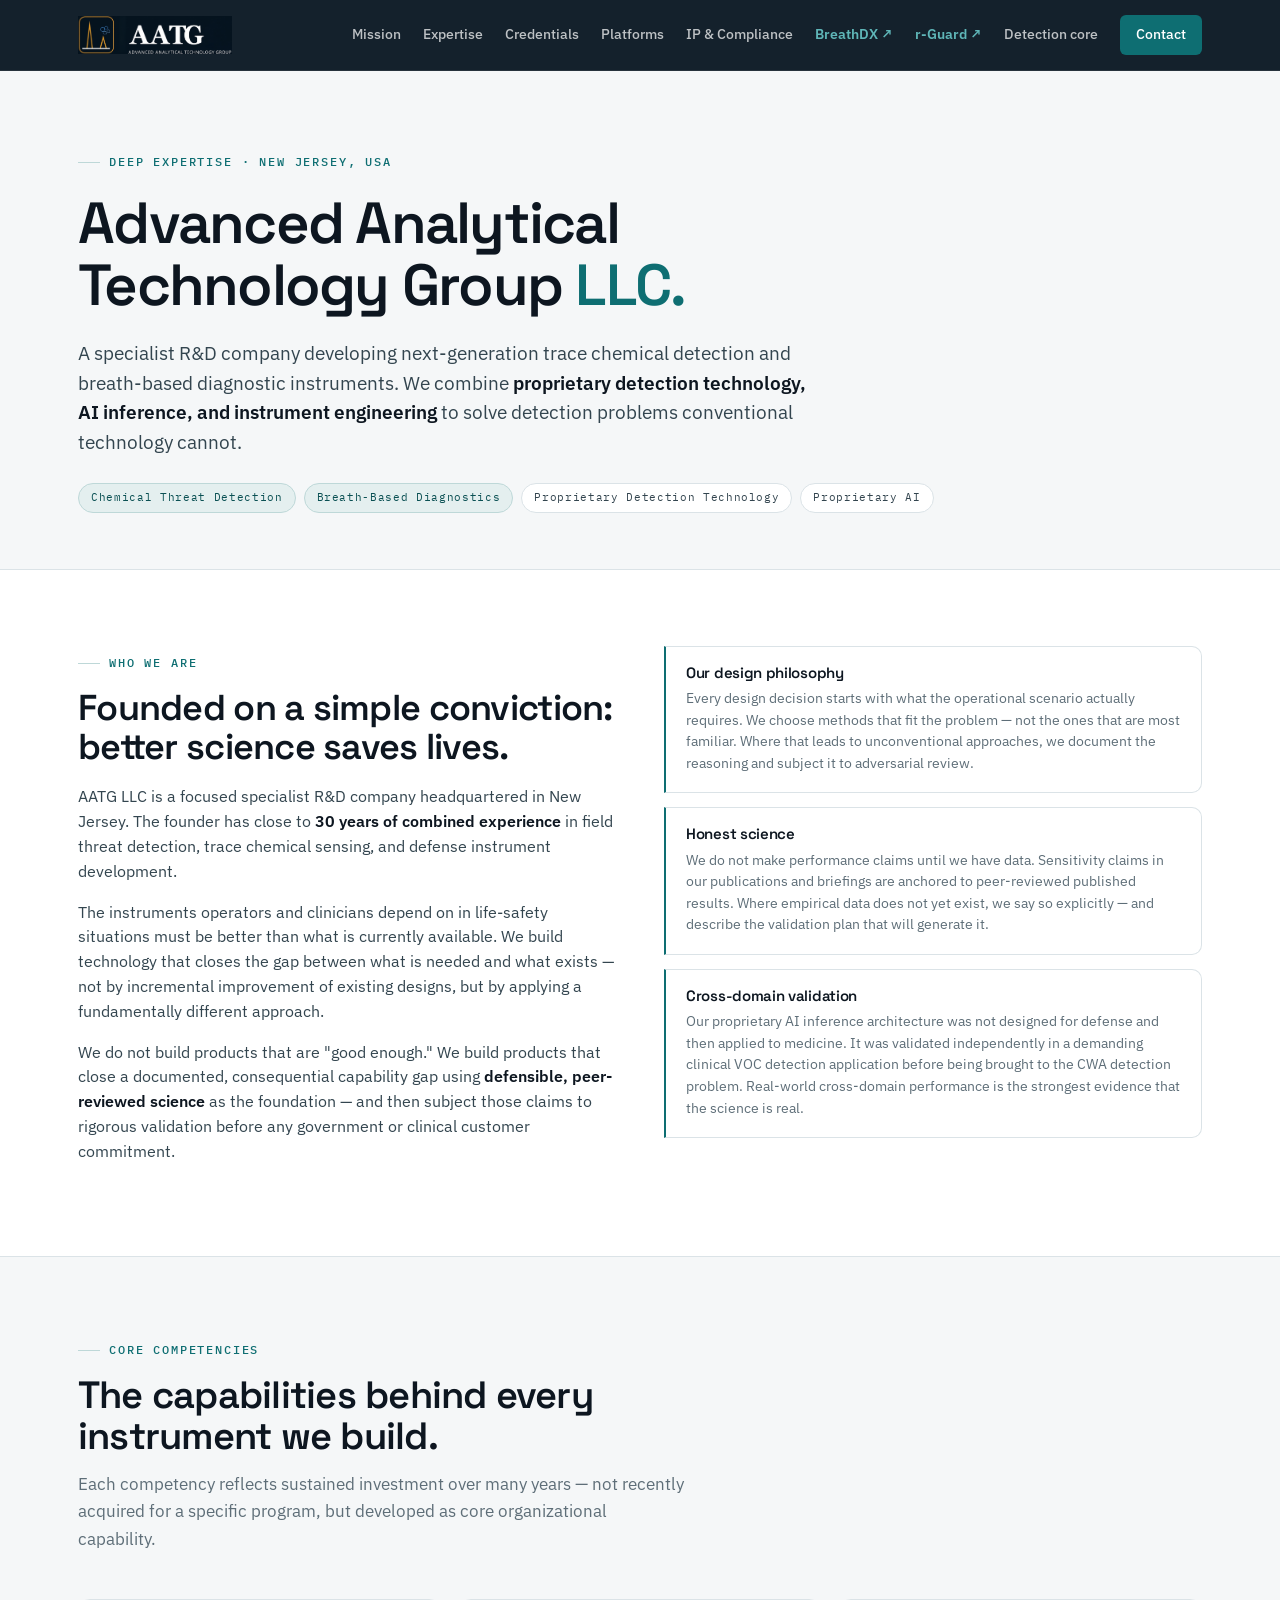
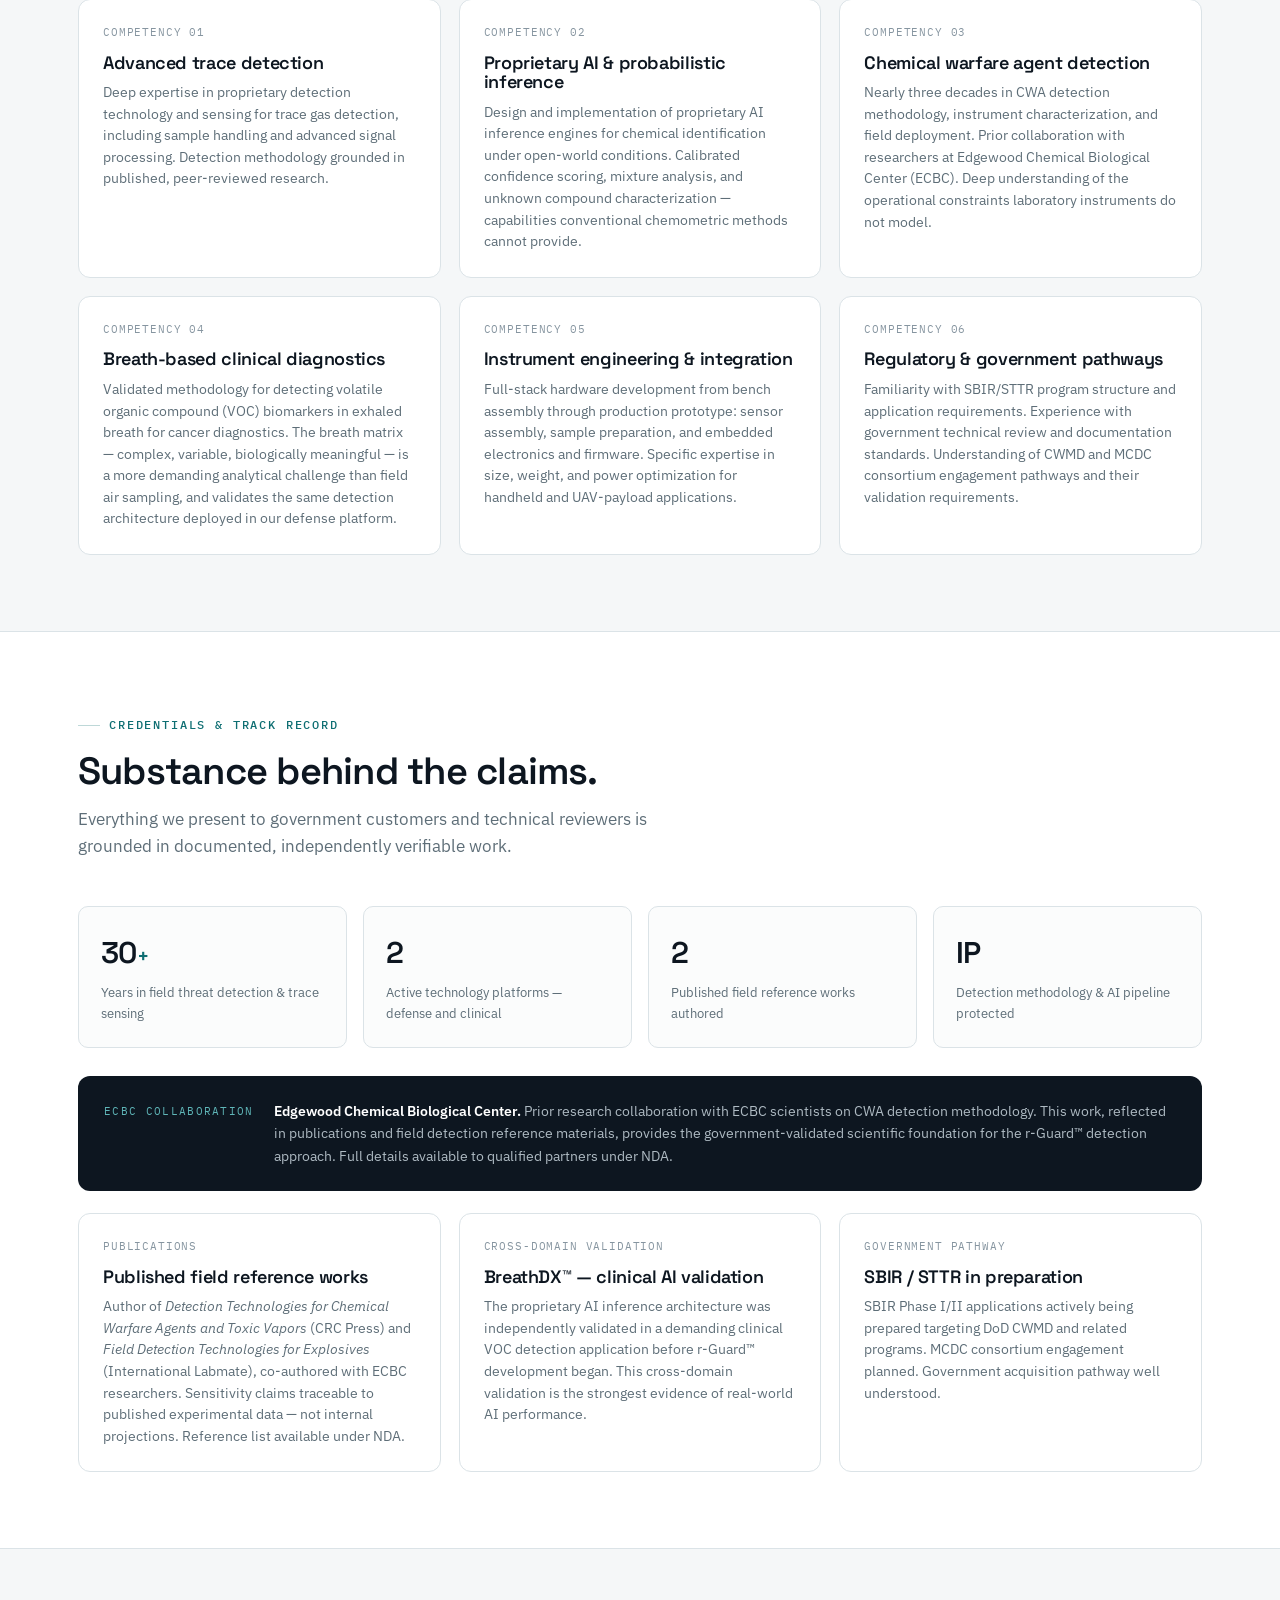
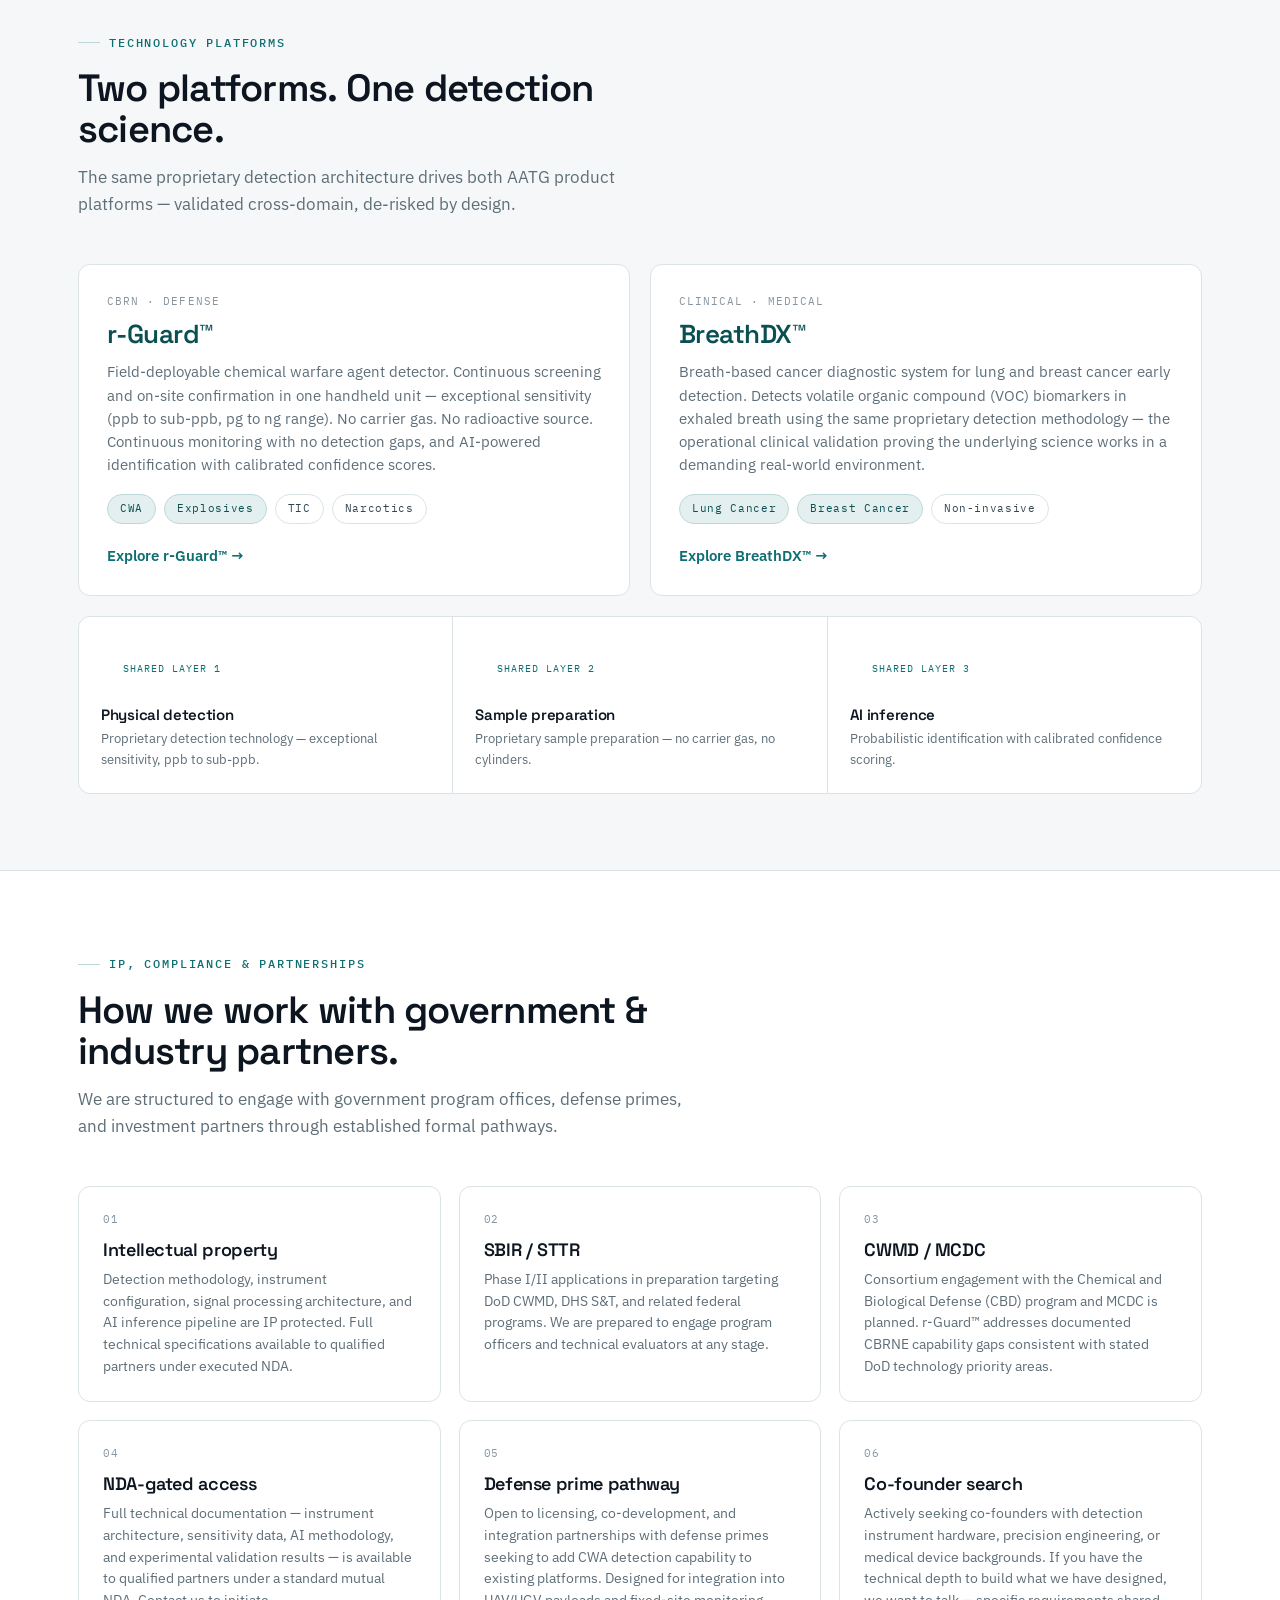
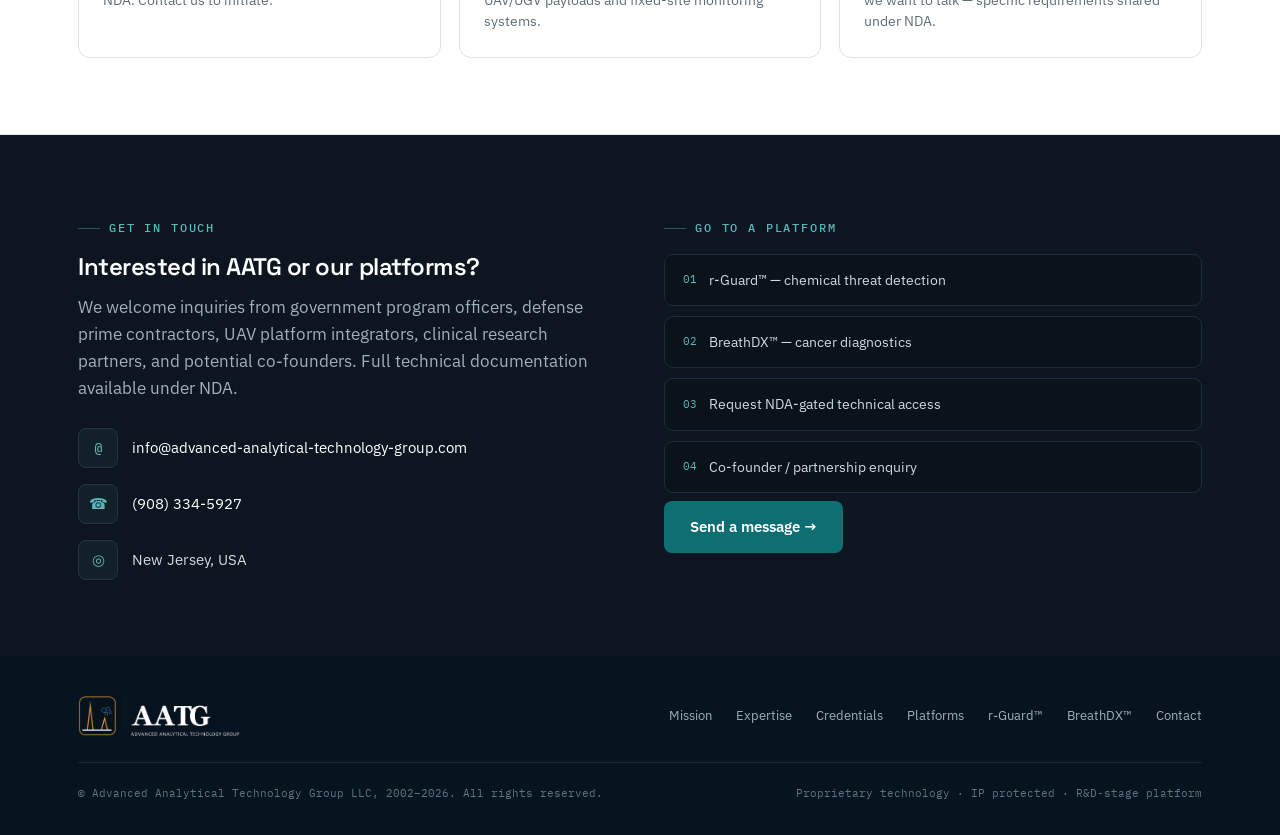
==== commit 1b87ada9: "Add link to Detection core in navigation" ====
--- a/about.html
+++ b/about.html
@@ -55,6 +55,7 @@
       <a href="#compliance">IP &amp; Compliance</a>
       <a class="alt" href="index.html">BreathDX ↗</a>
       <a class="alt" href="r-guard.html">r-Guard ↗</a>
+      <a href="gc-detector.html">Detection core</a>
       <a class="nav-cta" href="#contact">Contact</a>
     </nav>
     <button class="burger" id="burger" aria-label="Menu"><span></span></button>
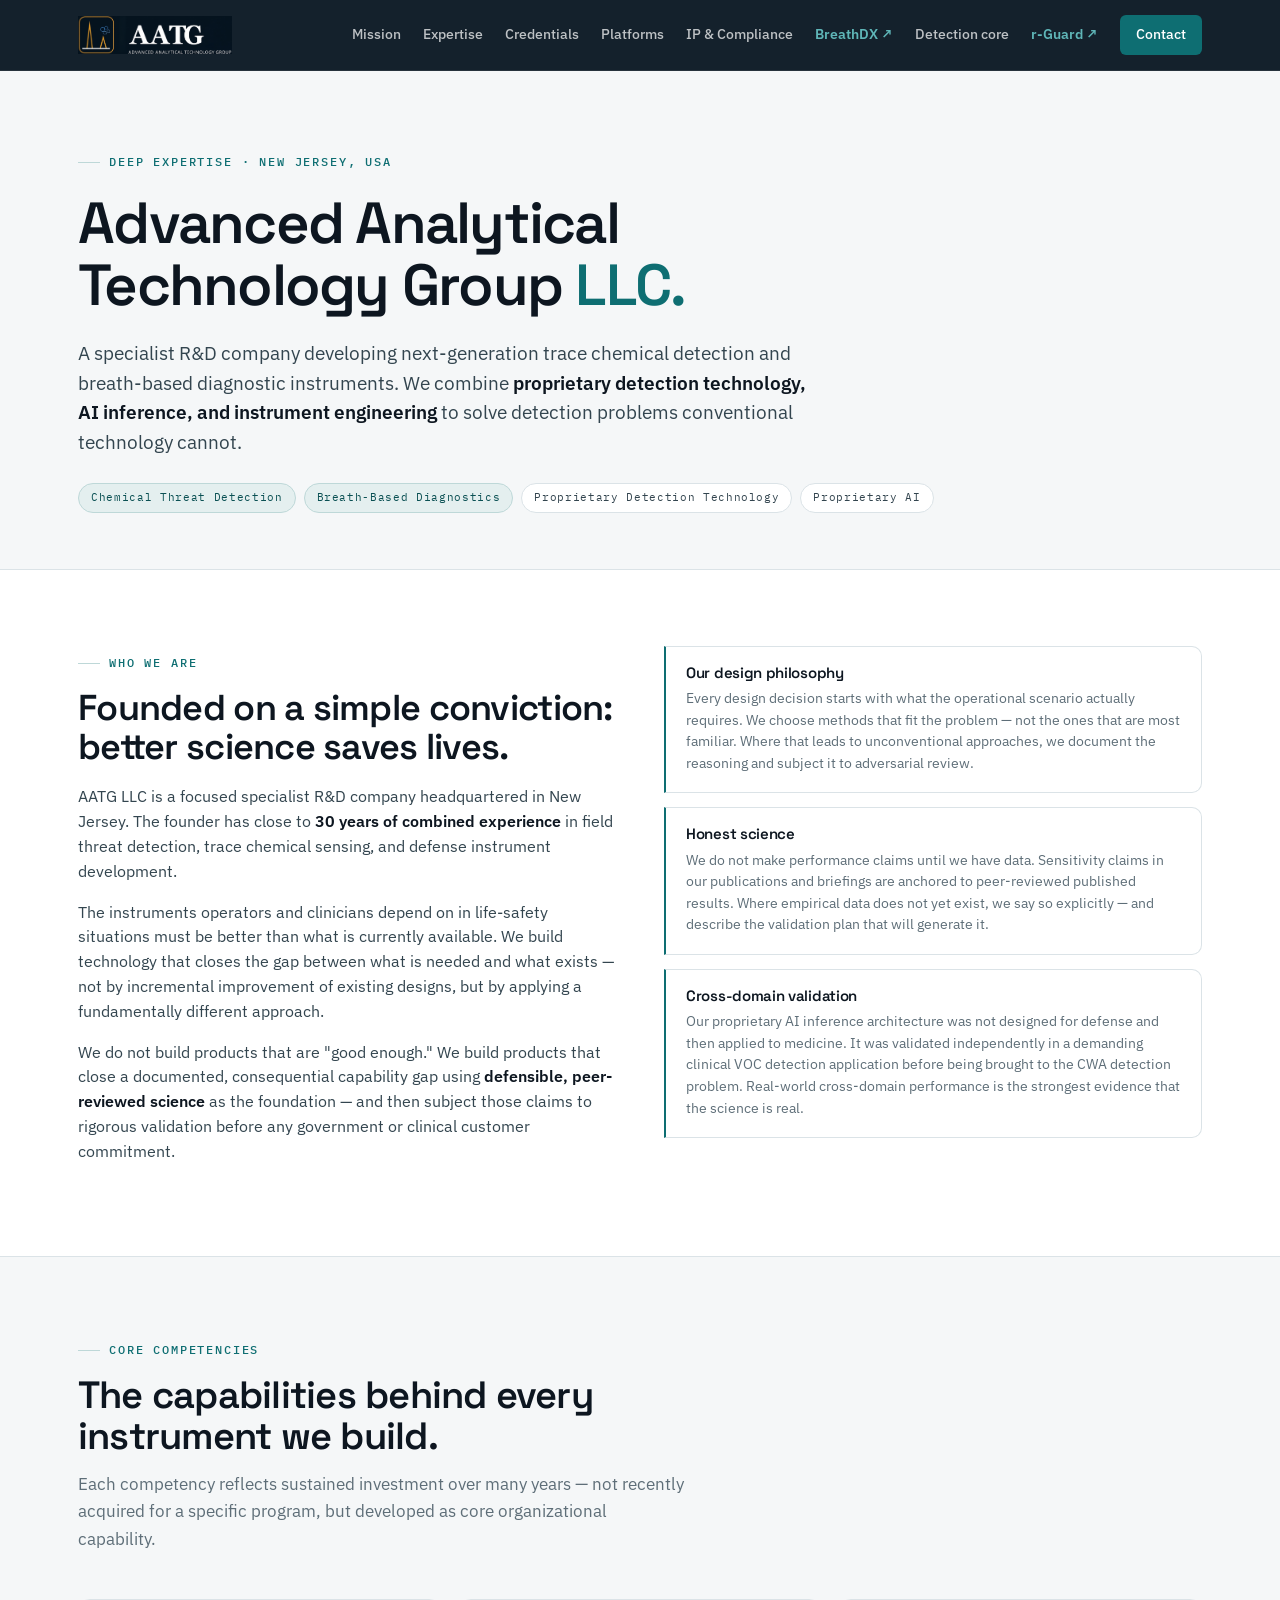
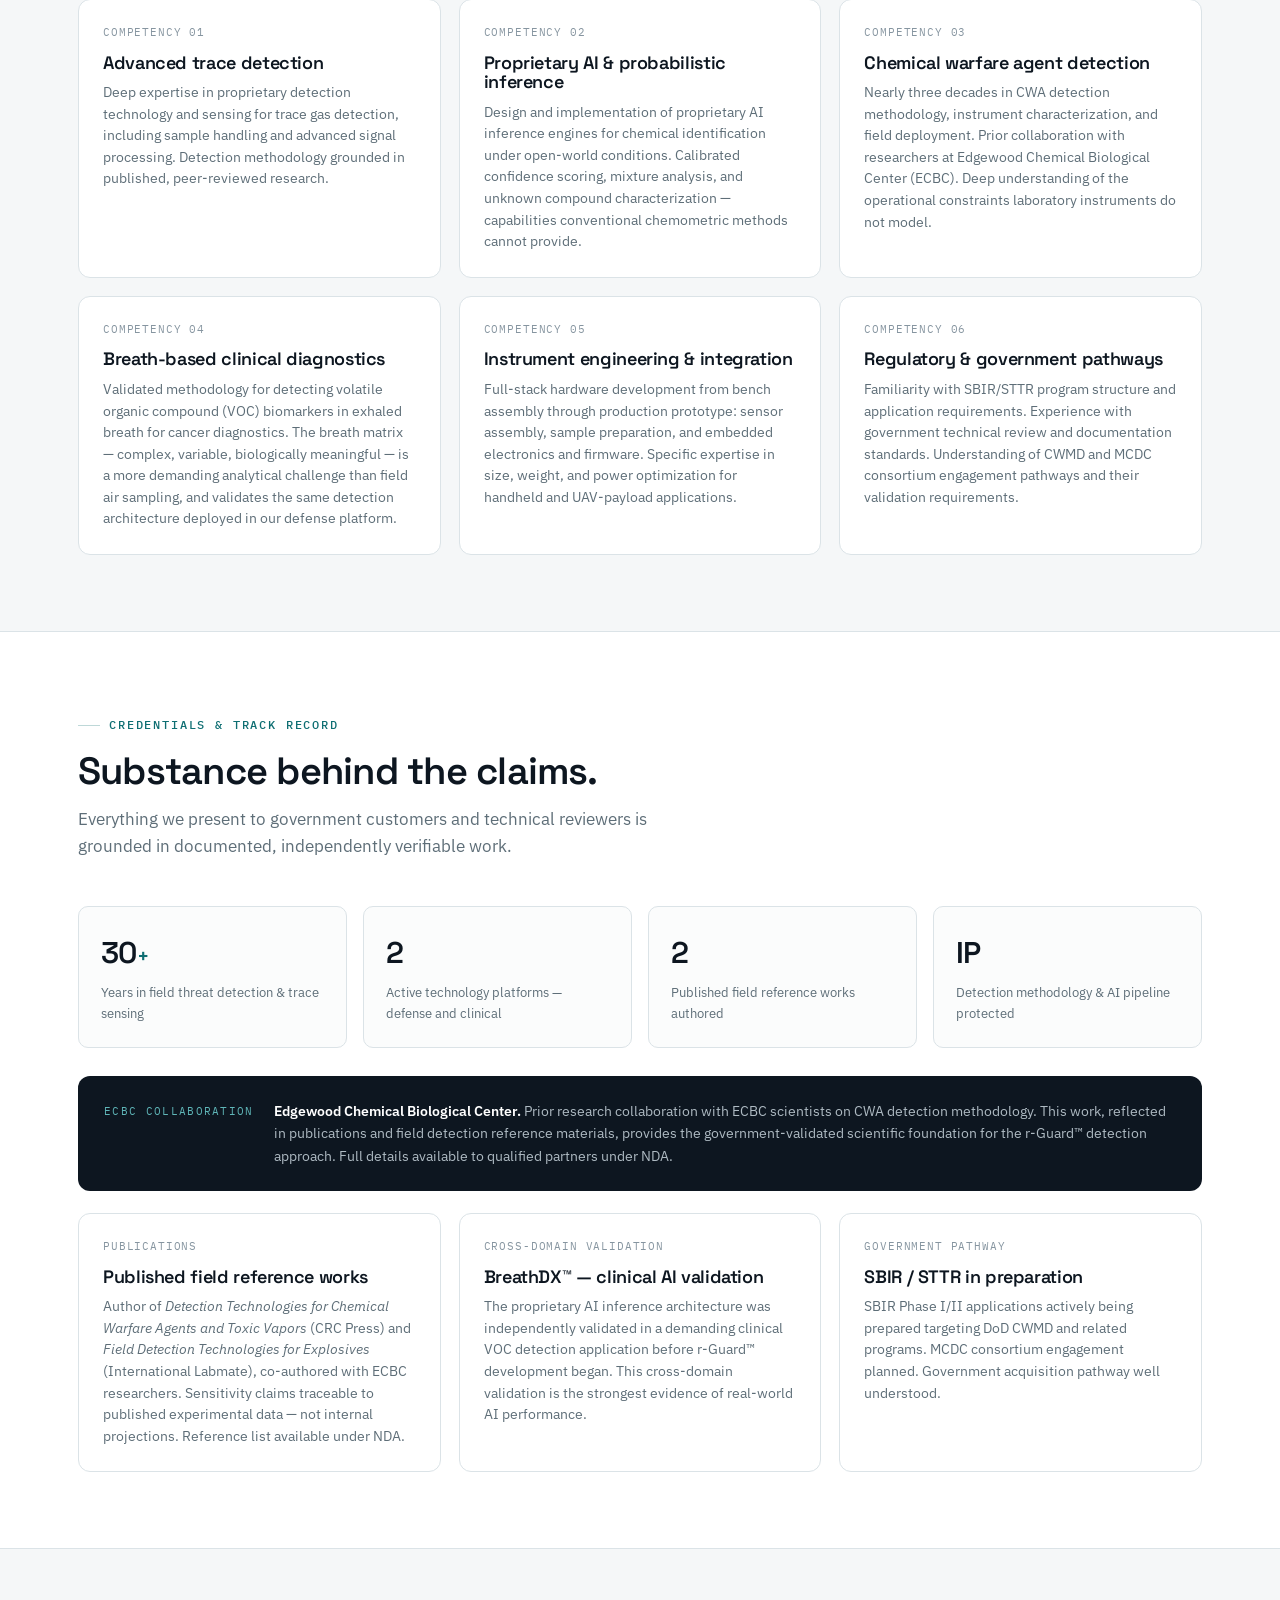
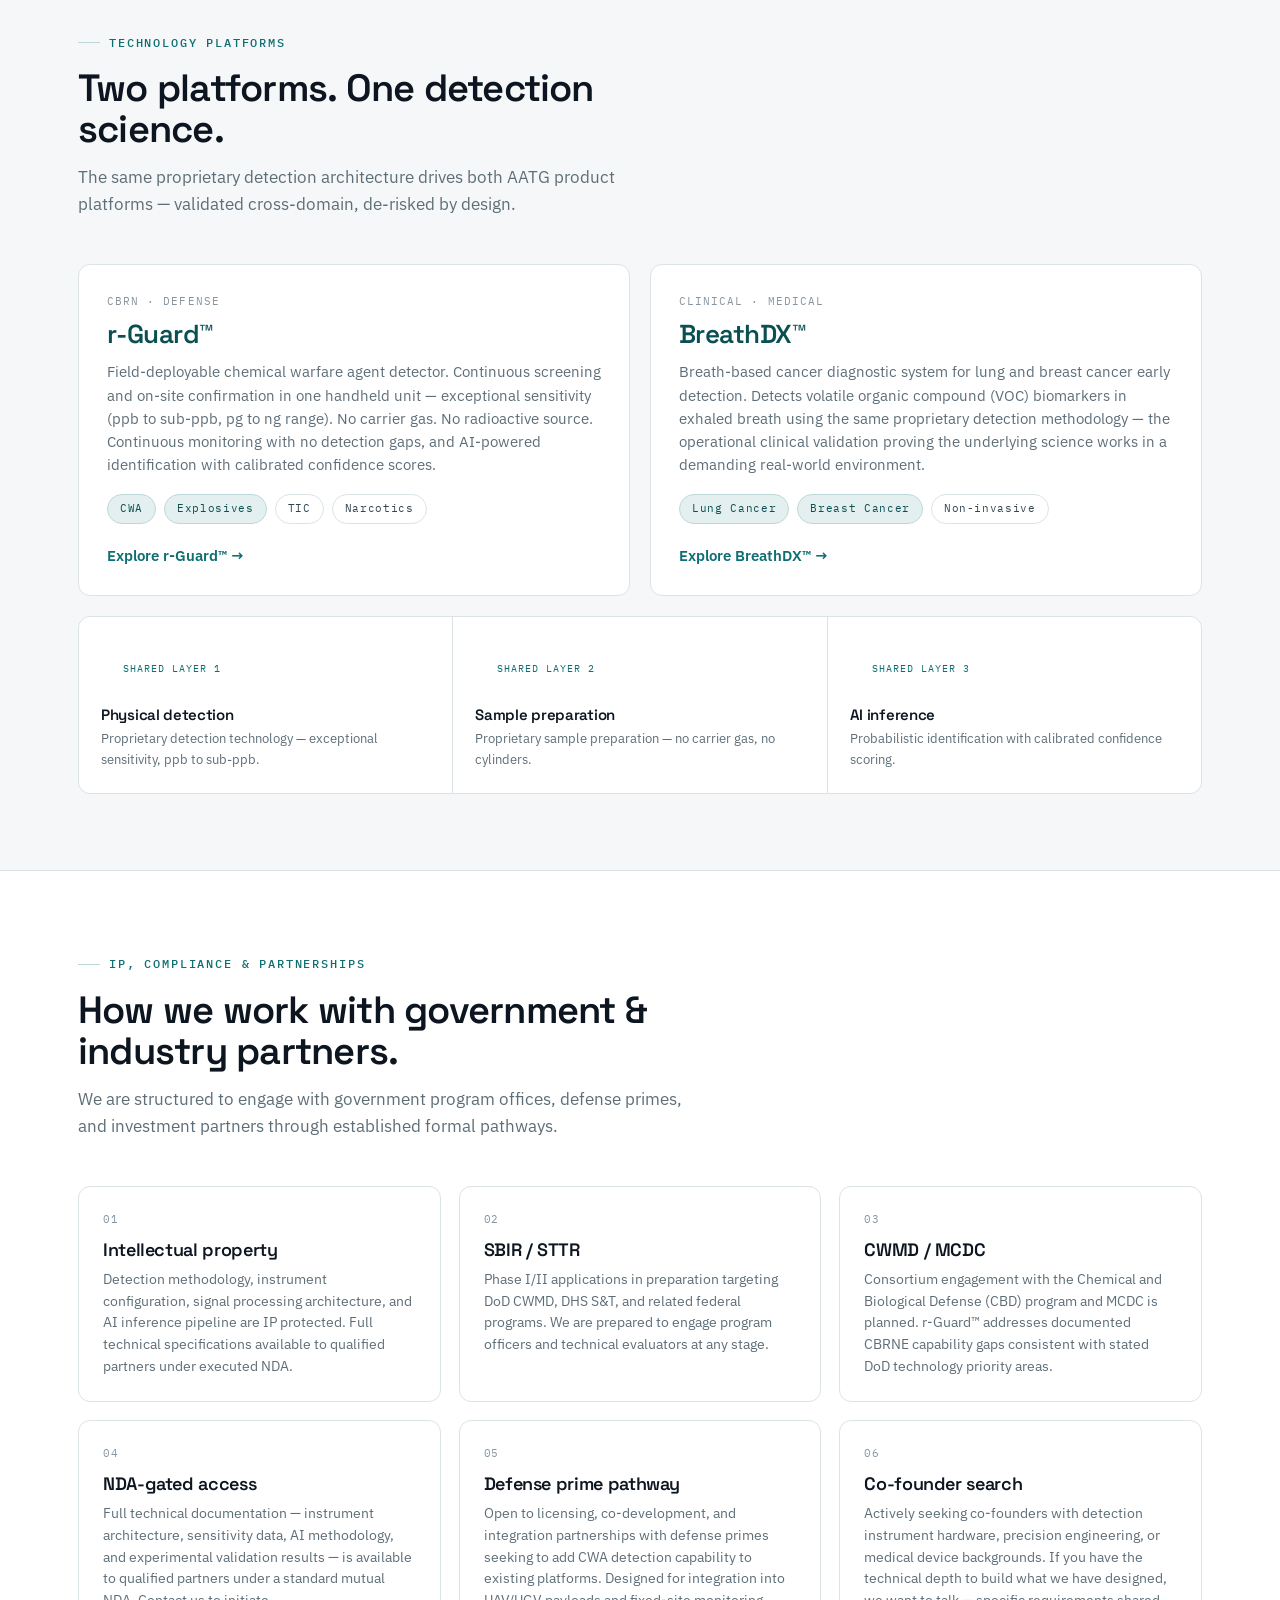
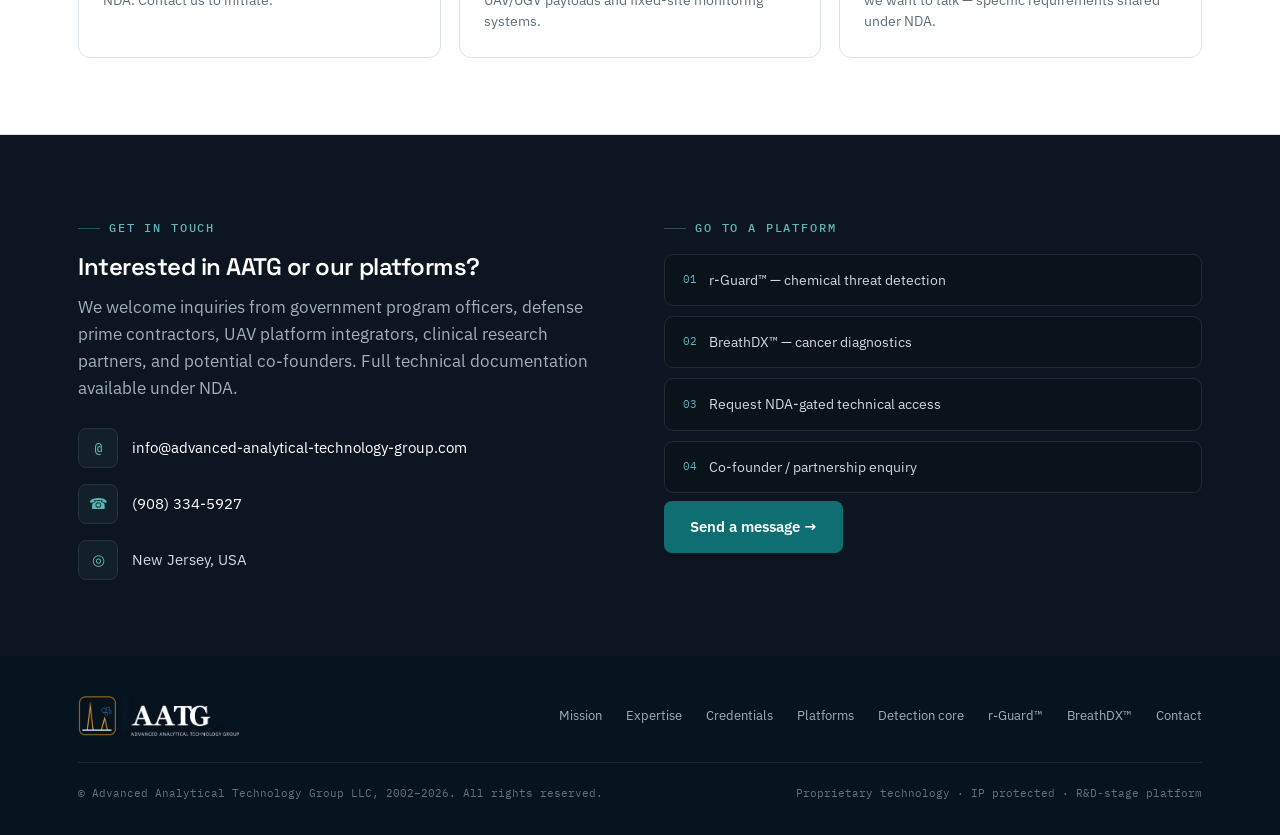
==== commit 786d03b6: "Reinstate r-Guard link in about.html" ====
--- a/about.html
+++ b/about.html
@@ -54,8 +54,8 @@
       <a href="#platforms">Platforms</a>
       <a href="#compliance">IP &amp; Compliance</a>
       <a class="alt" href="index.html">BreathDX ↗</a>
+      <a href="gc-detector.html">Detection core</a>
       <a class="alt" href="r-guard.html">r-Guard ↗</a>
-      <a href="gc-detector.html">Detection core</a>
       <a class="nav-cta" href="#contact">Contact</a>
     </nav>
     <button class="burger" id="burger" aria-label="Menu"><span></span></button>
@@ -264,7 +264,7 @@
     <div class="ft-in">
       <a class="ft-logo" href="index.html"><img src="images/aatg_logo.png" alt="AATG"></a>
       <nav class="ft-links">
-        <a href="#mission">Mission</a><a href="#expertise">Expertise</a><a href="#credentials">Credentials</a><a href="#platforms">Platforms</a><a href="r-guard.html">r-Guard™</a><a href="index.html">BreathDX™</a><a href="#contact">Contact</a>
+        <a href="#mission">Mission</a><a href="#expertise">Expertise</a><a href="#credentials">Credentials</a><a href="#platforms">Platforms</a><a href="gc-detector.html">Detection core</a><a href="r-guard.html">r-Guard™</a><a href="index.html">BreathDX™</a><a href="#contact">Contact</a>
       </nav>
     </div>
     <div class="ft-legal">
